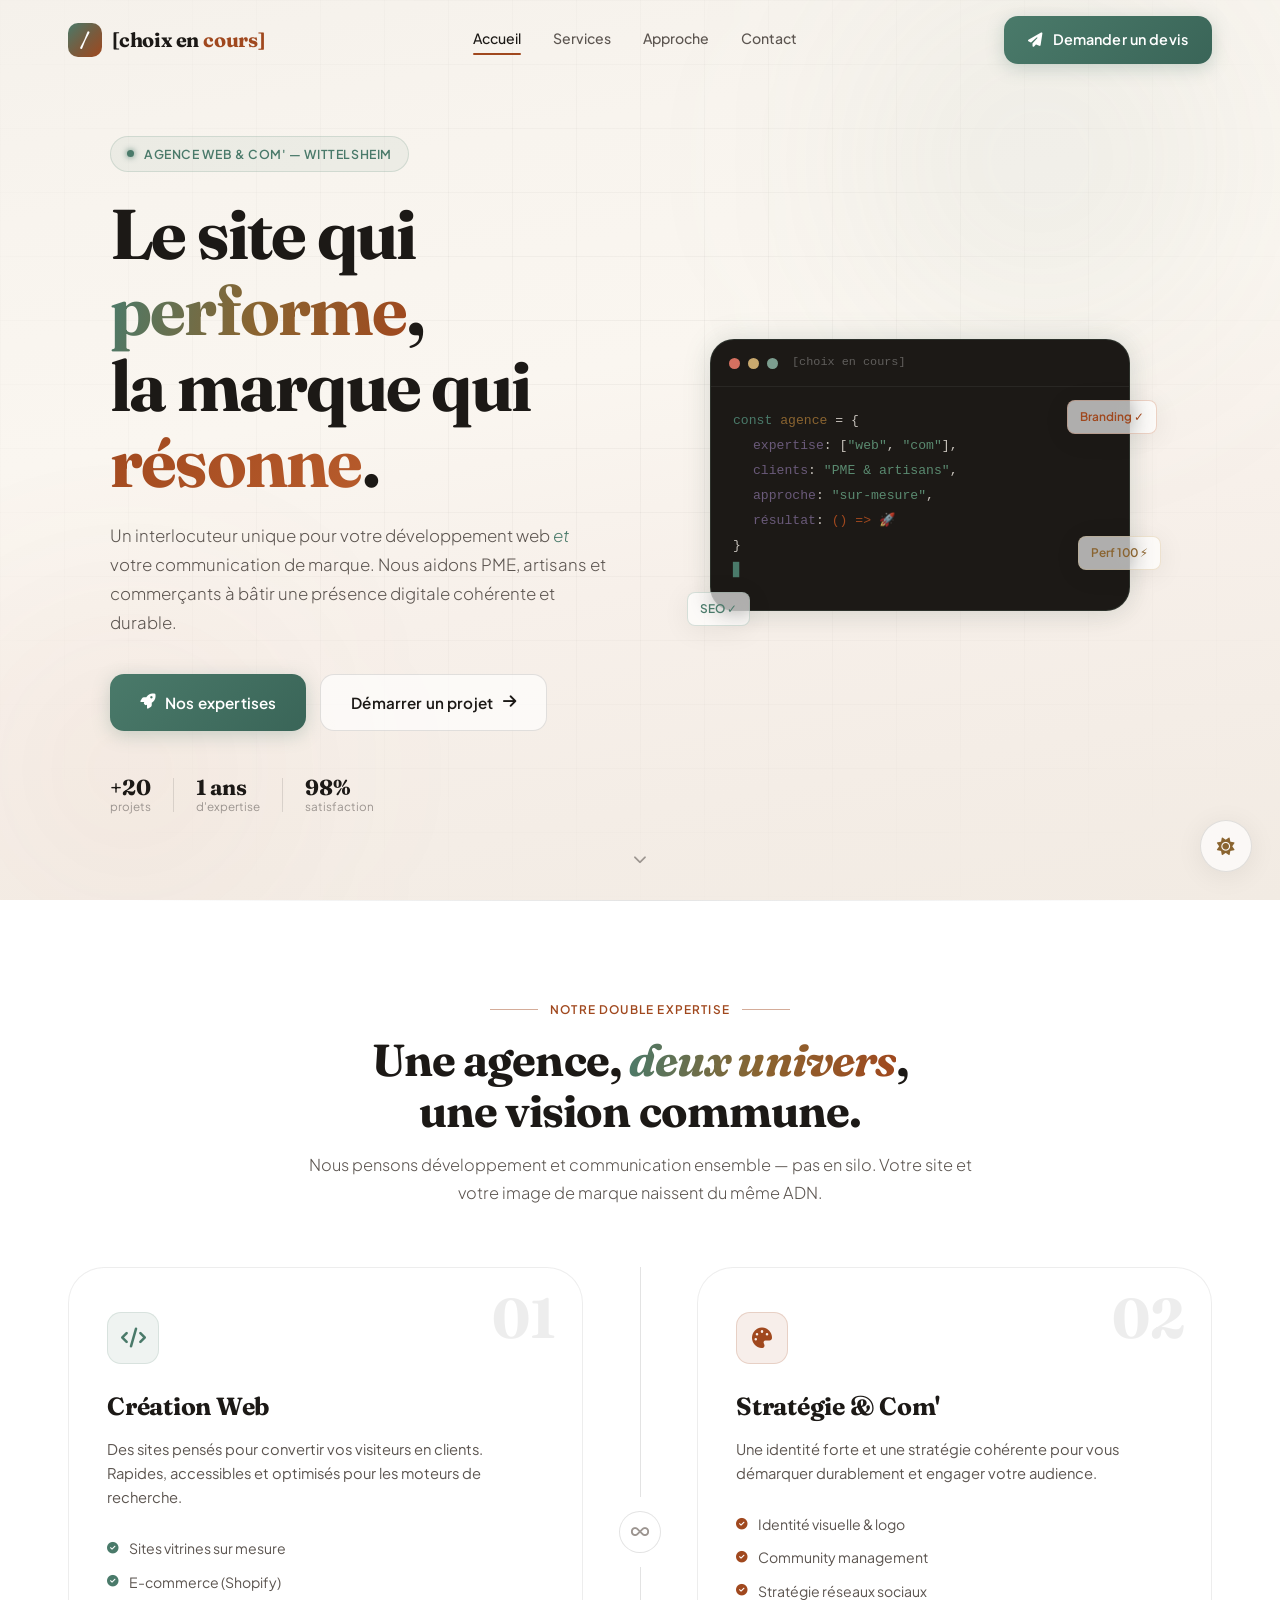
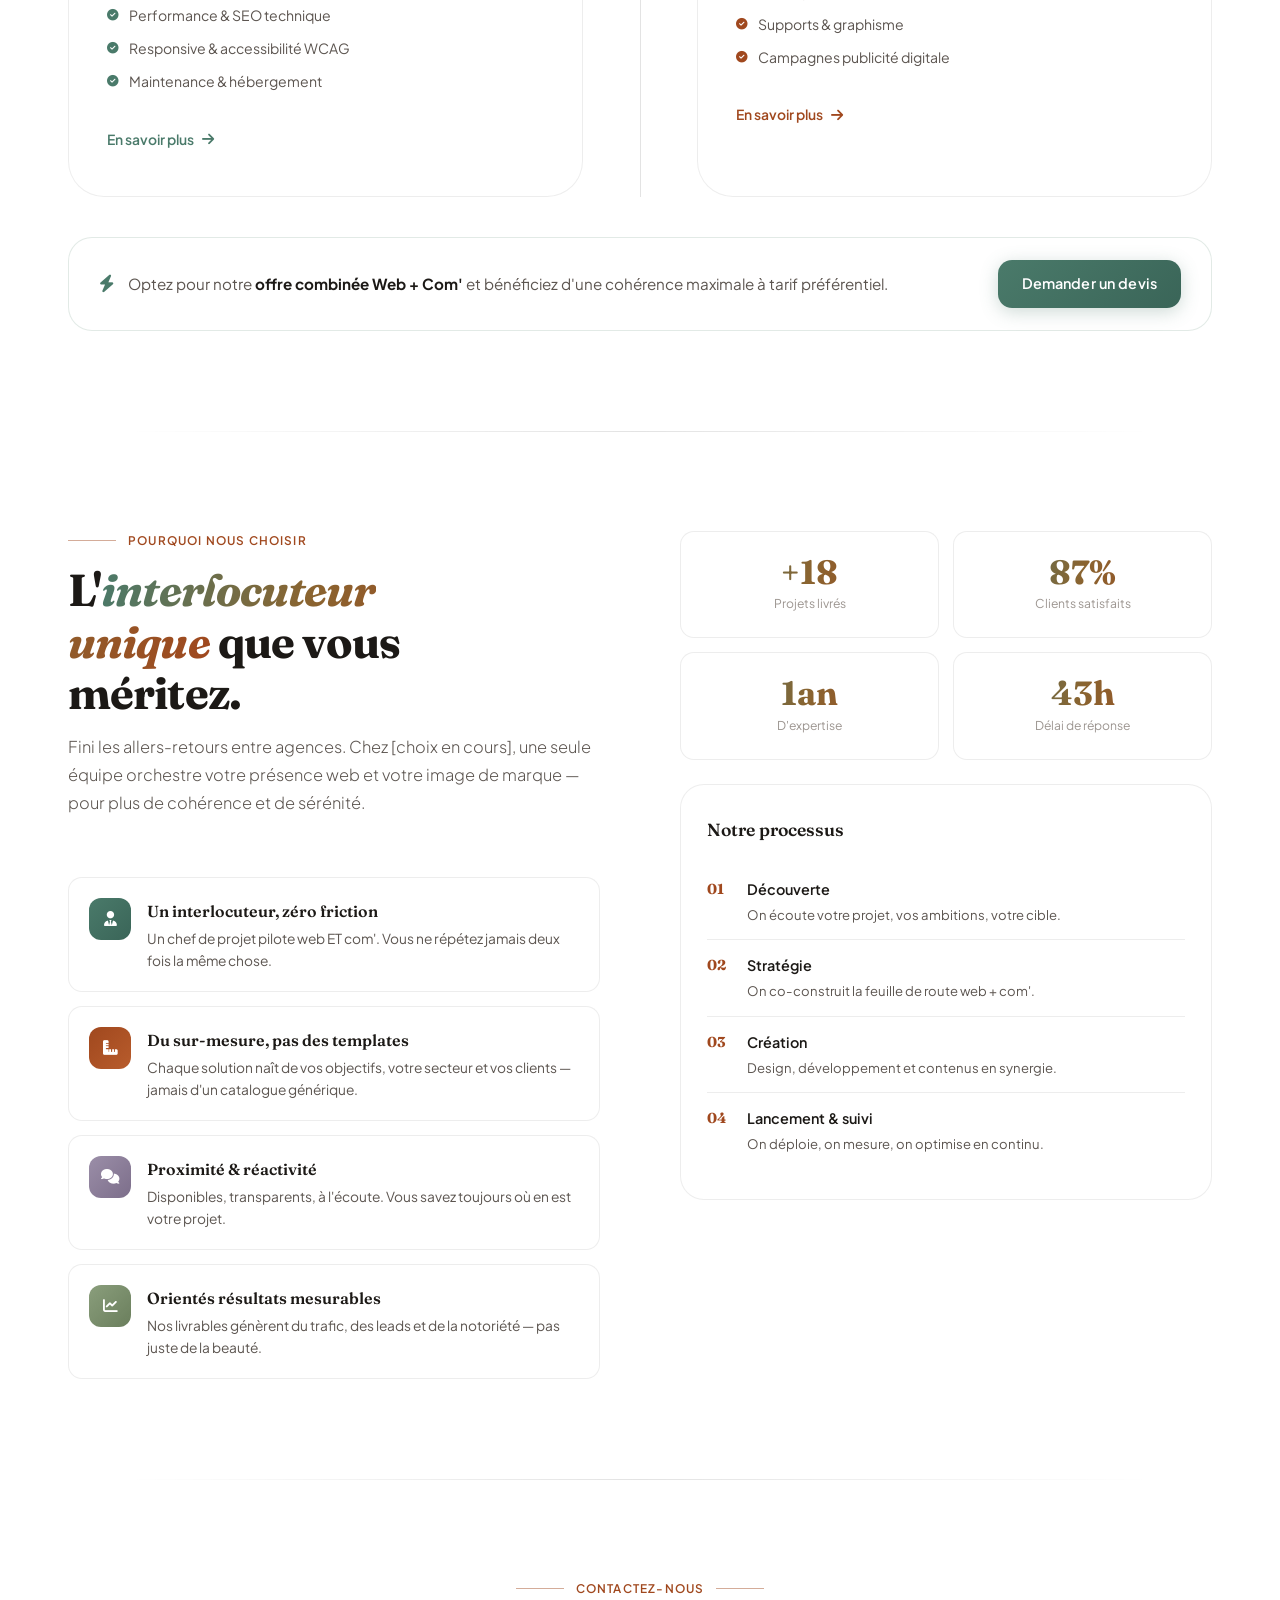
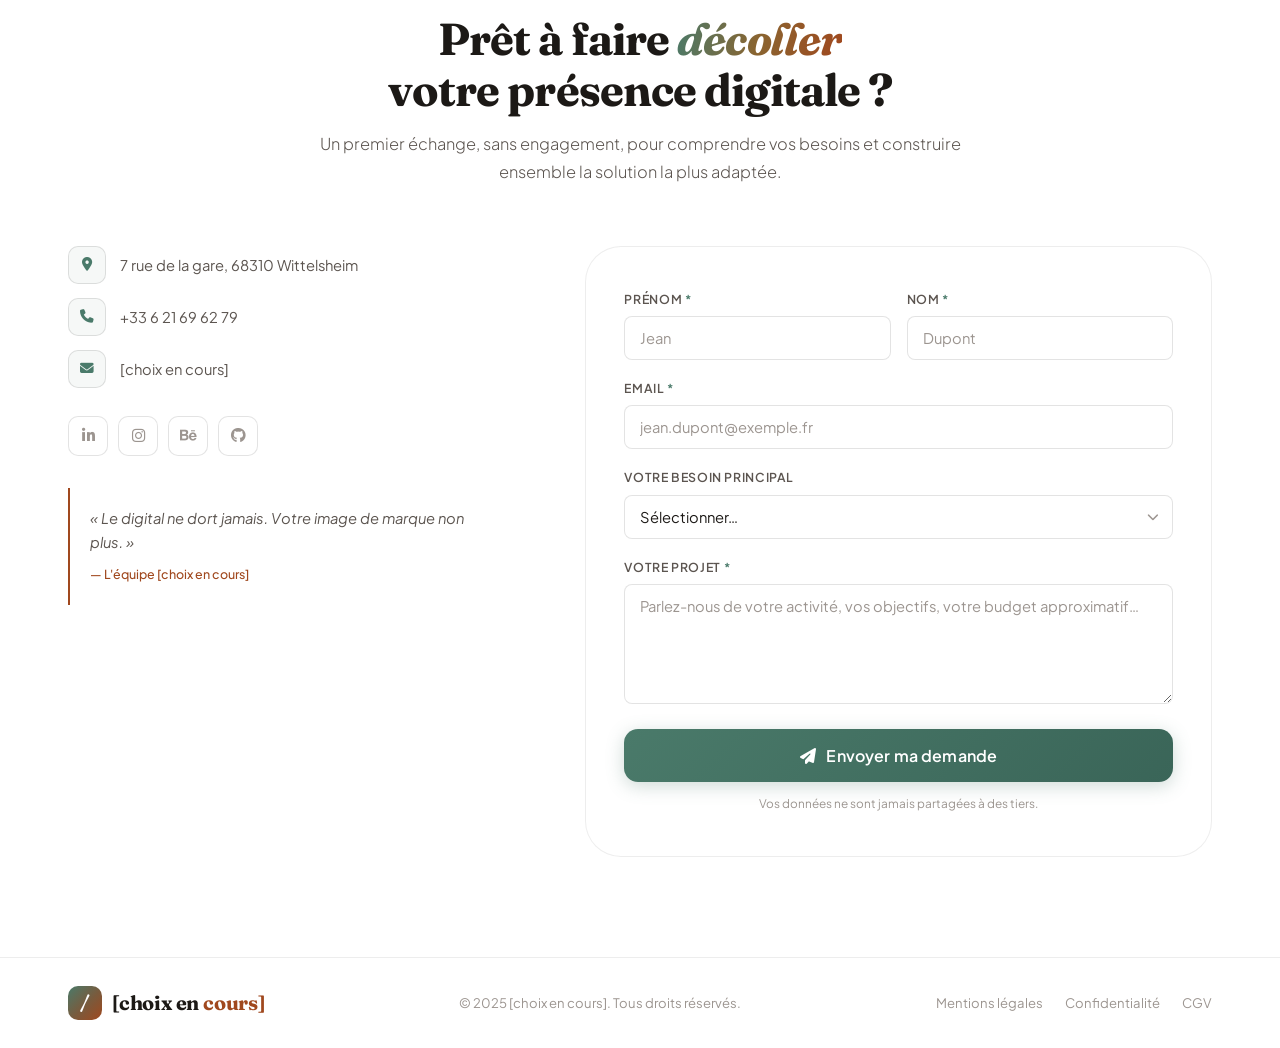
==== index.html @ c0dee99d "[choix en cours] dernier fix" ====
<!DOCTYPE html>
<html lang="fr" data-theme="dark">
<head>
  <meta charset="UTF-8" />
  <meta name="viewport" content="width=device-width, initial-scale=1.0" />
  <title>[choix en cours] — Web & Communication</title>

  <!-- Google Fonts : Plus Jakarta Sans (corps) + Fraunces (display) -->
  <link rel="preconnect" href="https://fonts.googleapis.com" />
  <link rel="preconnect" href="https://fonts.gstatic.com" crossorigin />
  <link href="https://fonts.googleapis.com/css2?family=Fraunces:ital,opsz,wght@0,9..144,300;0,9..144,600;0,9..144,700;1,9..144,400&family=Plus+Jakarta+Sans:wght@300;400;500;600&display=swap" rel="stylesheet" />

  <!-- Font Awesome -->
  <link rel="stylesheet" href="https://cdnjs.cloudflare.com/ajax/libs/font-awesome/6.5.0/css/all.min.css" />

  <!-- Feuille de styles externe -->
  <link rel="stylesheet" href="style.css" />
</head>

<body>

  <!-- ================================================
       TOGGLE DARK / LIGHT — bouton flottant
  ================================================ -->
  <button class="theme-toggle" id="theme-toggle" aria-label="Changer de thème">
    <span class="theme-toggle__icon theme-toggle__icon--moon"><i class="fas fa-moon"></i></span>
    <span class="theme-toggle__icon theme-toggle__icon--sun"><i class="fas fa-sun"></i></span>
    <span class="theme-toggle__track"></span>
  </button>

  <!-- ================================================
       NAVIGATION
  ================================================ -->
  <header id="site-header">
    <div class="container header__inner">

      <!-- Logo -->
      <a href="#accueil" class="logo">
        <div class="logo__mark">
          <span class="logo__slash">/</span>
        </div>
        <span class="logo__name">[choix en <em>cours]</em></span>
      </a>

      <!-- Navigation principale -->
      <nav id="main-nav" aria-label="Navigation principale">
        <a href="#accueil"  class="nav__link" data-close>Accueil</a>
        <a href="#services" class="nav__link" data-close>Services</a>
        <a href="#approche" class="nav__link" data-close>Approche</a>
        <a href="#contact"  class="nav__link" data-close>Contact</a>
      </nav>

      <!-- Actions header -->
      <div class="header__actions">
        <a href="#contact" class="btn btn--primary">
          <i class="fas fa-paper-plane"></i>
          <span>Demander un devis</span>
        </a>
        <button class="nav-toggle" id="nav-toggle" aria-label="Ouvrir le menu" aria-expanded="false">
          <span class="nav-toggle__bar"></span>
          <span class="nav-toggle__bar"></span>
          <span class="nav-toggle__bar"></span>
        </button>
      </div>

    </div>
  </header>

  <main>

    <!-- ================================================
         HERO — Section Accueil
    ================================================ -->
    <section id="accueil" class="hero">

      <!-- Fond décoratif -->
      <div class="hero__bg" aria-hidden="true">
        <div class="hero__orb hero__orb--1"></div>
        <div class="hero__orb hero__orb--2"></div>
        <div class="hero__grid"></div>
      </div>

      <div class="container hero__inner">

        <!-- Colonne texte -->
        <div class="hero__content">

          <div class="hero__badge">
            <span class="hero__badge-dot"></span>
            Agence Web &amp; Com' — Wittelsheim
          </div>

          <h1 class="hero__title">
            Le site qui<br />
            <em class="hero__title-em">performe</em>,<br />
            la marque qui<br />
            <em class="hero__title-em hero__title-em--alt">résonne</em>.
          </h1>

          <p class="hero__subtitle">
            Un interlocuteur unique pour votre développement web <em>et</em> votre communication de marque.
            Nous aidons PME, artisans et commerçants à bâtir une présence digitale cohérente et durable.
          </p>

          <div class="hero__cta">
            <a href="#services" class="btn btn--primary btn--lg">
              <i class="fas fa-rocket"></i> Nos expertises
            </a>
            <a href="#contact" class="btn btn--ghost btn--lg">
              Démarrer un projet <i class="fas fa-arrow-right"></i>
            </a>
          </div>

          <!-- Indicateurs de confiance -->
          <div class="hero__trust">
            <div class="trust-item">
              <strong>+20</strong><span>projets</span>
            </div>
            <div class="trust-sep" aria-hidden="true"></div>
            <div class="trust-item">
              <strong>1 ans</strong><span>d'expertise</span>
            </div>
            <div class="trust-sep" aria-hidden="true"></div>
            <div class="trust-item">
              <strong>98%</strong><span>satisfaction</span>
            </div>
          </div>
        </div>

        <!-- Colonne visuelle : carte flottante -->
        <div class="hero__visual" aria-hidden="true">
          <div class="hero-card">
            <div class="hero-card__header">
              <span class="hero-card__dot hero-card__dot--red"></span>
              <span class="hero-card__dot hero-card__dot--amber"></span>
              <span class="hero-card__dot hero-card__dot--green"></span>
              <span class="hero-card__label">[choix en cours]</span>
            </div>
            <div class="hero-card__body">
              <div class="code-line"><span class="code-kw">const</span> <span class="code-var">agence</span> = {</div>
              <div class="code-line code-indent"><span class="code-key">expertise</span>: [<span class="code-str">"web"</span>, <span class="code-str">"com"</span>],</div>
              <div class="code-line code-indent"><span class="code-key">clients</span>: <span class="code-str">"PME &amp; artisans"</span>,</div>
              <div class="code-line code-indent"><span class="code-key">approche</span>: <span class="code-str">"sur-mesure"</span>,</div>
              <div class="code-line code-indent"><span class="code-key">résultat</span>: <span class="code-fn">() =&gt;</span> 🚀</div>
              <div class="code-line">}</div>
              <div class="code-line code-cursor"></div>
            </div>
            <!-- Mini tags flottants -->
            <div class="hero-card__tag hero-card__tag--1">SEO ✓</div>
            <div class="hero-card__tag hero-card__tag--2">Branding ✓</div>
            <div class="hero-card__tag hero-card__tag--3">Perf 100 ⚡</div>
          </div>
        </div>

      </div>

      <!-- Scroll hint -->
      <a href="#services" class="scroll-hint" aria-label="Défiler vers les services">
        <i class="fas fa-chevron-down"></i>
      </a>
    </section>

    <!-- ================================================
         SERVICES — La double expertise
    ================================================ -->
    <section id="services" class="services">
      <div class="container">

        <header class="section-header reveal">
          <p class="section-eyebrow">
            <span class="eyebrow-line"></span>
            Notre double expertise
            <span class="eyebrow-line"></span>
          </p>
          <h2 class="section-title">
            Une agence, <em>deux univers</em>,<br />une vision commune.
          </h2>
          <p class="section-desc">
            Nous pensons développement et communication ensemble — pas en silo. Votre site et votre image de marque naissent du même ADN.
          </p>
        </header>

        <!-- Grille services -->
        <div class="services__grid">

          <!-- Bloc Web -->
          <article class="service-card service-card--web reveal reveal-delay-1">
            <div class="service-card__accent" aria-hidden="true"></div>
            <div class="service-card__icon">
              <i class="fas fa-code"></i>
            </div>
            <div class="service-card__number" aria-hidden="true">01</div>
            <h3 class="service-card__title">Création Web</h3>
            <p class="service-card__desc">
              Des sites pensés pour convertir vos visiteurs en clients. Rapides, accessibles et optimisés pour les moteurs de recherche.
            </p>
            <ul class="service-card__list">
              <li><i class="fas fa-check-circle"></i> Sites vitrines sur mesure</li>
              <li><i class="fas fa-check-circle"></i> E-commerce (Shopify)</li>
              <li><i class="fas fa-check-circle"></i> Performance &amp; SEO technique</li>
              <li><i class="fas fa-check-circle"></i> Responsive &amp; accessibilité WCAG</li>
              <li><i class="fas fa-check-circle"></i> Maintenance &amp; hébergement</li>
            </ul>
            <a href="#contact" class="service-card__cta">
              En savoir plus <i class="fas fa-arrow-right"></i>
            </a>
          </article>

          <!-- Diviseur central -->
          <div class="services__divider reveal" aria-hidden="true">
            <div class="services__divider-line"></div>
            <div class="services__divider-icon">
              <i class="fas fa-infinity"></i>
            </div>
            <div class="services__divider-line"></div>
          </div>

          <!-- Bloc Communication -->
          <article class="service-card service-card--com reveal reveal-delay-2">
            <div class="service-card__accent" aria-hidden="true"></div>
            <div class="service-card__icon">
              <i class="fas fa-palette"></i>
            </div>
            <div class="service-card__number" aria-hidden="true">02</div>
            <h3 class="service-card__title">Stratégie &amp; Com'</h3>
            <p class="service-card__desc">
              Une identité forte et une stratégie cohérente pour vous démarquer durablement et engager votre audience.
            </p>
            <ul class="service-card__list">
              <li><i class="fas fa-check-circle"></i> Identité visuelle &amp; logo</li>
              <li><i class="fas fa-check-circle"></i> Community management</li>
              <li><i class="fas fa-check-circle"></i> Stratégie réseaux sociaux</li>
              <li><i class="fas fa-check-circle"></i> Supports &amp; graphisme</li>
              <li><i class="fas fa-check-circle"></i> Campagnes publicité digitale</li>
            </ul>
            <a href="#contact" class="service-card__cta">
              En savoir plus <i class="fas fa-arrow-right"></i>
            </a>
          </article>

        </div>

        <!-- Bandeau offre combinée -->
        <div class="services__combo reveal">
          <div class="services__combo-text">
            <i class="fas fa-bolt"></i>
            <span>Optez pour notre <strong>offre combinée Web + Com'</strong> et bénéficiez d'une cohérence maximale à tarif préférentiel.</span>
          </div>
          <a href="#contact" class="btn btn--primary">Demander un devis</a>
        </div>

      </div>
    </section>

    <!-- ================================================
         APPROCHE — Pourquoi nous ?
    ================================================ -->
    <section id="approche" class="approche">
      <div class="container">

        <div class="approche__inner">

          <!-- Colonne gauche : titre + avantages -->
          <div class="approche__left">
            <header class="section-header section-header--left reveal">
              <p class="section-eyebrow section-eyebrow--left">
                <span class="eyebrow-line"></span>
                Pourquoi nous choisir
              </p>
              <h2 class="section-title">
                L'<em>interlocuteur<br />unique</em> que vous<br />méritez.
              </h2>
              <p class="section-desc">
                Fini les allers-retours entre agences. Chez [choix en cours], une seule équipe orchestre votre présence web et votre image de marque — pour plus de cohérence et de sérénité.
              </p>
            </header>

            <!-- Avantages -->
            <div class="avantages">

              <div class="avantage reveal reveal-delay-1">
                <div class="avantage__icon avantage__icon--1">
                  <i class="fas fa-user-tie"></i>
                </div>
                <div class="avantage__body">
                  <h4>Un interlocuteur, zéro friction</h4>
                  <p>Un chef de projet pilote web ET com'. Vous ne répétez jamais deux fois la même chose.</p>
                </div>
              </div>

              <div class="avantage reveal reveal-delay-2">
                <div class="avantage__icon avantage__icon--2">
                  <i class="fas fa-ruler-combined"></i>
                </div>
                <div class="avantage__body">
                  <h4>Du sur-mesure, pas des templates</h4>
                  <p>Chaque solution naît de vos objectifs, votre secteur et vos clients — jamais d'un catalogue générique.</p>
                </div>
              </div>

              <div class="avantage reveal reveal-delay-3">
                <div class="avantage__icon avantage__icon--3">
                  <i class="fas fa-comments"></i>
                </div>
                <div class="avantage__body">
                  <h4>Proximité &amp; réactivité</h4>
                  <p>Disponibles, transparents, à l'écoute. Vous savez toujours où en est votre projet.</p>
                </div>
              </div>

              <div class="avantage reveal reveal-delay-4">
                <div class="avantage__icon avantage__icon--4">
                  <i class="fas fa-chart-line"></i>
                </div>
                <div class="avantage__body">
                  <h4>Orientés résultats mesurables</h4>
                  <p>Nos livrables génèrent du trafic, des leads et de la notoriété — pas juste de la beauté.</p>
                </div>
              </div>

            </div>
          </div>

          <!-- Colonne droite : stats + processus -->
          <div class="approche__right reveal reveal-delay-1">

            <!-- Stats -->
            <div class="stats-grid">
              <div class="stat">
                <span class="stat__value">+20</span>
                <span class="stat__label">Projets livrés</span>
              </div>
              <div class="stat">
                <span class="stat__value">98%</span>
                <span class="stat__label">Clients satisfaits</span>
              </div>
              <div class="stat">
                <span class="stat__value">1 an</span>
                <span class="stat__label">D'expertise</span>
              </div>
              <div class="stat">
                <span class="stat__value">48h</span>
                <span class="stat__label">Délai de réponse</span>
              </div>
            </div>

            <!-- Processus -->
            <div class="process">
              <h3 class="process__title">Notre processus</h3>
              <ol class="process__steps">
                <li class="process__step">
                  <span class="process__num">01</span>
                  <div>
                    <strong>Découverte</strong>
                    <p>On écoute votre projet, vos ambitions, votre cible.</p>
                  </div>
                </li>
                <li class="process__step">
                  <span class="process__num">02</span>
                  <div>
                    <strong>Stratégie</strong>
                    <p>On co-construit la feuille de route web + com'.</p>
                  </div>
                </li>
                <li class="process__step">
                  <span class="process__num">03</span>
                  <div>
                    <strong>Création</strong>
                    <p>Design, développement et contenus en synergie.</p>
                  </div>
                </li>
                <li class="process__step">
                  <span class="process__num">04</span>
                  <div>
                    <strong>Lancement &amp; suivi</strong>
                    <p>On déploie, on mesure, on optimise en continu.</p>
                  </div>
                </li>
              </ol>
            </div>

          </div>
        </div>
      </div>
    </section>

    <!-- ================================================
         CONTACT
    ================================================ -->
    <section id="contact" class="contact">
      <div class="container">

        <header class="section-header reveal">
          <p class="section-eyebrow">
            <span class="eyebrow-line"></span>
            Contactez-nous
            <span class="eyebrow-line"></span>
          </p>
          <h2 class="section-title">
            Prêt à faire <em>décoller</em><br />votre présence digitale ?
          </h2>
          <p class="section-desc">
            Un premier échange, sans engagement, pour comprendre vos besoins et construire ensemble la solution la plus adaptée.
          </p>
        </header>

        <div class="contact__wrapper">

          <!-- Infos de contact -->
          <aside class="contact__info reveal">

            <ul class="contact__details">
              <li>
                <span class="contact__icon"><i class="fas fa-map-marker-alt"></i></span>
                <span>7 rue de la gare, 68310 Wittelsheim</span>
              </li>
              <li>
                <span class="contact__icon"><i class="fas fa-phone"></i></span>
                <a href="tel:+33621696279">+33 6 21 69 62 79</a>
              </li>
              <li>
                <span class="contact__icon"><i class="fas fa-envelope"></i></span>
                <a href="mailto:[choix en cours]">[choix en cours]</a>
              </li>
            </ul>

            <!-- Réseaux -->
            <div class="contact__social">
              <a href="#" class="social-btn" aria-label="LinkedIn"><i class="fab fa-linkedin-in"></i></a>
              <a href="#" class="social-btn" aria-label="Instagram"><i class="fab fa-instagram"></i></a>
              <a href="#" class="social-btn" aria-label="Behance"><i class="fab fa-behance"></i></a>
              <a href="#" class="social-btn" aria-label="GitHub"><i class="fab fa-github"></i></a>
            </div>

            <!-- Citation -->
            <blockquote class="contact__quote">
              <p>« Le digital ne dort jamais. Votre image de marque non plus. »</p>
              <cite>— L'équipe [choix en cours]</cite>
            </blockquote>

          </aside>

          <!-- Formulaire -->
          <div class="contact__form-wrapper reveal reveal-delay-2">
            <form class="contact-form" id="contact-form" novalidate>

              <div class="form__row">
                <div class="form__group">
                  <label for="prenom">Prénom <span aria-hidden="true">*</span></label>
                  <input type="text" id="prenom" name="prenom" placeholder="Jean" autocomplete="given-name" required />
                </div>
                <div class="form__group">
                  <label for="nom">Nom <span aria-hidden="true">*</span></label>
                  <input type="text" id="nom" name="nom" placeholder="Dupont" autocomplete="family-name" required />
                </div>
              </div>

              <div class="form__group">
                <label for="email">Email <span aria-hidden="true">*</span></label>
                <input type="email" id="email" name="email" placeholder="jean.dupont@exemple.fr" autocomplete="email" required />
              </div>

              <div class="form__group">
                <label for="besoin">Votre besoin principal</label>
                <div class="select-wrapper">
                  <select id="besoin" name="besoin">
                    <option value="" disabled selected>Sélectionner…</option>
                    <option>Site vitrine</option>
                    <option>E-commerce</option>
                    <option>Identité visuelle</option>
                    <option>Community management</option>
                    <option>Stratégie digitale complète</option>
                    <option>Autre</option>
                  </select>
                  <i class="fas fa-chevron-down select-arrow" aria-hidden="true"></i>
                </div>
              </div>

              <div class="form__group">
                <label for="message">Votre projet <span aria-hidden="true">*</span></label>
                <textarea id="message" name="message" placeholder="Parlez-nous de votre activité, vos objectifs, votre budget approximatif…" rows="5" required></textarea>
              </div>

              <button type="submit" class="btn btn--primary btn--block">
                <i class="fas fa-paper-plane"></i> Envoyer ma demande
              </button>

              <p class="form__legal">Vos données ne sont jamais partagées à des tiers.</p>

            </form>
          </div>

        </div>
      </div>
    </section>

  </main>

  <!-- ================================================
       FOOTER
  ================================================ -->
  <footer class="footer">
    <div class="container footer__inner">
      <a href="#accueil" class="logo">
        <div class="logo__mark"><span class="logo__slash">/</span></div>
        <span class="logo__name">[choix en <em>cours]</em></span>
      </a>
      <p class="footer__copy">© 2025 [choix en cours]. Tous droits réservés.</p>
      <nav class="footer__links" aria-label="Liens légaux">
        <a href="mention.html">Mentions légales</a>
        <a href="confidentialite.html">Confidentialité</a>
        <a href="cgv.html">CGV</a>
      </nav>
    </div>
  </footer>

  <!-- Script externe -->
  <script src="script.js"></script>

</body>
</html>
---- style.css ----
/* ============================================================
   NEXORA AGENCY — style.css  v2
   DA : Studio Raffiné · Encre & Terracotta · Com' sans fluo
   Fond : dégradé continu sur tout le site (pas de sections blocs)
   Fonts : Fraunces (display) + Plus Jakarta Sans (corps)
   Thèmes : Dark (défaut) + Light (toggle)
   ============================================================ */


/* ============================================================
   1. DESIGN TOKENS
   ============================================================ */
:root {
  /* ── Couleurs de marque (inchangées selon le thème) ── */
  --brand-sage:    #7C9E8F;   /* vert sauge · tech posé        */
  --brand-terra:   #C4714A;   /* terracotta · com' chaleureux   */
  --brand-gold:    #C9A96E;   /* or patiné · accent raffiné     */

  /* ── Dégradés de marque ── */
  --grad-sage:   linear-gradient(135deg, #7C9E8F, #5B8A7A);
  --grad-terra:  linear-gradient(135deg, #C4714A, #D4895F);
  --grad-accent: linear-gradient(135deg, #7C9E8F 0%, #A8896C 55%, #C4714A 100%);
  --grad-text:   linear-gradient(100deg, #7C9E8F 0%, #C9A96E 50%, #C4714A 100%);

  /* ── Typographie ── */
  --font-display: 'Fraunces', Georgia, serif;
  --font-body:    'Plus Jakarta Sans', system-ui, sans-serif;

  /* ── Espacements ── */
  --sp-xs:   6px;
  --sp-sm:  12px;
  --sp-md:  20px;
  --sp-lg:  36px;
  --sp-xl:  60px;
  --sp-2xl: 100px;

  /* ── Rayons ── */
  --r-sm:  8px;
  --r-md: 14px;
  --r-lg: 24px;
  --r-xl: 36px;

  /* ── Transitions ── */
  --ease:      cubic-bezier(0.4, 0, 0.2, 1);
  --t-fast:   0.18s var(--ease);
  --t-normal: 0.3s  var(--ease);
  --t-slow:   0.55s var(--ease);
}


/* ── THÈME DARK ── */
[data-theme="dark"] {
  /* Fond global : dégradé continu encre → ardoise profond */
  --bg-gradient: linear-gradient(
    170deg,
    #0F1118 0%,
    #141824 18%,
    #111620 38%,
    #161020 58%,
    #110D18 78%,
    #0E0C14 100%
  );

  --bg-base:        #0F1118;
  --bg-elevated:    rgba(255,255,255,0.04);
  --bg-surface:     rgba(255,255,255,0.055);
  --bg-overlay:     rgba(12,13,18,0.92);

  --text-primary:   #EDE8E0;   /* parchemin chaud */
  --text-secondary: #8C8880;   /* gris sable      */
  --text-muted:     #4A4744;
  --text-on-brand:  #FFFFFF;

  --border-subtle:  rgba(255,255,255,0.07);
  --border-medium:  rgba(255,255,255,0.11);
  --border-strong:  rgba(255,255,255,0.2);
  --border-brand:   rgba(124,158,143,0.3);

  --shadow-card:    0 8px 40px rgba(0,0,0,0.45);
  --shadow-glow-s:  0 0 40px rgba(124,158,143,0.1);
  --shadow-glow-t:  0 0 40px rgba(196,113,74,0.1);
  --shadow-btn:     0 4px 20px rgba(124,158,143,0.28);

  --code-bg:        rgba(0,0,0,0.35);
  --code-kw:        #7C9E8F;
  --code-str:       #B8CDB3;
  --code-fn:        #C4714A;
  --code-var:       #C9A96E;
  --code-key:       #A89DB0;
}

/* ── THÈME LIGHT ── */
[data-theme="light"] {
  /* Fond global : dégradé continu lin → ivoire → crème rosée */
  --bg-gradient: linear-gradient(
    170deg,
    #F5F1EB 0%,
    #F8F4EE 20%,
    #FAF6F0 42%,
    #F7F0EA 62%,
    #F4EDE6 82%,
    #F2EBE3 100%
  );

  --bg-base:        #F5F1EB;
  --bg-elevated:    rgba(255,255,255,0.65);
  --bg-surface:     rgba(255,255,255,0.8);
  --bg-overlay:     rgba(245,241,235,0.92);

  --text-primary:   #1C1916;   /* encre chaude    */
  --text-secondary: #5C5550;   /* brun moyen      */
  --text-muted:     #9C9590;
  --text-on-brand:  #FFFFFF;

  --border-subtle:  rgba(0,0,0,0.07);
  --border-medium:  rgba(0,0,0,0.11);
  --border-strong:  rgba(0,0,0,0.2);
  --border-brand:   rgba(92,133,118,0.35);

  --shadow-card:    0 4px 28px rgba(0,0,0,0.07);
  --shadow-glow-s:  0 0 30px rgba(92,133,118,0.12);
  --shadow-glow-t:  0 0 30px rgba(160,72,30,0.1);
  --shadow-btn:     0 4px 18px rgba(92,133,118,0.3);

  /* ── Couleurs de marque renforcées pour fond clair ── */
  /* Terracotta plus foncé/saturé : ratio ≥ 4.5:1 sur fond crème */
  --brand-terra:    #A0481E;   /* #C4714A → #A0481E : brique foncée lisible */
  --brand-sage:     #4A7A6A;   /* sauge assombri pour meilleur contraste    */
  --brand-gold:     #8A6430;   /* or foncé sur fond clair                   */

  /* Dégradés recalculés pour le thème light */
  --grad-sage:      linear-gradient(135deg, #4A7A6A, #3A6558);
  --grad-terra:     linear-gradient(135deg, #A0481E, #B85C2C);
  --grad-accent:    linear-gradient(135deg, #4A7A6A 0%, #7A5A3C 55%, #A0481E 100%);
  --grad-text:      linear-gradient(100deg, #4A7A6A 0%, #8A6430 50%, #A0481E 100%);

  --code-bg:        #1C1916;
  --code-kw:        #4A7A6A;
  --code-str:       #5A8A70;
  --code-fn:        #A0481E;
  --code-var:       #8A6430;
  --code-key:       #6A5A7A;
}


/* ============================================================
   2. RESET & BASE
   ============================================================ */
*, *::before, *::after { box-sizing: border-box; margin: 0; padding: 0; }

html { scroll-behavior: smooth; -webkit-text-size-adjust: 100%; }

body {
  font-family: var(--font-body);
  font-size: 16px;
  line-height: 1.65;
  color: var(--text-primary);
  /* Le fond continu unique — couvre tout le document */
  background: var(--bg-gradient);
  background-attachment: fixed;
  min-height: 100vh;
  transition: color var(--t-slow);
  overflow-x: hidden;
}

/* Transition de thème sur le fond : on anime via une pseudo-classe sur html */
html { transition: none; }

img, svg { display: block; max-width: 100%; }
a { color: inherit; text-decoration: none; }
ul { list-style: none; }
button, input, textarea, select { font-family: inherit; }

::-webkit-scrollbar { width: 4px; }
::-webkit-scrollbar-track { background: transparent; }
::-webkit-scrollbar-thumb { background: var(--brand-sage); border-radius: 99px; opacity: 0.5; }

::selection { background: rgba(124,158,143,0.22); color: var(--text-primary); }


/* ============================================================
   3. LAYOUT & UTILITAIRES
   ============================================================ */
.container {
  max-width: 1200px;
  margin: 0 auto;
  padding: 0 28px;
}

/* Les sections n'ont PLUS de background propre — tout est transparent */
section { padding: var(--sp-2xl) 0; }

/* Texte dégradé */
.gradient-text,
em.hero__title-em {
  font-style: normal;
  background: var(--grad-text);
  -webkit-background-clip: text;
  -webkit-text-fill-color: transparent;
  background-clip: text;
}
em.hero__title-em--alt {
  background: var(--grad-terra);
  -webkit-background-clip: text;
  -webkit-text-fill-color: transparent;
  background-clip: text;
}

/* Carte / surface générique — verre dépoli */
.glass {
  background: var(--bg-elevated);
  backdrop-filter: blur(12px);
  -webkit-backdrop-filter: blur(12px);
  border: 1px solid var(--border-subtle);
}


/* ============================================================
   4. BOUTONS
   ============================================================ */
.btn {
  display: inline-flex;
  align-items: center;
  gap: 10px;
  font-family: var(--font-body);
  font-size: 0.9rem;
  font-weight: 600;
  letter-spacing: 0.01em;
  padding: 12px 24px;
  border-radius: var(--r-md);
  border: none;
  cursor: pointer;
  text-decoration: none;
  transition: transform var(--t-normal), box-shadow var(--t-normal), opacity var(--t-normal);
  position: relative;
  overflow: hidden;
  white-space: nowrap;
}
.btn::after {
  content: '';
  position: absolute;
  inset: 0;
  background: rgba(255,255,255,0.1);
  opacity: 0;
  transition: opacity var(--t-fast);
}
.btn:hover::after { opacity: 1; }
.btn:hover  { transform: translateY(-2px); }
.btn:active { transform: translateY(0); }

.btn--primary {
  background: var(--grad-sage);
  color: var(--text-on-brand);
  box-shadow: var(--shadow-btn);
}
.btn--primary:hover { box-shadow: 0 8px 28px rgba(124,158,143,0.38); }

.btn--ghost {
  background: var(--bg-elevated);
  backdrop-filter: blur(8px);
  color: var(--text-primary);
  border: 1.5px solid var(--border-medium);
}
.btn--ghost:hover {
  border-color: var(--brand-sage);
  color: var(--brand-sage);
  box-shadow: 0 0 16px rgba(124,158,143,0.12);
}

.btn--lg    { padding: 15px 30px; font-size: 0.95rem; }
.btn--block { width: 100%; justify-content: center; padding: 16px; font-size: 1rem; }


/* ============================================================
   5. TOGGLE THÈME
   ============================================================ */
.theme-toggle {
  position: fixed;
  bottom: 28px; right: 28px;
  z-index: 2000;
  width: 52px; height: 52px;
  border-radius: 50%;
  border: 1.5px solid var(--border-medium);
  background: var(--bg-elevated);
  backdrop-filter: blur(14px);
  -webkit-backdrop-filter: blur(14px);
  cursor: pointer;
  display: flex;
  align-items: center;
  justify-content: center;
  box-shadow: var(--shadow-card);
  transition: transform var(--t-fast), border-color var(--t-fast);
  overflow: hidden;
}
.theme-toggle:hover {
  transform: scale(1.08);
  border-color: var(--brand-sage);
}

.theme-toggle__icon {
  position: absolute;
  font-size: 1.1rem;
  transition: opacity var(--t-normal), transform var(--t-normal);
}
.theme-toggle__icon--moon { color: #A89DB0; }
.theme-toggle__icon--sun  { color: var(--brand-gold); }

[data-theme="dark"]  .theme-toggle__icon--moon { opacity: 1; transform: translateY(0) rotate(0deg); }
[data-theme="dark"]  .theme-toggle__icon--sun  { opacity: 0; transform: translateY(10px) rotate(90deg); }
[data-theme="light"] .theme-toggle__icon--moon { opacity: 0; transform: translateY(-10px) rotate(-90deg); }
[data-theme="light"] .theme-toggle__icon--sun  { opacity: 1; transform: translateY(0) rotate(0deg); }


/* ============================================================
   6. HEADER & NAVIGATION
   ============================================================ */
#site-header {
  position: fixed;
  top: 0; left: 0; right: 0;
  z-index: 1000;
  padding: 16px 0;
  transition: background var(--t-normal), backdrop-filter var(--t-normal), border-bottom var(--t-normal);
}
#site-header.scrolled {
  background: var(--bg-overlay);
  backdrop-filter: blur(20px);
  -webkit-backdrop-filter: blur(20px);
  border-bottom: 1px solid var(--border-subtle);
}

.header__inner {
  display: flex;
  align-items: center;
  justify-content: space-between;
  gap: 20px;
}

/* Logo */
.logo { display: flex; align-items: center; gap: 10px; flex-shrink: 0; }
.logo__mark {
  width: 34px; height: 34px;
  border-radius: 10px;
  background: var(--grad-accent);
  display: flex; align-items: center; justify-content: center;
}
.logo__slash {
  font-family: var(--font-display);
  font-size: 1.2rem; font-weight: 700;
  color: #fff; line-height: 1;
}
.logo__name {
  font-family: var(--font-display);
  font-size: 1.25rem; font-weight: 700;
  color: var(--text-primary);
  letter-spacing: -0.01em;
  transition: color var(--t-slow);
}
.logo__name em { font-style: normal; color: var(--brand-terra); }

/* Liens nav */
nav { display: flex; align-items: center; gap: 32px; }
.nav__link {
  font-size: 0.88rem; font-weight: 500;
  color: var(--text-secondary);
  position: relative; padding-bottom: 3px;
  transition: color var(--t-fast);
}
.nav__link::after {
  content: '';
  position: absolute;
  bottom: -2px; left: 0; right: 100%;
  height: 1.5px; border-radius: 99px;
  background: var(--brand-terra);
  transition: right var(--t-normal);
}
.nav__link:hover { color: var(--text-primary); }
.nav__link:hover::after { right: 0; }

.header__actions { display: flex; align-items: center; gap: 14px; }

.nav-toggle {
  display: none; flex-direction: column; gap: 5px;
  background: none; border: none; cursor: pointer; padding: 6px;
  position: relative; z-index: 1001;
}
.nav-toggle__bar {
  display: block;
  width: 22px; height: 2px;
  border-radius: 99px;
  background: var(--text-primary);
  transition: transform var(--t-normal), opacity var(--t-normal), background var(--t-slow);
}
.nav-toggle.open .nav-toggle__bar:nth-child(1) { transform: translateY(7px) rotate(45deg); }
.nav-toggle.open .nav-toggle__bar:nth-child(2) { opacity: 0; transform: scaleX(0); }
.nav-toggle.open .nav-toggle__bar:nth-child(3) { transform: translateY(-7px) rotate(-45deg); }


/* ============================================================
   7. HERO
   ============================================================ */
.hero {
  min-height: 100vh;
  display: flex;
  align-items: center;
  padding: 130px 0 80px;
  position: relative;
  overflow: hidden;
}

/* Lueurs d'ambiance très douces — pas de fond solide */
.hero__bg { position: absolute; inset: 0; pointer-events: none; }

.hero__grid {
  position: absolute; inset: 0;
  background-image:
    linear-gradient(var(--border-subtle) 1px, transparent 1px),
    linear-gradient(90deg, var(--border-subtle) 1px, transparent 1px);
  background-size: 64px 64px;
  mask-image: radial-gradient(ellipse 70% 70% at 50% 40%, black 10%, transparent 100%);
  opacity: 0.5;
}

.hero__orb {
  position: absolute;
  border-radius: 50%;
  filter: blur(110px);
}
.hero__orb--1 {
  width: 480px; height: 480px;
  background: radial-gradient(circle, rgba(124,158,143,0.14), transparent 70%);
  top: -80px; right: 0;
}
.hero__orb--2 {
  width: 380px; height: 380px;
  background: radial-gradient(circle, rgba(196,113,74,0.1), transparent 70%);
  bottom: -60px; left: -60px;
}
.hero__orb--3 {
  width: 260px; height: 260px;
  background: radial-gradient(circle, rgba(201,169,110,0.08), transparent 70%);
  top: 40%; right: 35%;
}

/* Layout hero */
.hero__inner {
  display: grid;
  grid-template-columns: 1fr 1fr;
  gap: 60px;
  align-items: center;
  position: relative;
  z-index: 2;
}

/* Badge */
.hero__badge {
  display: inline-flex;
  align-items: center;
  gap: 10px;
  background: rgba(124,158,143,0.09);
  border: 1px solid rgba(124,158,143,0.25);
  border-radius: 99px;
  padding: 7px 16px;
  font-size: 0.77rem; font-weight: 600;
  letter-spacing: 0.05em;
  text-transform: uppercase;
  color: var(--brand-sage);
  margin-bottom: 24px;
  animation: fadeInDown 0.7s ease both;
}
.hero__badge-dot {
  width: 7px; height: 7px;
  border-radius: 50%;
  background: var(--brand-sage);
  box-shadow: 0 0 6px var(--brand-sage);
  animation: blink 2.4s infinite;
}
@keyframes blink { 0%,100% { opacity:1; } 50% { opacity:0.35; } }

/* Titre */
.hero__title {
  font-family: var(--font-display);
  font-size: clamp(2.8rem, 5.5vw, 4.4rem);
  font-weight: 700;
  line-height: 1.08;
  letter-spacing: -0.025em;
  color: var(--text-primary);
  margin-bottom: 22px;
  transition: color var(--t-slow);
  animation: fadeInUp 0.75s 0.15s ease both;
}

/* Sous-titre */
.hero__subtitle {
  font-size: 1.05rem; font-weight: 300;
  color: var(--text-secondary);
  max-width: 500px;
  margin-bottom: 36px;
  line-height: 1.72;
  transition: color var(--t-slow);
  animation: fadeInUp 0.75s 0.28s ease both;
}
.hero__subtitle em { font-style: italic; color: var(--brand-sage); }

/* CTA */
.hero__cta {
  display: flex; gap: 14px; flex-wrap: wrap;
  margin-bottom: 44px;
  animation: fadeInUp 0.75s 0.4s ease both;
}

/* Trust bar */
.hero__trust {
  display: flex; align-items: center; gap: 22px;
  animation: fadeInUp 0.75s 0.52s ease both;
}
.trust-item { display: flex; flex-direction: column; line-height: 1.2; }
.trust-item strong {
  font-family: var(--font-display);
  font-size: 1.35rem; font-weight: 700;
  color: var(--text-primary);
  transition: color var(--t-slow);
}
.trust-item span { font-size: 0.73rem; color: var(--text-muted); transition: color var(--t-slow); }
.trust-sep { width: 1px; height: 34px; background: var(--border-medium); flex-shrink: 0; }

/* Carte code visuelle */
.hero__visual {
  display: flex;
  justify-content: center;
  animation: fadeInRight 0.85s 0.2s ease both;
}
.hero-card {
  background: var(--code-bg);
  backdrop-filter: blur(16px);
  -webkit-backdrop-filter: blur(16px);
  border: 1px solid rgba(124,158,143,0.18);
  border-radius: var(--r-lg);
  width: 100%; max-width: 420px;
  box-shadow: var(--shadow-card), var(--shadow-glow-s);
  position: relative;
  overflow: visible;
}
.hero-card__header {
  display: flex; align-items: center; gap: 8px;
  padding: 13px 18px;
  border-bottom: 1px solid rgba(255,255,255,0.06);
}
.hero-card__dot { width: 11px; height: 11px; border-radius: 50%; }
.hero-card__dot--red   { background: #D47060; }
.hero-card__dot--amber { background: #C9A96E; }
.hero-card__dot--green { background: #7C9E8F; }
.hero-card__label { font-size: 0.74rem; color: rgba(255,255,255,0.3); margin-left: 6px; font-family: monospace; }

.hero-card__body {
  padding: 22px 22px 26px;
  font-family: 'Courier New', monospace;
  font-size: 0.82rem; line-height: 1.9;
  color: rgba(240,235,228,0.8);
}
.code-line   { white-space: pre; }
.code-indent { padding-left: 20px; }
.code-kw  { color: var(--code-kw); }
.code-var { color: var(--code-var); }
.code-key { color: var(--code-key); }
.code-str { color: var(--code-str); }
.code-fn  { color: var(--code-fn); }
.code-cursor::after { content: '▋'; color: var(--brand-sage); animation: cursor 1.1s step-end infinite; }
@keyframes cursor { 0%,100% { opacity:1; } 50% { opacity:0; } }

/* Tags flottants */
.hero-card__tag {
  position: absolute;
  background: var(--bg-elevated);
  backdrop-filter: blur(10px);
  -webkit-backdrop-filter: blur(10px);
  border: 1px solid var(--border-medium);
  border-radius: var(--r-sm);
  padding: 6px 12px;
  font-size: 0.74rem; font-weight: 600;
  color: var(--text-primary);
  white-space: nowrap;
  box-shadow: var(--shadow-card);
  transition: background var(--t-slow), color var(--t-slow);
}
.hero-card__tag--1 { bottom: -16px; left: -24px; color: var(--brand-sage);  border-color: rgba(124,158,143,0.3); }
.hero-card__tag--2 { top: 60px;     right: -28px; color: var(--brand-terra); border-color: rgba(196,113,74,0.3); }
.hero-card__tag--3 { bottom: 40px;  right: -32px; color: var(--brand-gold);  border-color: rgba(201,169,110,0.3); }

/* Scroll hint */
.scroll-hint {
  position: absolute; bottom: 30px; left: 50%;
  transform: translateX(-50%);
  color: var(--text-muted); font-size: 0.85rem;
  animation: bounce 2s infinite, fadeIn 1.2s 1.2s both;
  transition: color var(--t-fast);
}
.scroll-hint:hover { color: var(--brand-sage); }
@keyframes bounce { 0%,100% { transform:translateX(-50%) translateY(0); } 50% { transform:translateX(-50%) translateY(7px); } }


/* ============================================================
   8. EN-TÊTES DE SECTION
   ============================================================ */
.section-header { text-align: center; max-width: 680px; margin: 0 auto var(--sp-xl); }
.section-header--left { text-align: left; margin-left: 0; margin-right: 0; }

.section-eyebrow {
  display: flex; align-items: center; justify-content: center;
  gap: 12px;
  font-size: 0.74rem; font-weight: 600;
  letter-spacing: 0.1em; text-transform: uppercase;
  color: var(--brand-terra);
  margin-bottom: 14px;
  transition: color var(--t-slow);
}
.section-eyebrow--left { justify-content: flex-start; }
.eyebrow-line { flex: 1; max-width: 48px; height: 1px; background: var(--brand-terra); opacity: 0.45; }

.section-title {
  font-family: var(--font-display);
  font-size: clamp(2rem, 4vw, 2.8rem);
  font-weight: 700;
  line-height: 1.15; letter-spacing: -0.02em;
  color: var(--text-primary);
  margin-bottom: 14px;
  transition: color var(--t-slow);
}
.section-title em {
  font-style: italic;
  background: var(--grad-text);
  -webkit-background-clip: text;
  -webkit-text-fill-color: transparent;
  background-clip: text;
}

.section-desc {
  font-size: 1.02rem; font-weight: 300;
  color: var(--text-secondary);
  line-height: 1.72;
  transition: color var(--t-slow);
}


/* ============================================================
   9. SERVICES — surface verre, pas de fond de section
   ============================================================ */
.services { position: relative; }

/* Séparateur subtil entre sections (remplace les blocs colorés) */
.services::before {
  content: '';
  position: absolute;
  top: 0; left: 10%; right: 10%;
  height: 1px;
  background: linear-gradient(90deg, transparent, var(--border-medium), transparent);
}

.services__grid {
  display: grid;
  grid-template-columns: 1fr auto 1fr;
  gap: 28px;
  align-items: stretch;
  margin-bottom: 40px;
}

/* Carte service — verre dépoli sur le dégradé de fond */
.service-card {
  background: var(--bg-elevated);
  backdrop-filter: blur(14px);
  -webkit-backdrop-filter: blur(14px);
  border: 1px solid var(--border-subtle);
  border-radius: var(--r-xl);
  padding: 44px 38px;
  position: relative;
  overflow: hidden;
  transition: transform var(--t-normal), border-color var(--t-normal), box-shadow var(--t-normal);
}

.service-card__accent {
  position: absolute;
  top: 0; left: 0; right: 0;
  height: 2px;
  border-radius: var(--r-xl) var(--r-xl) 0 0;
  opacity: 0;
  transition: opacity var(--t-normal);
}
.service-card--web .service-card__accent { background: var(--grad-sage); }
.service-card--com .service-card__accent { background: var(--grad-terra); }
.service-card:hover .service-card__accent { opacity: 1; }

.service-card:hover {
  transform: translateY(-5px);
}
.service-card--web:hover { border-color: rgba(124,158,143,0.28); box-shadow: var(--shadow-card), var(--shadow-glow-s); }
.service-card--com:hover { border-color: rgba(196,113,74,0.25);  box-shadow: var(--shadow-card), var(--shadow-glow-t); }

.service-card__number {
  position: absolute; top: 22px; right: 26px;
  font-family: var(--font-display);
  font-size: 3.5rem; font-weight: 700;
  line-height: 1;
  color: var(--border-subtle);
  pointer-events: none; user-select: none;
}

.service-card__icon {
  width: 52px; height: 52px;
  border-radius: var(--r-md);
  display: flex; align-items: center; justify-content: center;
  font-size: 1.25rem; margin-bottom: 22px;
  transition: transform var(--t-normal);
}
.service-card:hover .service-card__icon { transform: scale(1.07); }

.service-card--web .service-card__icon {
  background: rgba(124,158,143,0.12);
  color: var(--brand-sage);
  border: 1px solid rgba(124,158,143,0.2);
}
.service-card--com .service-card__icon {
  background: rgba(160,72,30,0.09);
  color: var(--brand-terra);
  border: 1px solid rgba(160,72,30,0.18);
}

.service-card__title {
  font-family: var(--font-display);
  font-size: 1.55rem; font-weight: 700;
  letter-spacing: -0.01em;
  color: var(--text-primary); margin-bottom: 10px;
  transition: color var(--t-slow);
}
.service-card__desc {
  font-size: 0.92rem; color: var(--text-secondary);
  line-height: 1.65; margin-bottom: 28px;
  transition: color var(--t-slow);
}
.service-card__list {
  display: flex; flex-direction: column; gap: 10px; margin-bottom: 32px;
}
.service-card__list li {
  display: flex; align-items: center; gap: 10px;
  font-size: 0.88rem; color: var(--text-secondary);
  transition: color var(--t-slow);
}
.service-card--web .service-card__list li i { color: var(--brand-sage);  font-size: 0.72rem; }
.service-card--com .service-card__list li i { color: var(--brand-terra); font-size: 0.72rem; }

.service-card__cta {
  display: inline-flex; align-items: center; gap: 8px;
  font-size: 0.87rem; font-weight: 600;
  transition: gap var(--t-fast), color var(--t-fast);
}
.service-card--web .service-card__cta  { color: var(--brand-sage); }
.service-card--com .service-card__cta  { color: var(--brand-terra); }
.service-card__cta:hover { gap: 14px; }

/* Diviseur central */
.services__divider {
  display: flex; flex-direction: column; align-items: center; justify-content: center;
  gap: 14px; padding: 0 8px;
}
.services__divider-line { flex: 1; width: 1px; background: var(--border-medium); }
.services__divider-icon {
  width: 42px; height: 42px; border-radius: 50%;
  border: 1px solid var(--border-medium);
  background: var(--bg-elevated);
  backdrop-filter: blur(8px);
  display: flex; align-items: center; justify-content: center;
  font-size: 0.9rem; color: var(--text-muted);
  transition: color var(--t-slow), border-color var(--t-slow);
}

/* Bandeau combo */
.services__combo {
  background: var(--bg-elevated);
  backdrop-filter: blur(12px);
  -webkit-backdrop-filter: blur(12px);
  border: 1px solid rgba(124,158,143,0.22);
  border-radius: var(--r-lg);
  padding: 22px 30px;
  display: flex; align-items: center; justify-content: space-between;
  gap: 20px; flex-wrap: wrap;
}
.services__combo-text {
  display: flex; align-items: center; gap: 14px;
  font-size: 0.95rem; color: var(--text-secondary);
  transition: color var(--t-slow);
}
.services__combo-text i { color: var(--brand-sage); font-size: 1.1rem; }
.services__combo-text strong { color: var(--text-primary); transition: color var(--t-slow); }


/* ============================================================
   10. APPROCHE
   ============================================================ */
.approche { position: relative; }
.approche::before {
  content: '';
  position: absolute;
  top: 0; left: 10%; right: 10%;
  height: 1px;
  background: linear-gradient(90deg, transparent, var(--border-medium), transparent);
}

.approche__inner {
  display: grid; grid-template-columns: 1fr 1fr;
  gap: 80px; align-items: start;
}

/* Avantages */
.avantages { display: flex; flex-direction: column; gap: 14px; margin-top: 36px; }

.avantage {
  display: flex; gap: 16px; align-items: flex-start;
  padding: 20px;
  border-radius: var(--r-md);
  border: 1px solid var(--border-subtle);
  background: var(--bg-elevated);
  backdrop-filter: blur(10px);
  -webkit-backdrop-filter: blur(10px);
  transition: border-color var(--t-normal), transform var(--t-normal), box-shadow var(--t-normal);
}
.avantage:hover {
  border-color: rgba(124,158,143,0.25);
  transform: translateX(5px);
  box-shadow: var(--shadow-glow-s);
}

.avantage__icon {
  width: 42px; height: 42px; border-radius: 12px;
  flex-shrink: 0; display: flex; align-items: center; justify-content: center;
  font-size: 0.92rem; color: #fff;
}
.avantage__icon--1 { background: var(--grad-sage); }
.avantage__icon--2 { background: var(--grad-terra); }
.avantage__icon--3 { background: linear-gradient(135deg, #9B8EA8, #7C6E8A); }
.avantage__icon--4 { background: linear-gradient(135deg, #8A9E7C, #6A7E5C); }

.avantage__body h4 {
  font-family: var(--font-display);
  font-size: 1rem; font-weight: 600;
  color: var(--text-primary); margin-bottom: 4px;
  transition: color var(--t-slow);
}
.avantage__body p {
  font-size: 0.86rem; color: var(--text-secondary);
  line-height: 1.55; transition: color var(--t-slow);
}

/* Stats */
.stats-grid {
  display: grid; grid-template-columns: 1fr 1fr;
  gap: 14px; margin-bottom: 24px;
}
.stat {
  background: var(--bg-elevated);
  backdrop-filter: blur(10px);
  -webkit-backdrop-filter: blur(10px);
  border: 1px solid var(--border-subtle);
  border-radius: var(--r-md);
  padding: 24px 18px;
  text-align: center;
  display: flex; flex-direction: column; gap: 4px;
  transition: border-color var(--t-normal), transform var(--t-normal);
}
.stat:hover { border-color: rgba(124,158,143,0.25); transform: translateY(-3px); }

.stat__value {
  font-family: var(--font-display);
  font-size: 2.1rem; font-weight: 700; line-height: 1;
  background: var(--grad-text);
  -webkit-background-clip: text;
  -webkit-text-fill-color: transparent;
  background-clip: text;
}
.stat__label { font-size: 0.76rem; color: var(--text-muted); transition: color var(--t-slow); }

/* Processus */
.process {
  background: var(--bg-elevated);
  backdrop-filter: blur(12px);
  -webkit-backdrop-filter: blur(12px);
  border: 1px solid var(--border-subtle);
  border-radius: var(--r-lg);
  padding: 30px 26px;
}
.process__title {
  font-family: var(--font-display);
  font-size: 1.1rem; font-weight: 600;
  color: var(--text-primary); margin-bottom: 20px;
  transition: color var(--t-slow);
}
.process__steps { list-style: none; display: flex; flex-direction: column; }
.process__step {
  display: flex; gap: 16px; align-items: flex-start;
  padding: 14px 0;
  border-bottom: 1px solid var(--border-subtle);
  transition: border-color var(--t-slow);
}
.process__step:last-child { border-bottom: none; }
.process__num {
  font-family: var(--font-display);
  font-size: 0.9rem; font-weight: 700;
  color: var(--brand-terra); flex-shrink: 0; width: 24px;
  transition: color var(--t-slow);
}
.process__step strong { display:block; font-size:0.9rem; font-weight:600; color:var(--text-primary); margin-bottom:2px; transition:color var(--t-slow); }
.process__step p { font-size:0.82rem; color:var(--text-secondary); transition:color var(--t-slow); }


/* ============================================================
   11. CONTACT
   ============================================================ */
.contact { position: relative; }
.contact::before {
  content: '';
  position: absolute;
  top: 0; left: 10%; right: 10%;
  height: 1px;
  background: linear-gradient(90deg, transparent, var(--border-medium), transparent);
}

.contact__wrapper {
  display: grid; grid-template-columns: 1fr 1.4fr;
  gap: 70px; align-items: start;
}

.contact__details { display: flex; flex-direction: column; gap: 14px; margin-bottom: 28px; }
.contact__details li {
  display: flex; align-items: center; gap: 14px;
  font-size: 0.92rem; color: var(--text-secondary);
  transition: color var(--t-slow);
}
.contact__details a { color: var(--text-secondary); transition: color var(--t-fast); }
.contact__details a:hover { color: var(--brand-sage); }

.contact__icon {
  width: 38px; height: 38px; border-radius: 10px;
  border: 1px solid var(--border-medium);
  background: rgba(124,158,143,0.07);
  display: flex; align-items: center; justify-content: center;
  font-size: 0.85rem; color: var(--brand-sage);
  flex-shrink: 0;
  transition: background var(--t-slow), border-color var(--t-slow);
}

.contact__social { display: flex; gap: 10px; margin-bottom: 32px; }
.social-btn {
  width: 40px; height: 40px; border-radius: 10px;
  border: 1px solid var(--border-medium);
  background: var(--bg-elevated);
  backdrop-filter: blur(8px);
  display: flex; align-items: center; justify-content: center;
  color: var(--text-muted); font-size: 0.95rem;
  transition: border-color var(--t-fast), color var(--t-fast), transform var(--t-fast);
}
.social-btn:hover {
  border-color: var(--brand-sage);
  color: var(--brand-sage);
  transform: translateY(-3px);
}

.contact__quote {
  background: var(--bg-elevated);
  backdrop-filter: blur(8px);
  border-left: 2px solid var(--brand-terra);
  border-radius: 0 var(--r-md) var(--r-md) 0;
  padding: 18px 20px;
  transition: background var(--t-slow);
}
.contact__quote p { font-size: 0.92rem; font-style: italic; color: var(--text-secondary); margin-bottom: 6px; transition: color var(--t-slow); }
.contact__quote cite { font-size: 0.78rem; color: var(--brand-terra); font-style: normal; font-weight: 500; }

/* Formulaire */
.contact__form-wrapper {
  background: var(--bg-elevated);
  backdrop-filter: blur(14px);
  -webkit-backdrop-filter: blur(14px);
  border: 1px solid var(--border-subtle);
  border-radius: var(--r-xl);
  padding: 42px 38px;
  transition: border-color var(--t-slow);
}

.form__row { display: grid; grid-template-columns: 1fr 1fr; gap: 16px; }
.form__group { margin-bottom: 18px; }

label {
  display: block;
  font-size: 0.77rem; font-weight: 600;
  letter-spacing: 0.05em; text-transform: uppercase;
  color: var(--text-secondary); margin-bottom: 7px;
  transition: color var(--t-slow);
}
label span { color: var(--brand-sage); }

input, textarea, select {
  width: 100%;
  background: rgba(255,255,255,0.04);
  border: 1px solid var(--border-medium);
  border-radius: var(--r-sm);
  color: var(--text-primary);
  font-family: var(--font-body);
  font-size: 0.92rem;
  padding: 12px 15px;
  outline: none;
  -webkit-appearance: none;
  transition: border-color var(--t-fast), background var(--t-fast), box-shadow var(--t-fast), color var(--t-slow);
}
[data-theme="light"] input,
[data-theme="light"] textarea,
[data-theme="light"] select {
  background: rgba(255,255,255,0.7);
}
input::placeholder, textarea::placeholder { color: var(--text-muted); }
input:focus, textarea:focus, select:focus {
  border-color: var(--brand-sage);
  background: rgba(124,158,143,0.05);
  box-shadow: 0 0 0 3px rgba(124,158,143,0.1);
}
textarea { min-height: 120px; resize: vertical; }

.select-wrapper { position: relative; }
.select-wrapper select { padding-right: 38px; cursor: pointer; }
.select-wrapper option { background: var(--bg-base); color: var(--text-primary); }
.select-arrow {
  position: absolute; right: 14px; top: 50%;
  transform: translateY(-50%);
  font-size: 0.74rem; color: var(--text-muted);
  pointer-events: none;
}

.form__legal {
  text-align: center; font-size: 0.74rem;
  color: var(--text-muted); margin-top: 12px;
  transition: color var(--t-slow);
}


/* ============================================================
   12. FOOTER
   ============================================================ */
.footer {
  border-top: 1px solid var(--border-subtle);
  padding: 28px 0;
}
.footer__inner {
  display: flex; align-items: center; justify-content: space-between;
  gap: 20px; flex-wrap: wrap;
}
.footer__copy { font-size: 0.82rem; color: var(--text-muted); transition: color var(--t-slow); }
.footer__links { display: flex; gap: 22px; }
.footer__links a { font-size: 0.82rem; color: var(--text-muted); transition: color var(--t-fast); }
.footer__links a:hover { color: var(--text-secondary); }


/* ============================================================
   13. ANIMATIONS
   ============================================================ */
@keyframes fadeInDown  { from { opacity:0; transform:translateY(-20px); } to { opacity:1; transform:translateY(0); } }
@keyframes fadeInUp    { from { opacity:0; transform:translateY(30px); }  to { opacity:1; transform:translateY(0); } }
@keyframes fadeInRight { from { opacity:0; transform:translateX(40px); }  to { opacity:1; transform:translateX(0); } }
@keyframes fadeIn      { from { opacity:0; } to { opacity:1; } }

.reveal {
  opacity: 0; transform: translateY(26px);
  transition: opacity 0.65s var(--ease), transform 0.65s var(--ease);
}
.reveal.visible { opacity: 1; transform: translateY(0); }
.reveal-delay-1 { transition-delay: 0.1s; }
.reveal-delay-2 { transition-delay: 0.2s; }
.reveal-delay-3 { transition-delay: 0.3s; }
.reveal-delay-4 { transition-delay: 0.4s; }


/* ============================================================
   14. RESPONSIVE — Large tablette (≤ 1100px)
   ============================================================ */
@media (max-width: 1100px) {
  /* Hero : passage en colonne, visuel masqué */
  .hero__inner {
    grid-template-columns: 1fr;
    text-align: center;
    gap: 0;
  }
  .hero__subtitle  { max-width: 600px; margin-left: auto; margin-right: auto; }
  .hero__cta       { justify-content: center; }
  .hero__trust     { justify-content: center; }
  .hero__visual    { display: none; }
  .hero__badge     { margin-left: auto; margin-right: auto; }

  /* Approche : colonne */
  .approche__inner         { grid-template-columns: 1fr; gap: 52px; }
  .section-header--left    { text-align: center; }
  .section-eyebrow--left   { justify-content: center; }
  .approche__left .section-desc { max-width: 600px; margin-left: auto; margin-right: auto; }

  /* Contact : colonne */
  .contact__wrapper { grid-template-columns: 1fr; gap: 48px; }
  .contact__info    { max-width: 560px; margin: 0 auto; }
}


/* ============================================================
   15. RESPONSIVE — Tablette portrait (≤ 860px)
   ============================================================ */
@media (max-width: 860px) {
  section { padding: 80px 0; }

  /* Services : plus de colonne divisée */
  .services__grid {
    grid-template-columns: 1fr;
    gap: 20px;
  }
  .services__divider {
    flex-direction: row;
    padding: 4px 0;
    gap: 12px;
  }
  .services__divider-line { flex: 1; height: 1px; width: auto; }
  .services__divider-icon { width: 36px; height: 36px; font-size: 0.8rem; }

  /* Stats : 2 colonnes */
  .stats-grid { grid-template-columns: 1fr 1fr; }

  /* Formulaire : ligne → colonne */
  .form__row { grid-template-columns: 1fr; gap: 0; }
}


/* ============================================================
   16. RESPONSIVE — Mobile (≤ 640px)
   ============================================================ */
@media (max-width: 640px) {
  /* ── Layout global ── */
  section     { padding: 64px 0; }
  .container  { padding: 0 16px; }
  .sp-2xl     { padding: 64px 0; }

  /* ── Navigation mobile ── */
  /* La nav desktop est masquée, remplacée par le menu plein écran */
  #main-nav {
    display: none;
    position: fixed;
    inset: 0;
    background: var(--bg-overlay);
    backdrop-filter: blur(28px);
    -webkit-backdrop-filter: blur(28px);
    flex-direction: column;
    align-items: center;
    justify-content: center;
    gap: 32px;
    z-index: 999;
    padding: 80px 24px 40px;
  }
  #main-nav.open {
    display: flex;
  }
  #main-nav .nav__link {
    font-size: 1.7rem;
    font-family: var(--font-display);
    font-weight: 700;
    color: var(--text-primary);
    letter-spacing: -0.02em;
  }
  #main-nav .nav__link::after { display: none; }

  /* Afficher le burger, masquer le CTA header */
  .nav-toggle                { display: flex; }
  .header__actions .btn      { display: none; }
  #site-header               { padding: 14px 0; }

  /* ── Hero ── */
  .hero {
    padding: 100px 0 60px;
    min-height: auto;
  }
  .hero__title {
    font-size: clamp(2rem, 9vw, 2.6rem);
    letter-spacing: -0.02em;
  }
  .hero__subtitle {
    font-size: 0.97rem;
    margin-bottom: 28px;
  }
  .hero__badge {
    font-size: 0.7rem;
    padding: 6px 13px;
    margin-bottom: 18px;
  }
  .hero__cta {
    flex-direction: column;
    align-items: center;
    gap: 12px;
    margin-bottom: 32px;
  }
  .hero__cta .btn--lg {
    width: 100%;
    max-width: 320px;
    justify-content: center;
    padding: 14px 20px;
    font-size: 0.92rem;
  }
  .hero__trust {
    gap: 14px;
    flex-wrap: wrap;
    justify-content: center;
  }
  .trust-item strong { font-size: 1.15rem; }
  .trust-sep         { height: 26px; }
  .scroll-hint       { display: none; }

  /* ── Section headers ── */
  .section-title { font-size: clamp(1.7rem, 7vw, 2.2rem); }
  .section-desc  { font-size: 0.95rem; }
  .section-header { margin-bottom: 40px; }

  /* ── Services ── */
  .service-card {
    padding: 28px 20px;
    border-radius: var(--r-lg);
  }
  .service-card__title  { font-size: 1.3rem; }
  .service-card__number { font-size: 2.8rem; top: 18px; right: 20px; }
  .service-card__icon   { width: 46px; height: 46px; font-size: 1.1rem; margin-bottom: 18px; }

  .services__combo {
    flex-direction: column;
    text-align: center;
    gap: 16px;
    padding: 18px 20px;
  }
  .services__combo-text { justify-content: center; flex-wrap: wrap; }

  /* ── Approche ── */
  .avantages          { gap: 10px; margin-top: 24px; }
  .avantage           { padding: 14px 16px; gap: 12px; }
  .avantage__icon     { width: 38px; height: 38px; font-size: 0.85rem; }
  .avantage__body h4  { font-size: 0.95rem; }
  .avantage__body p   { font-size: 0.83rem; }

  .stats-grid         { grid-template-columns: 1fr 1fr; gap: 10px; }
  .stat               { padding: 18px 12px; }
  .stat__value        { font-size: 1.7rem; }

  .process            { padding: 22px 18px; }
  .process__step      { padding: 12px 0; gap: 12px; }

  /* ── Contact ── */
  .contact__wrapper   { gap: 36px; }
  .contact__info      { max-width: 100%; }
  .contact__details li { font-size: 0.88rem; }
  .contact__social    { flex-wrap: wrap; }

  .contact__form-wrapper {
    padding: 24px 16px;
    border-radius: var(--r-lg);
  }
  .form__group        { margin-bottom: 14px; }
  input, textarea, select { font-size: 0.9rem; padding: 11px 13px; }
  .btn--block         { padding: 14px; font-size: 0.95rem; }

  /* ── Footer ── */
  .footer__inner {
    flex-direction: column;
    text-align: center;
    gap: 12px;
  }
  .footer__links { justify-content: center; flex-wrap: wrap; gap: 14px; }

  /* ── Toggle thème ── */
  .theme-toggle { bottom: 16px; right: 16px; width: 44px; height: 44px; }
}


/* ============================================================
   17. RESPONSIVE — Très petits écrans (≤ 380px)
   ============================================================ */
@media (max-width: 380px) {
  .container    { padding: 0 12px; }
  .hero__title  { font-size: 1.85rem; }
  .hero__trust  { gap: 10px; }
  .trust-sep    { display: none; }

  .stats-grid   { grid-template-columns: 1fr 1fr; gap: 8px; }
  .stat         { padding: 14px 8px; }
  .stat__value  { font-size: 1.5rem; }

  .service-card { padding: 22px 16px; }
  .contact__form-wrapper { padding: 20px 14px; }

  #main-nav .nav__link { font-size: 1.45rem; }
}


/* ============================================================
   18. UTILITAIRES — Active nav link
   ============================================================ */
.nav__link.active {
  color: var(--text-primary);
}
.nav__link.active::after {
  right: 0;
}


    /* ─── Styles spécifiques à la page mentions légales ─── */

    /* Hero compact */
    .ml-hero {
      padding: 140px 0 70px;
      position: relative;
      overflow: hidden;
    }
    .ml-hero__bg {
      position: absolute; inset: 0; pointer-events: none;
    }
    .ml-hero__orb {
      position: absolute; border-radius: 50%; filter: blur(100px);
    }
    .ml-hero__orb--1 {
      width: 400px; height: 400px;
      background: radial-gradient(circle, rgba(124,158,143,0.12), transparent 70%);
      top: -100px; right: -80px;
    }
    .ml-hero__orb--2 {
      width: 300px; height: 300px;
      background: radial-gradient(circle, rgba(196,113,74,0.08), transparent 70%);
      bottom: -60px; left: -40px;
    }
    .ml-hero__grid {
      position: absolute; inset: 0;
      background-image:
        linear-gradient(var(--border-subtle) 1px, transparent 1px),
        linear-gradient(90deg, var(--border-subtle) 1px, transparent 1px);
      background-size: 64px 64px;
      mask-image: radial-gradient(ellipse 80% 80% at 50% 40%, black 10%, transparent 100%);
      opacity: 0.4;
    }

    .ml-hero__inner {
      position: relative; z-index: 2;
    }
    .ml-hero__breadcrumb {
      display: flex; align-items: center; gap: 8px;
      font-size: 0.8rem; color: var(--text-muted);
      margin-bottom: 20px;
      transition: color var(--t-slow);
    }
    .ml-hero__breadcrumb a {
      color: var(--brand-sage);
      transition: color var(--t-fast);
    }
    .ml-hero__breadcrumb a:hover { color: var(--text-primary); }
    .ml-hero__breadcrumb i { font-size: 0.65rem; }

    .ml-hero__tag {
      display: inline-flex; align-items: center; gap: 8px;
      background: rgba(124,158,143,0.09);
      border: 1px solid rgba(124,158,143,0.25);
      border-radius: 99px;
      padding: 6px 14px;
      font-size: 0.75rem; font-weight: 600;
      letter-spacing: 0.06em; text-transform: uppercase;
      color: var(--brand-sage);
      margin-bottom: 18px;
    }

    .ml-hero__title {
      font-family: var(--font-display);
      font-size: clamp(2.2rem, 5vw, 3.4rem);
      font-weight: 700;
      line-height: 1.1; letter-spacing: -0.02em;
      color: var(--text-primary);
      margin-bottom: 16px;
      transition: color var(--t-slow);
    }
    .ml-hero__title em {
      font-style: italic;
      background: var(--grad-text);
      -webkit-background-clip: text;
      -webkit-text-fill-color: transparent;
      background-clip: text;
    }
    .ml-hero__meta {
      display: flex; align-items: center; gap: 20px; flex-wrap: wrap;
      font-size: 0.82rem; color: var(--text-muted);
      transition: color var(--t-slow);
    }
    .ml-hero__meta span { display: flex; align-items: center; gap: 6px; }
    .ml-hero__meta i { color: var(--brand-terra); font-size: 0.75rem; }

    /* ─── Layout principal ─── */
    .ml-layout {
      padding: 0 0 100px;
    }
    .ml-layout__inner {
      display: grid;
      grid-template-columns: 260px 1fr;
      gap: 52px;
      align-items: start;
    }

    /* ─── Sommaire latéral (sticky) ─── */
    .ml-sidebar {
      position: sticky;
      top: 90px;
    }
    .ml-nav {
      background: var(--bg-elevated);
      backdrop-filter: blur(14px);
      -webkit-backdrop-filter: blur(14px);
      border: 1px solid var(--border-subtle);
      border-radius: var(--r-lg);
      padding: 24px 22px;
      transition: background var(--t-slow), border-color var(--t-slow);
    }
    .ml-nav__title {
      font-family: var(--font-display);
      font-size: 0.8rem; font-weight: 700;
      letter-spacing: 0.08em; text-transform: uppercase;
      color: var(--text-muted);
      margin-bottom: 16px;
      padding-bottom: 12px;
      border-bottom: 1px solid var(--border-subtle);
      transition: color var(--t-slow), border-color var(--t-slow);
    }
    .ml-nav__list { list-style: none; display: flex; flex-direction: column; gap: 2px; }
    .ml-nav__item a {
      display: flex; align-items: center; gap: 10px;
      font-size: 0.84rem; font-weight: 500;
      color: var(--text-secondary);
      padding: 8px 10px;
      border-radius: var(--r-sm);
      transition: background var(--t-fast), color var(--t-fast);
    }
    .ml-nav__item a:hover {
      background: rgba(124,158,143,0.08);
      color: var(--brand-sage);
    }
    .ml-nav__item a.active {
      background: rgba(124,158,143,0.1);
      color: var(--brand-sage);
    }
    .ml-nav__item a i {
      width: 16px; text-align: center;
      font-size: 0.72rem; color: var(--brand-terra);
      flex-shrink: 0;
    }
    .ml-nav__num {
      font-family: var(--font-display);
      font-size: 0.7rem; color: var(--text-muted);
      margin-left: auto;
    }

    /* Bouton retour */
    .ml-nav__back {
      display: flex; align-items: center; gap: 8px;
      margin-top: 18px; padding-top: 18px;
      border-top: 1px solid var(--border-subtle);
      font-size: 0.82rem; font-weight: 500;
      color: var(--text-muted);
      transition: color var(--t-fast), border-color var(--t-slow);
    }
    .ml-nav__back:hover { color: var(--brand-sage); }
    .ml-nav__back i { font-size: 0.75rem; }

    /* ─── Contenu des mentions ─── */
    .ml-content { min-width: 0; }

    /* Bloc article */
    .ml-section {
      margin-bottom: 48px;
      padding-bottom: 48px;
      border-bottom: 1px solid var(--border-subtle);
      scroll-margin-top: 100px;
      transition: border-color var(--t-slow);
    }
    .ml-section:last-child { border-bottom: none; margin-bottom: 0; padding-bottom: 0; }

    /* En-tête de section */
    .ml-section__header {
      display: flex; align-items: flex-start; gap: 16px;
      margin-bottom: 24px;
    }
    .ml-section__icon {
      width: 42px; height: 42px; flex-shrink: 0;
      border-radius: 12px;
      display: flex; align-items: center; justify-content: center;
      font-size: 0.95rem; color: #fff;
      margin-top: 3px;
    }
    .ml-section__num {
      font-family: var(--font-display);
      font-size: 0.72rem; font-weight: 700;
      letter-spacing: 0.1em; text-transform: uppercase;
      color: var(--brand-terra); display: block;
      margin-bottom: 4px;
    }
    .ml-section__title {
      font-family: var(--font-display);
      font-size: 1.45rem; font-weight: 700;
      letter-spacing: -0.01em;
      color: var(--text-primary);
      line-height: 1.2;
      transition: color var(--t-slow);
    }

    /* Typographie du contenu */
    .ml-section p {
      font-size: 0.95rem; font-weight: 300;
      color: var(--text-secondary);
      line-height: 1.78; margin-bottom: 14px;
      transition: color var(--t-slow);
    }
    .ml-section p:last-child { margin-bottom: 0; }

    .ml-section strong {
      font-weight: 600; color: var(--text-primary);
      transition: color var(--t-slow);
    }

    .ml-section a {
      color: var(--brand-sage);
      text-decoration: underline;
      text-underline-offset: 3px;
      transition: color var(--t-fast);
    }
    .ml-section a:hover { color: var(--brand-terra); }

    /* Liste stylée */
    .ml-list {
      list-style: none; margin: 14px 0;
      display: flex; flex-direction: column; gap: 8px;
    }
    .ml-list li {
      display: flex; gap: 10px; align-items: flex-start;
      font-size: 0.93rem; font-weight: 300;
      color: var(--text-secondary);
      line-height: 1.65;
      transition: color var(--t-slow);
    }
    .ml-list li::before {
      content: '–';
      color: var(--brand-sage);
      font-weight: 700;
      flex-shrink: 0;
      margin-top: 1px;
    }

    /* Encart info */
    .ml-infobox {
      background: var(--bg-elevated);
      backdrop-filter: blur(10px);
      border: 1px solid var(--border-subtle);
      border-left: 3px solid var(--brand-sage);
      border-radius: 0 var(--r-md) var(--r-md) 0;
      padding: 18px 20px;
      margin: 18px 0;
      font-size: 0.9rem;
      color: var(--text-secondary);
      line-height: 1.65;
      transition: background var(--t-slow), border-color var(--t-slow), color var(--t-slow);
    }
    .ml-infobox strong { color: var(--text-primary); }
    .ml-infobox--terra { border-left-color: var(--brand-terra); }

    /* Tableau */
    .ml-table-wrapper {
      overflow-x: auto;
      margin: 18px 0;
      border-radius: var(--r-md);
      border: 1px solid var(--border-subtle);
    }
    .ml-table {
      width: 100%; border-collapse: collapse;
      font-size: 0.88rem;
    }
    .ml-table th {
      background: var(--bg-elevated);
      text-align: left; padding: 12px 16px;
      font-weight: 600; font-size: 0.78rem;
      letter-spacing: 0.04em; text-transform: uppercase;
      color: var(--text-secondary);
      border-bottom: 1px solid var(--border-medium);
      transition: background var(--t-slow), color var(--t-slow), border-color var(--t-slow);
    }
    .ml-table td {
      padding: 12px 16px;
      color: var(--text-secondary);
      border-bottom: 1px solid var(--border-subtle);
      line-height: 1.55;
      transition: color var(--t-slow), border-color var(--t-slow);
    }
    .ml-table tr:last-child td { border-bottom: none; }
    .ml-table td:first-child { font-weight: 500; color: var(--text-primary); transition: color var(--t-slow); }

    /* Zone de contact rapide */
    .ml-contact-card {
      background: var(--bg-elevated);
      backdrop-filter: blur(12px);
      border: 1px solid rgba(124,158,143,0.22);
      border-radius: var(--r-lg);
      padding: 28px 26px;
      display: flex; align-items: center; gap: 20px;
      margin-top: 20px; flex-wrap: wrap;
    }
    .ml-contact-card__icon {
      width: 48px; height: 48px; flex-shrink: 0;
      border-radius: 14px;
      background: var(--grad-sage);
      display: flex; align-items: center; justify-content: center;
      font-size: 1.1rem; color: #fff;
    }
    .ml-contact-card__body h4 {
      font-family: var(--font-display);
      font-size: 1rem; font-weight: 700;
      color: var(--text-primary); margin-bottom: 4px;
      transition: color var(--t-slow);
    }
    .ml-contact-card__body p {
      font-size: 0.86rem; color: var(--text-secondary);
      margin: 0; transition: color var(--t-slow);
    }
    .ml-contact-card__body a {
      color: var(--brand-sage);
      text-decoration: underline; text-underline-offset: 3px;
    }
    .ml-contact-card .btn { margin-left: auto; }

    /* ─── Icônes de section colorées ─── */
    .icon--sage    { background: linear-gradient(135deg, #4A7A6A, #3A6558); }
    .icon--terra   { background: linear-gradient(135deg, #A0481E, #B85C2C); }
    .icon--gold    { background: linear-gradient(135deg, #8A6430, #A07840); }
    .icon--violet  { background: linear-gradient(135deg, #7C6A9A, #5E4E7A); }
    .icon--slate   { background: linear-gradient(135deg, #4A5568, #374151); }
    .icon--teal    { background: linear-gradient(135deg, #2D6E65, #1E5248); }

    /* ─── Responsive ─── */
    @media (max-width: 900px) {
      .ml-layout__inner {
        grid-template-columns: 1fr;
      }
      .ml-sidebar {
        position: static;
      }
      .ml-nav {
        /* Sur tablette/mobile : sommaire compact horizontal */
      }
    }

    @media (max-width: 640px) {
      .ml-hero { padding: 110px 0 50px; }
      .ml-hero__title { font-size: 2rem; }
      .ml-layout { padding-bottom: 70px; }
      .ml-section { margin-bottom: 36px; padding-bottom: 36px; }
      .ml-section__title { font-size: 1.25rem; }
      .ml-section__icon { width: 36px; height: 36px; font-size: 0.85rem; }
      .ml-contact-card { flex-direction: column; align-items: flex-start; }
      .ml-contact-card .btn { margin-left: 0; width: 100%; justify-content: center; }
      .ml-table th, .ml-table td { padding: 10px 12px; }
    }
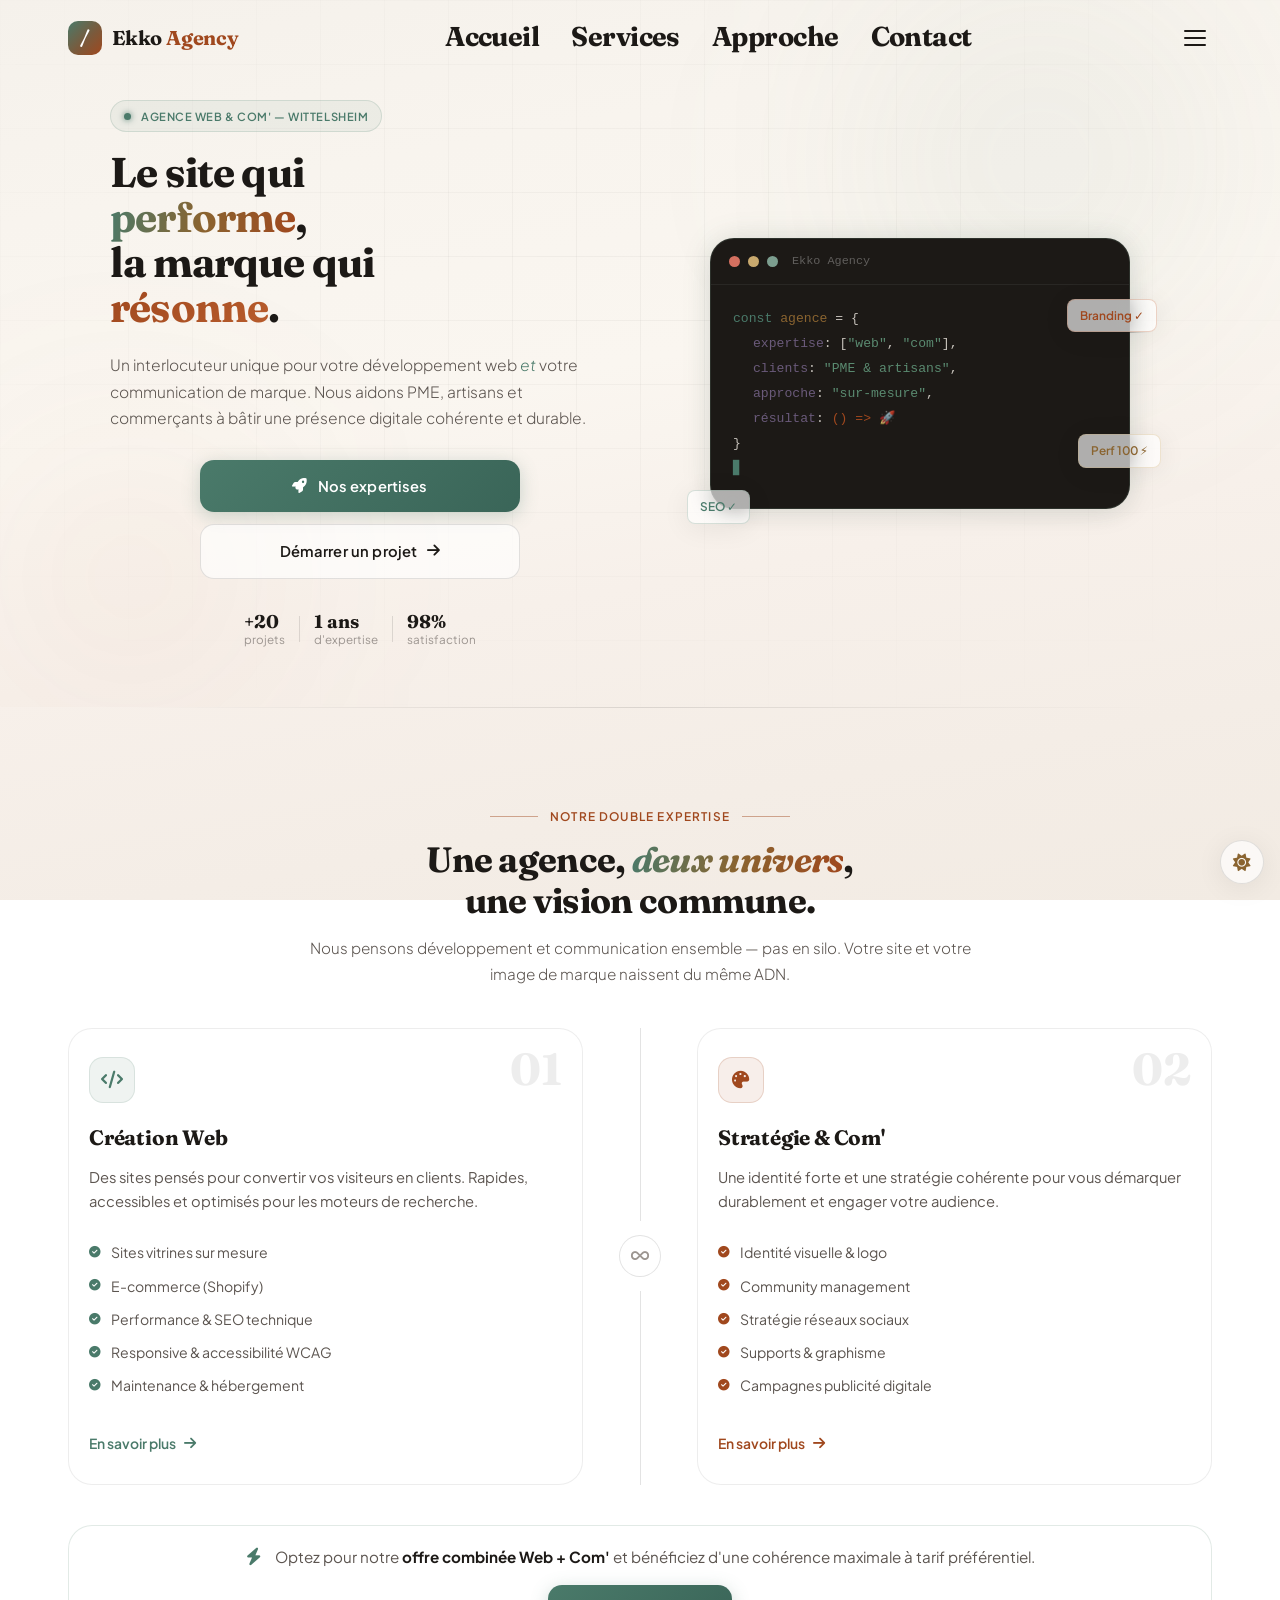
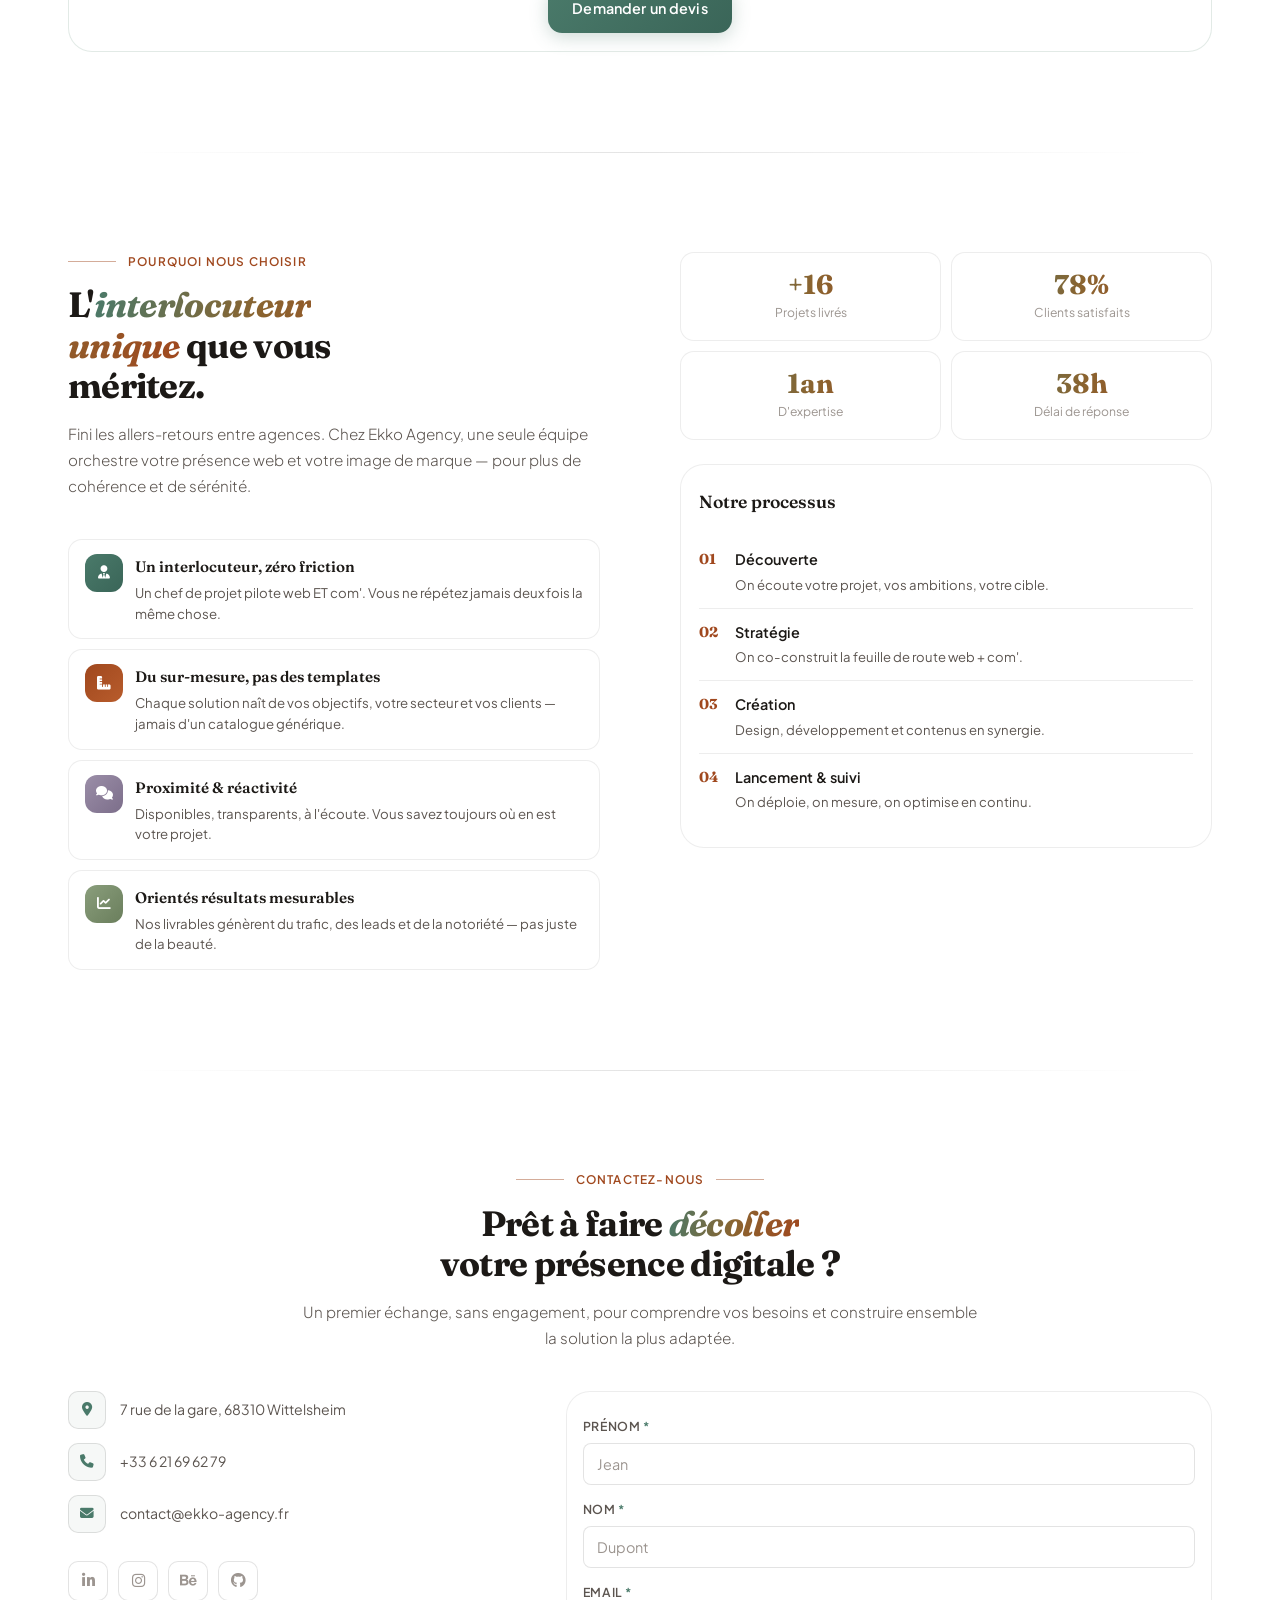
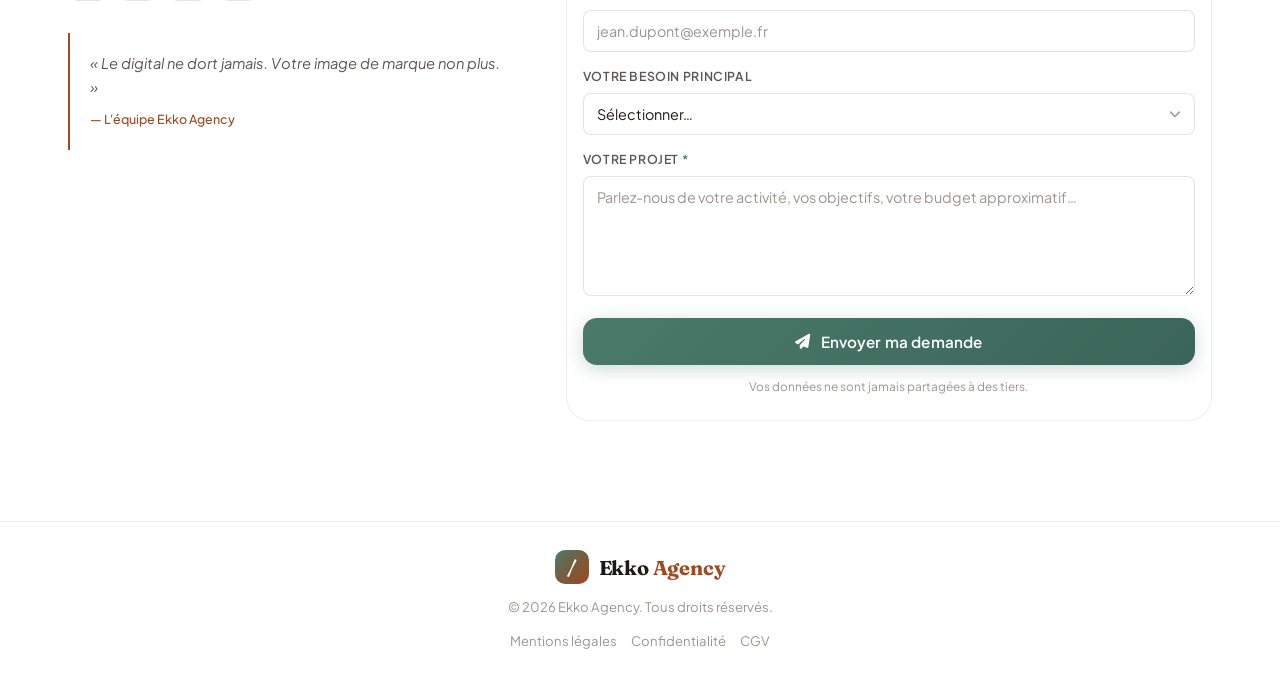
==== commit 4c5da08d: "Add name" ====
--- a/index.html
+++ b/index.html
@@ -3,7 +3,7 @@
 <head>
   <meta charset="UTF-8" />
   <meta name="viewport" content="width=device-width, initial-scale=1.0" />
-  <title>[choix en cours] — Web & Communication</title>
+  <title>Ekko Agency — Web & Communication</title>
 
   <!-- Google Fonts : Plus Jakarta Sans (corps) + Fraunces (display) -->
   <link rel="preconnect" href="https://fonts.googleapis.com" />
@@ -39,7 +39,7 @@
         <div class="logo__mark">
           <span class="logo__slash">/</span>
         </div>
-        <span class="logo__name">[choix en <em>cours]</em></span>
+        <span class="logo__name">Ekko <em> Agency</em></span>
       </a>
 
       <!-- Navigation principale -->
@@ -134,7 +134,7 @@
               <span class="hero-card__dot hero-card__dot--red"></span>
               <span class="hero-card__dot hero-card__dot--amber"></span>
               <span class="hero-card__dot hero-card__dot--green"></span>
-              <span class="hero-card__label">[choix en cours]</span>
+              <span class="hero-card__label">Ekko Agency</span>
             </div>
             <div class="hero-card__body">
               <div class="code-line"><span class="code-kw">const</span> <span class="code-var">agence</span> = {</div>
@@ -271,7 +271,7 @@
                 L'<em>interlocuteur<br />unique</em> que vous<br />méritez.
               </h2>
               <p class="section-desc">
-                Fini les allers-retours entre agences. Chez [choix en cours], une seule équipe orchestre votre présence web et votre image de marque — pour plus de cohérence et de sérénité.
+                Fini les allers-retours entre agences. Chez Ekko Agency, une seule équipe orchestre votre présence web et votre image de marque — pour plus de cohérence et de sérénité.
               </p>
             </header>
 
@@ -420,7 +420,7 @@
               </li>
               <li>
                 <span class="contact__icon"><i class="fas fa-envelope"></i></span>
-                <a href="mailto:[choix en cours]">[choix en cours]</a>
+                <a href="mailto:contact@ekko-agency.fr">contact@ekko-agency.fr</a>
               </li>
             </ul>
 
@@ -435,7 +435,7 @@
             <!-- Citation -->
             <blockquote class="contact__quote">
               <p>« Le digital ne dort jamais. Votre image de marque non plus. »</p>
-              <cite>— L'équipe [choix en cours]</cite>
+              <cite>— L'équipe Ekko Agency</cite>
             </blockquote>
 
           </aside>
@@ -503,9 +503,9 @@
     <div class="container footer__inner">
       <a href="#accueil" class="logo">
         <div class="logo__mark"><span class="logo__slash">/</span></div>
-        <span class="logo__name">[choix en <em>cours]</em></span>
+        <span class="logo__name">Ekko <em> Agency</em></span>
       </a>
-      <p class="footer__copy">© 2025 [choix en cours]. Tous droits réservés.</p>
+      <p class="footer__copy">© 2026 Ekko Agency. Tous droits réservés.</p>
       <nav class="footer__links" aria-label="Liens légaux">
         <a href="mention.html">Mentions légales</a>
         <a href="confidentialite.html">Confidentialité</a>
--- a/style.css
+++ b/style.css
@@ -123,10 +123,9 @@
   --shadow-btn:     0 4px 18px rgba(92,133,118,0.3);
 
   /* ── Couleurs de marque renforcées pour fond clair ── */
-  /* Terracotta plus foncé/saturé : ratio ≥ 4.5:1 sur fond crème */
-  --brand-terra:    #A0481E;   /* #C4714A → #A0481E : brique foncée lisible */
-  --brand-sage:     #4A7A6A;   /* sauge assombri pour meilleur contraste    */
-  --brand-gold:     #8A6430;   /* or foncé sur fond clair                   */
+  --brand-terra:    #A0481E;
+  --brand-sage:     #4A7A6A;
+  --brand-gold:     #8A6430;
 
   /* Dégradés recalculés pour le thème light */
   --grad-sage:      linear-gradient(135deg, #4A7A6A, #3A6558);
@@ -155,7 +154,6 @@
   font-size: 16px;
   line-height: 1.65;
   color: var(--text-primary);
-  /* Le fond continu unique — couvre tout le document */
   background: var(--bg-gradient);
   background-attachment: fixed;
   min-height: 100vh;
@@ -163,7 +161,6 @@
   overflow-x: hidden;
 }
 
-/* Transition de thème sur le fond : on anime via une pseudo-classe sur html */
 html { transition: none; }
 
 img, svg { display: block; max-width: 100%; }
@@ -187,10 +184,8 @@
   padding: 0 28px;
 }
 
-/* Les sections n'ont PLUS de background propre — tout est transparent */
 section { padding: var(--sp-2xl) 0; }
 
-/* Texte dégradé */
 .gradient-text,
 em.hero__title-em {
   font-style: normal;
@@ -206,7 +201,6 @@
   background-clip: text;
 }
 
-/* Carte / surface générique — verre dépoli */
 .glass {
   background: var(--bg-elevated);
   backdrop-filter: blur(12px);
@@ -321,6 +315,7 @@
   padding: 16px 0;
   transition: background var(--t-normal), backdrop-filter var(--t-normal), border-bottom var(--t-normal);
 }
+
 #site-header.scrolled {
   background: var(--bg-overlay);
   backdrop-filter: blur(20px);
@@ -328,6 +323,12 @@
   border-bottom: 1px solid var(--border-subtle);
 }
 
+#site-header:has(+ * #main-nav.open),
+body:has(#main-nav.open) #site-header {
+  backdrop-filter: none ;
+  -webkit-backdrop-filter: none ;
+}
+
 .header__inner {
   display: flex;
   align-items: center;
@@ -335,7 +336,6 @@
   gap: 20px;
 }
 
-/* Logo */
 .logo { display: flex; align-items: center; gap: 10px; flex-shrink: 0; }
 .logo__mark {
   width: 34px; height: 34px;
@@ -357,7 +357,6 @@
 }
 .logo__name em { font-style: normal; color: var(--brand-terra); }
 
-/* Liens nav */
 nav { display: flex; align-items: center; gap: 32px; }
 .nav__link {
   font-size: 0.88rem; font-weight: 500;
@@ -407,7 +406,6 @@
   overflow: hidden;
 }
 
-/* Lueurs d'ambiance très douces — pas de fond solide */
 .hero__bg { position: absolute; inset: 0; pointer-events: none; }
 
 .hero__grid {
@@ -441,7 +439,6 @@
   top: 40%; right: 35%;
 }
 
-/* Layout hero */
 .hero__inner {
   display: grid;
   grid-template-columns: 1fr 1fr;
@@ -451,7 +448,6 @@
   z-index: 2;
 }
 
-/* Badge */
 .hero__badge {
   display: inline-flex;
   align-items: center;
@@ -476,7 +472,6 @@
 }
 @keyframes blink { 0%,100% { opacity:1; } 50% { opacity:0.35; } }
 
-/* Titre */
 .hero__title {
   font-family: var(--font-display);
   font-size: clamp(2.8rem, 5.5vw, 4.4rem);
@@ -489,7 +484,6 @@
   animation: fadeInUp 0.75s 0.15s ease both;
 }
 
-/* Sous-titre */
 .hero__subtitle {
   font-size: 1.05rem; font-weight: 300;
   color: var(--text-secondary);
@@ -501,14 +495,12 @@
 }
 .hero__subtitle em { font-style: italic; color: var(--brand-sage); }
 
-/* CTA */
 .hero__cta {
   display: flex; gap: 14px; flex-wrap: wrap;
   margin-bottom: 44px;
   animation: fadeInUp 0.75s 0.4s ease both;
 }
 
-/* Trust bar */
 .hero__trust {
   display: flex; align-items: center; gap: 22px;
   animation: fadeInUp 0.75s 0.52s ease both;
@@ -523,7 +515,6 @@
 .trust-item span { font-size: 0.73rem; color: var(--text-muted); transition: color var(--t-slow); }
 .trust-sep { width: 1px; height: 34px; background: var(--border-medium); flex-shrink: 0; }
 
-/* Carte code visuelle */
 .hero__visual {
   display: flex;
   justify-content: center;
@@ -567,7 +558,6 @@
 .code-cursor::after { content: '▋'; color: var(--brand-sage); animation: cursor 1.1s step-end infinite; }
 @keyframes cursor { 0%,100% { opacity:1; } 50% { opacity:0; } }
 
-/* Tags flottants */
 .hero-card__tag {
   position: absolute;
   background: var(--bg-elevated);
@@ -586,7 +576,6 @@
 .hero-card__tag--2 { top: 60px;     right: -28px; color: var(--brand-terra); border-color: rgba(196,113,74,0.3); }
 .hero-card__tag--3 { bottom: 40px;  right: -32px; color: var(--brand-gold);  border-color: rgba(201,169,110,0.3); }
 
-/* Scroll hint */
 .scroll-hint {
   position: absolute; bottom: 30px; left: 50%;
   transform: translateX(-50%);
@@ -642,11 +631,10 @@
 
 
 /* ============================================================
-   9. SERVICES — surface verre, pas de fond de section
+   9. SERVICES
    ============================================================ */
 .services { position: relative; }
 
-/* Séparateur subtil entre sections (remplace les blocs colorés) */
 .services::before {
   content: '';
   position: absolute;
@@ -663,7 +651,6 @@
   margin-bottom: 40px;
 }
 
-/* Carte service — verre dépoli sur le dégradé de fond */
 .service-card {
   background: var(--bg-elevated);
   backdrop-filter: blur(14px);
@@ -688,9 +675,7 @@
 .service-card--com .service-card__accent { background: var(--grad-terra); }
 .service-card:hover .service-card__accent { opacity: 1; }
 
-.service-card:hover {
-  transform: translateY(-5px);
-}
+.service-card:hover { transform: translateY(-5px); }
 .service-card--web:hover { border-color: rgba(124,158,143,0.28); box-shadow: var(--shadow-card), var(--shadow-glow-s); }
 .service-card--com:hover { border-color: rgba(196,113,74,0.25);  box-shadow: var(--shadow-card), var(--shadow-glow-t); }
 
@@ -755,7 +740,6 @@
 .service-card--com .service-card__cta  { color: var(--brand-terra); }
 .service-card__cta:hover { gap: 14px; }
 
-/* Diviseur central */
 .services__divider {
   display: flex; flex-direction: column; align-items: center; justify-content: center;
   gap: 14px; padding: 0 8px;
@@ -771,7 +755,6 @@
   transition: color var(--t-slow), border-color var(--t-slow);
 }
 
-/* Bandeau combo */
 .services__combo {
   background: var(--bg-elevated);
   backdrop-filter: blur(12px);
@@ -808,7 +791,6 @@
   gap: 80px; align-items: start;
 }
 
-/* Avantages */
 .avantages { display: flex; flex-direction: column; gap: 14px; margin-top: 36px; }
 
 .avantage {
@@ -848,7 +830,6 @@
   line-height: 1.55; transition: color var(--t-slow);
 }
 
-/* Stats */
 .stats-grid {
   display: grid; grid-template-columns: 1fr 1fr;
   gap: 14px; margin-bottom: 24px;
@@ -876,7 +857,6 @@
 }
 .stat__label { font-size: 0.76rem; color: var(--text-muted); transition: color var(--t-slow); }
 
-/* Processus */
 .process {
   background: var(--bg-elevated);
   backdrop-filter: blur(12px);
@@ -1078,7 +1058,6 @@
    14. RESPONSIVE — Large tablette (≤ 1100px)
    ============================================================ */
 @media (max-width: 1100px) {
-  /* Hero : passage en colonne, visuel masqué */
   .hero__inner {
     grid-template-columns: 1fr;
     text-align: center;
@@ -1090,15 +1069,38 @@
   .hero__visual    { display: none; }
   .hero__badge     { margin-left: auto; margin-right: auto; }
 
-  /* Approche : colonne */
   .approche__inner         { grid-template-columns: 1fr; gap: 52px; }
   .section-header--left    { text-align: center; }
   .section-eyebrow--left   { justify-content: center; }
   .approche__left .section-desc { max-width: 600px; margin-left: auto; margin-right: auto; }
 
-  /* Contact : colonne */
   .contact__wrapper { grid-template-columns: 1fr; gap: 48px; }
   .contact__info    { max-width: 560px; margin: 0 auto; }
+
+  /* Formulaire : padding réduit sur tablette large */
+  .contact__form-wrapper { padding: 34px 28px; }
+}
+
+
+/* ============================================================
+   14b. RESPONSIVE — Tablette intermédiaire (641px–860px)
+        Fix principal : formulaire responsive
+   ============================================================ */
+@media (min-width: 641px) and (max-width: 860px) {
+  .contact__wrapper {
+    grid-template-columns: 1fr;
+    gap: 40px;
+  }
+
+  .contact__form-wrapper {
+    padding: 30px 24px;
+  }
+
+  /* Prénom / Nom en colonne sur tablette portrait */
+  .form__row {
+    grid-template-columns: 1fr;
+    gap: 0;
+  }
 }
 
 
@@ -1108,7 +1110,6 @@
 @media (max-width: 860px) {
   section { padding: 80px 0; }
 
-  /* Services : plus de colonne divisée */
   .services__grid {
     grid-template-columns: 1fr;
     gap: 20px;
@@ -1121,11 +1122,13 @@
   .services__divider-line { flex: 1; height: 1px; width: auto; }
   .services__divider-icon { width: 36px; height: 36px; font-size: 0.8rem; }
 
-  /* Stats : 2 colonnes */
   .stats-grid { grid-template-columns: 1fr 1fr; }
 
-  /* Formulaire : ligne → colonne */
+  /* form__row déjà géré dans 14b pour 641-860px,
+     ici on le force aussi pour < 641px via le bloc suivant */
   .form__row { grid-template-columns: 1fr; gap: 0; }
+
+  .contact__form-wrapper { padding: 30px 24px; }
 }
 
 
@@ -1133,29 +1136,29 @@
    16. RESPONSIVE — Mobile (≤ 640px)
    ============================================================ */
 @media (max-width: 640px) {
-  /* ── Layout global ── */
   section     { padding: 64px 0; }
   .container  { padding: 0 16px; }
   .sp-2xl     { padding: 64px 0; }
 
-  /* ── Navigation mobile ── */
-  /* La nav desktop est masquée, remplacée par le menu plein écran */
-  #main-nav {
-    display: none;
-    position: fixed;
-    inset: 0;
-    background: var(--bg-overlay);
-    backdrop-filter: blur(28px);
-    -webkit-backdrop-filter: blur(28px);
-    flex-direction: column;
-    align-items: center;
-    justify-content: center;
-    gap: 32px;
-    z-index: 999;
-    padding: 80px 24px 40px;
-  }
-  #main-nav.open {
-    display: flex;
+#main-nav {
+  display: none;
+  position: fixed;
+  inset: 0;
+  background: var(--bg-overlay) !important;
+  backdrop-filter: blur(28px) !important;
+  -webkit-backdrop-filter: blur(28px) !important;
+  flex-direction: column;
+  align-items: center;
+  justify-content: center;
+  gap: 32px;
+  z-index: 999;
+  padding: 80px 24px 40px;
+  /* Isolation du contexte de stacking */
+  isolation: isolate;
+}
+#main-nav.open {
+  display: flex;
+}
   }
   #main-nav .nav__link {
     font-size: 1.7rem;
@@ -1166,12 +1169,10 @@
   }
   #main-nav .nav__link::after { display: none; }
 
-  /* Afficher le burger, masquer le CTA header */
   .nav-toggle                { display: flex; }
   .header__actions .btn      { display: none; }
   #site-header               { padding: 14px 0; }
 
-  /* ── Hero ── */
   .hero {
     padding: 100px 0 60px;
     min-height: auto;
@@ -1211,12 +1212,10 @@
   .trust-sep         { height: 26px; }
   .scroll-hint       { display: none; }
 
-  /* ── Section headers ── */
   .section-title { font-size: clamp(1.7rem, 7vw, 2.2rem); }
   .section-desc  { font-size: 0.95rem; }
   .section-header { margin-bottom: 40px; }
 
-  /* ── Services ── */
   .service-card {
     padding: 28px 20px;
     border-radius: var(--r-lg);
@@ -1233,7 +1232,6 @@
   }
   .services__combo-text { justify-content: center; flex-wrap: wrap; }
 
-  /* ── Approche ── */
   .avantages          { gap: 10px; margin-top: 24px; }
   .avantage           { padding: 14px 16px; gap: 12px; }
   .avantage__icon     { width: 38px; height: 38px; font-size: 0.85rem; }
@@ -1247,7 +1245,6 @@
   .process            { padding: 22px 18px; }
   .process__step      { padding: 12px 0; gap: 12px; }
 
-  /* ── Contact ── */
   .contact__wrapper   { gap: 36px; }
   .contact__info      { max-width: 100%; }
   .contact__details li { font-size: 0.88rem; }
@@ -1257,11 +1254,11 @@
     padding: 24px 16px;
     border-radius: var(--r-lg);
   }
+  .form__row          { grid-template-columns: 1fr; gap: 0; }
   .form__group        { margin-bottom: 14px; }
   input, textarea, select { font-size: 0.9rem; padding: 11px 13px; }
   .btn--block         { padding: 14px; font-size: 0.95rem; }
 
-  /* ── Footer ── */
   .footer__inner {
     flex-direction: column;
     text-align: center;
@@ -1269,9 +1266,8 @@
   }
   .footer__links { justify-content: center; flex-wrap: wrap; gap: 14px; }
 
-  /* ── Toggle thème ── */
   .theme-toggle { bottom: 16px; right: 16px; width: 44px; height: 44px; }
-}
+
 
 
 /* ============================================================
@@ -1307,7 +1303,6 @@
 
     /* ─── Styles spécifiques à la page mentions légales ─── */
 
-    /* Hero compact */
     .ml-hero {
       padding: 140px 0 70px;
       position: relative;
@@ -1391,7 +1386,6 @@
     .ml-hero__meta span { display: flex; align-items: center; gap: 6px; }
     .ml-hero__meta i { color: var(--brand-terra); font-size: 0.75rem; }
 
-    /* ─── Layout principal ─── */
     .ml-layout {
       padding: 0 0 100px;
     }
@@ -1402,7 +1396,6 @@
       align-items: start;
     }
 
-    /* ─── Sommaire latéral (sticky) ─── */
     .ml-sidebar {
       position: sticky;
       top: 90px;
@@ -1454,7 +1447,6 @@
       margin-left: auto;
     }
 
-    /* Bouton retour */
     .ml-nav__back {
       display: flex; align-items: center; gap: 8px;
       margin-top: 18px; padding-top: 18px;
@@ -1466,10 +1458,8 @@
     .ml-nav__back:hover { color: var(--brand-sage); }
     .ml-nav__back i { font-size: 0.75rem; }
 
-    /* ─── Contenu des mentions ─── */
     .ml-content { min-width: 0; }
 
-    /* Bloc article */
     .ml-section {
       margin-bottom: 48px;
       padding-bottom: 48px;
@@ -1479,7 +1469,6 @@
     }
     .ml-section:last-child { border-bottom: none; margin-bottom: 0; padding-bottom: 0; }
 
-    /* En-tête de section */
     .ml-section__header {
       display: flex; align-items: flex-start; gap: 16px;
       margin-bottom: 24px;
@@ -1507,7 +1496,6 @@
       transition: color var(--t-slow);
     }
 
-    /* Typographie du contenu */
     .ml-section p {
       font-size: 0.95rem; font-weight: 300;
       color: var(--text-secondary);
@@ -1529,7 +1517,6 @@
     }
     .ml-section a:hover { color: var(--brand-terra); }
 
-    /* Liste stylée */
     .ml-list {
       list-style: none; margin: 14px 0;
       display: flex; flex-direction: column; gap: 8px;
@@ -1549,7 +1536,6 @@
       margin-top: 1px;
     }
 
-    /* Encart info */
     .ml-infobox {
       background: var(--bg-elevated);
       backdrop-filter: blur(10px);
@@ -1566,7 +1552,6 @@
     .ml-infobox strong { color: var(--text-primary); }
     .ml-infobox--terra { border-left-color: var(--brand-terra); }
 
-    /* Tableau */
     .ml-table-wrapper {
       overflow-x: auto;
       margin: 18px 0;
@@ -1596,7 +1581,6 @@
     .ml-table tr:last-child td { border-bottom: none; }
     .ml-table td:first-child { font-weight: 500; color: var(--text-primary); transition: color var(--t-slow); }
 
-    /* Zone de contact rapide */
     .ml-contact-card {
       background: var(--bg-elevated);
       backdrop-filter: blur(12px);
@@ -1629,7 +1613,6 @@
     }
     .ml-contact-card .btn { margin-left: auto; }
 
-    /* ─── Icônes de section colorées ─── */
     .icon--sage    { background: linear-gradient(135deg, #4A7A6A, #3A6558); }
     .icon--terra   { background: linear-gradient(135deg, #A0481E, #B85C2C); }
     .icon--gold    { background: linear-gradient(135deg, #8A6430, #A07840); }
@@ -1637,16 +1620,12 @@
     .icon--slate   { background: linear-gradient(135deg, #4A5568, #374151); }
     .icon--teal    { background: linear-gradient(135deg, #2D6E65, #1E5248); }
 
-    /* ─── Responsive ─── */
     @media (max-width: 900px) {
       .ml-layout__inner {
         grid-template-columns: 1fr;
       }
       .ml-sidebar {
         position: static;
-      }
-      .ml-nav {
-        /* Sur tablette/mobile : sommaire compact horizontal */
       }
     }
 
@@ -1660,4 +1639,4 @@
       .ml-contact-card { flex-direction: column; align-items: flex-start; }
       .ml-contact-card .btn { margin-left: 0; width: 100%; justify-content: center; }
       .ml-table th, .ml-table td { padding: 10px 12px; }
-    }
+    }
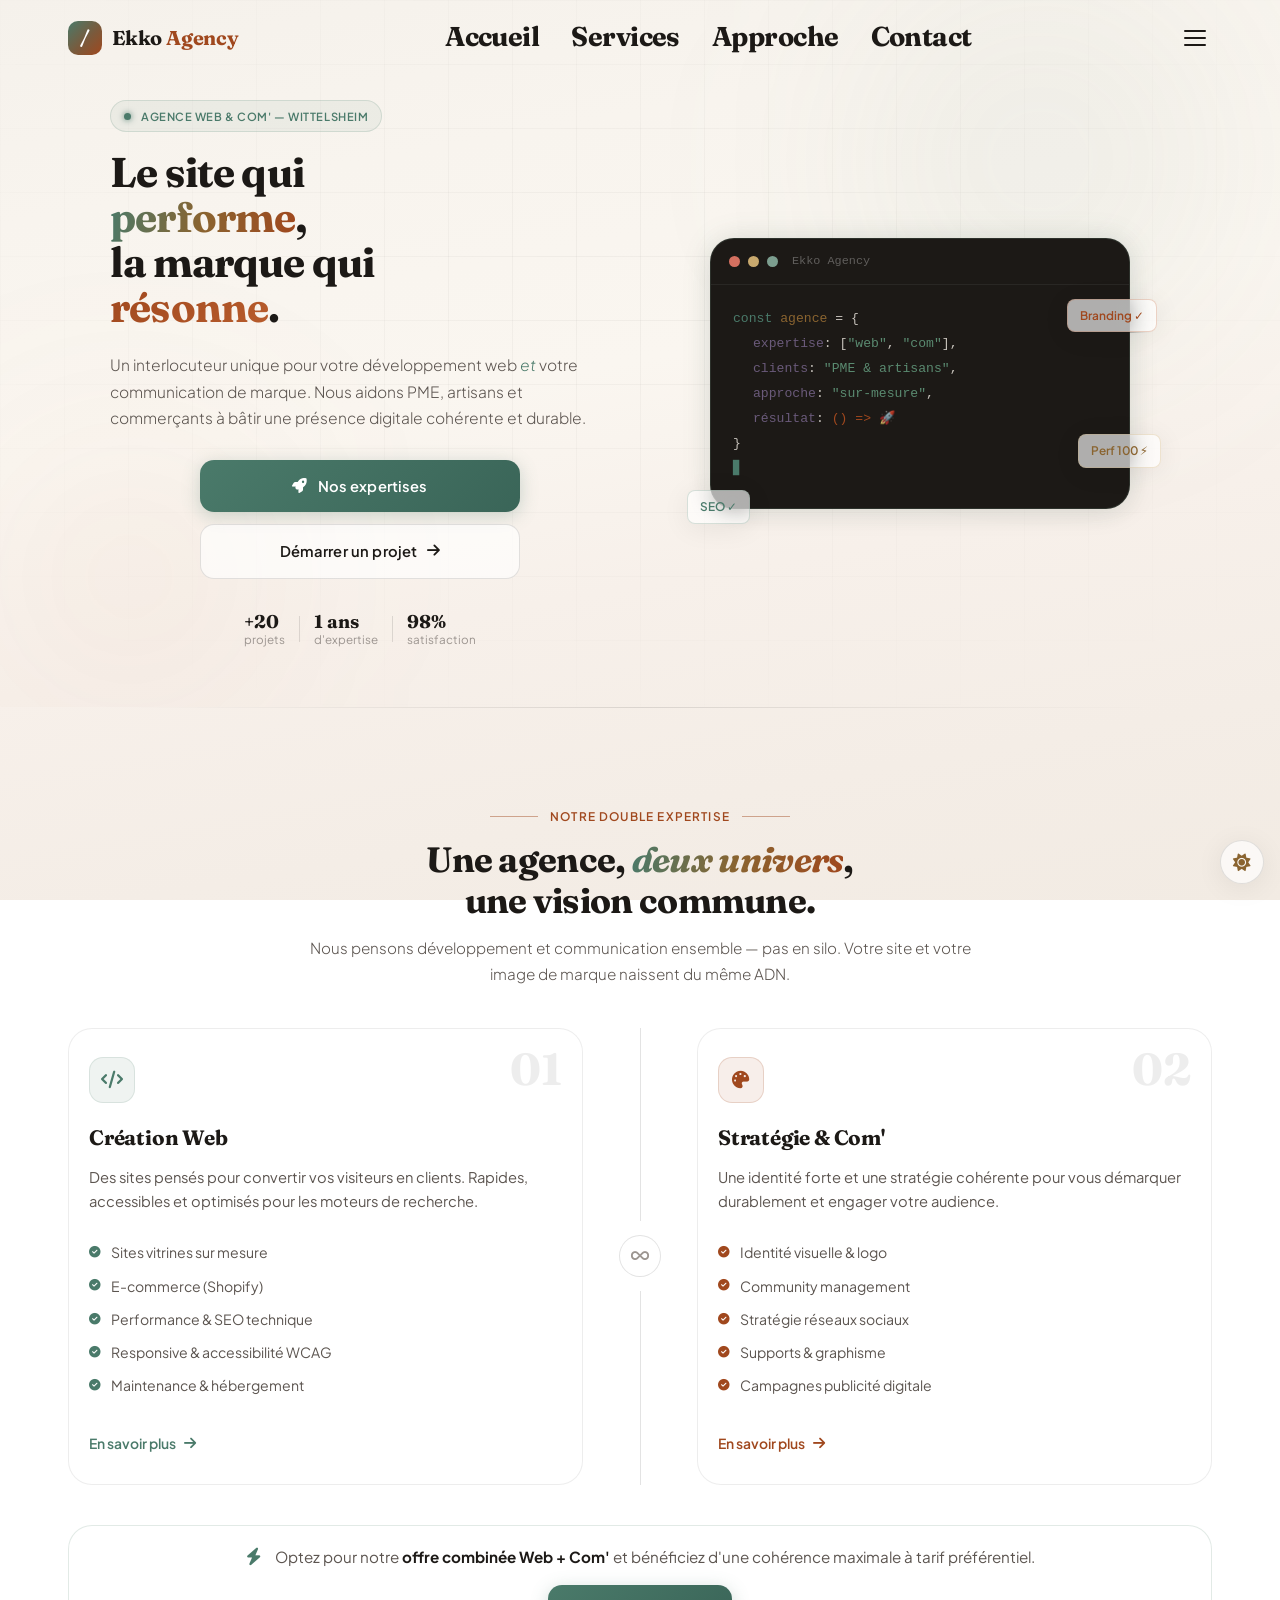
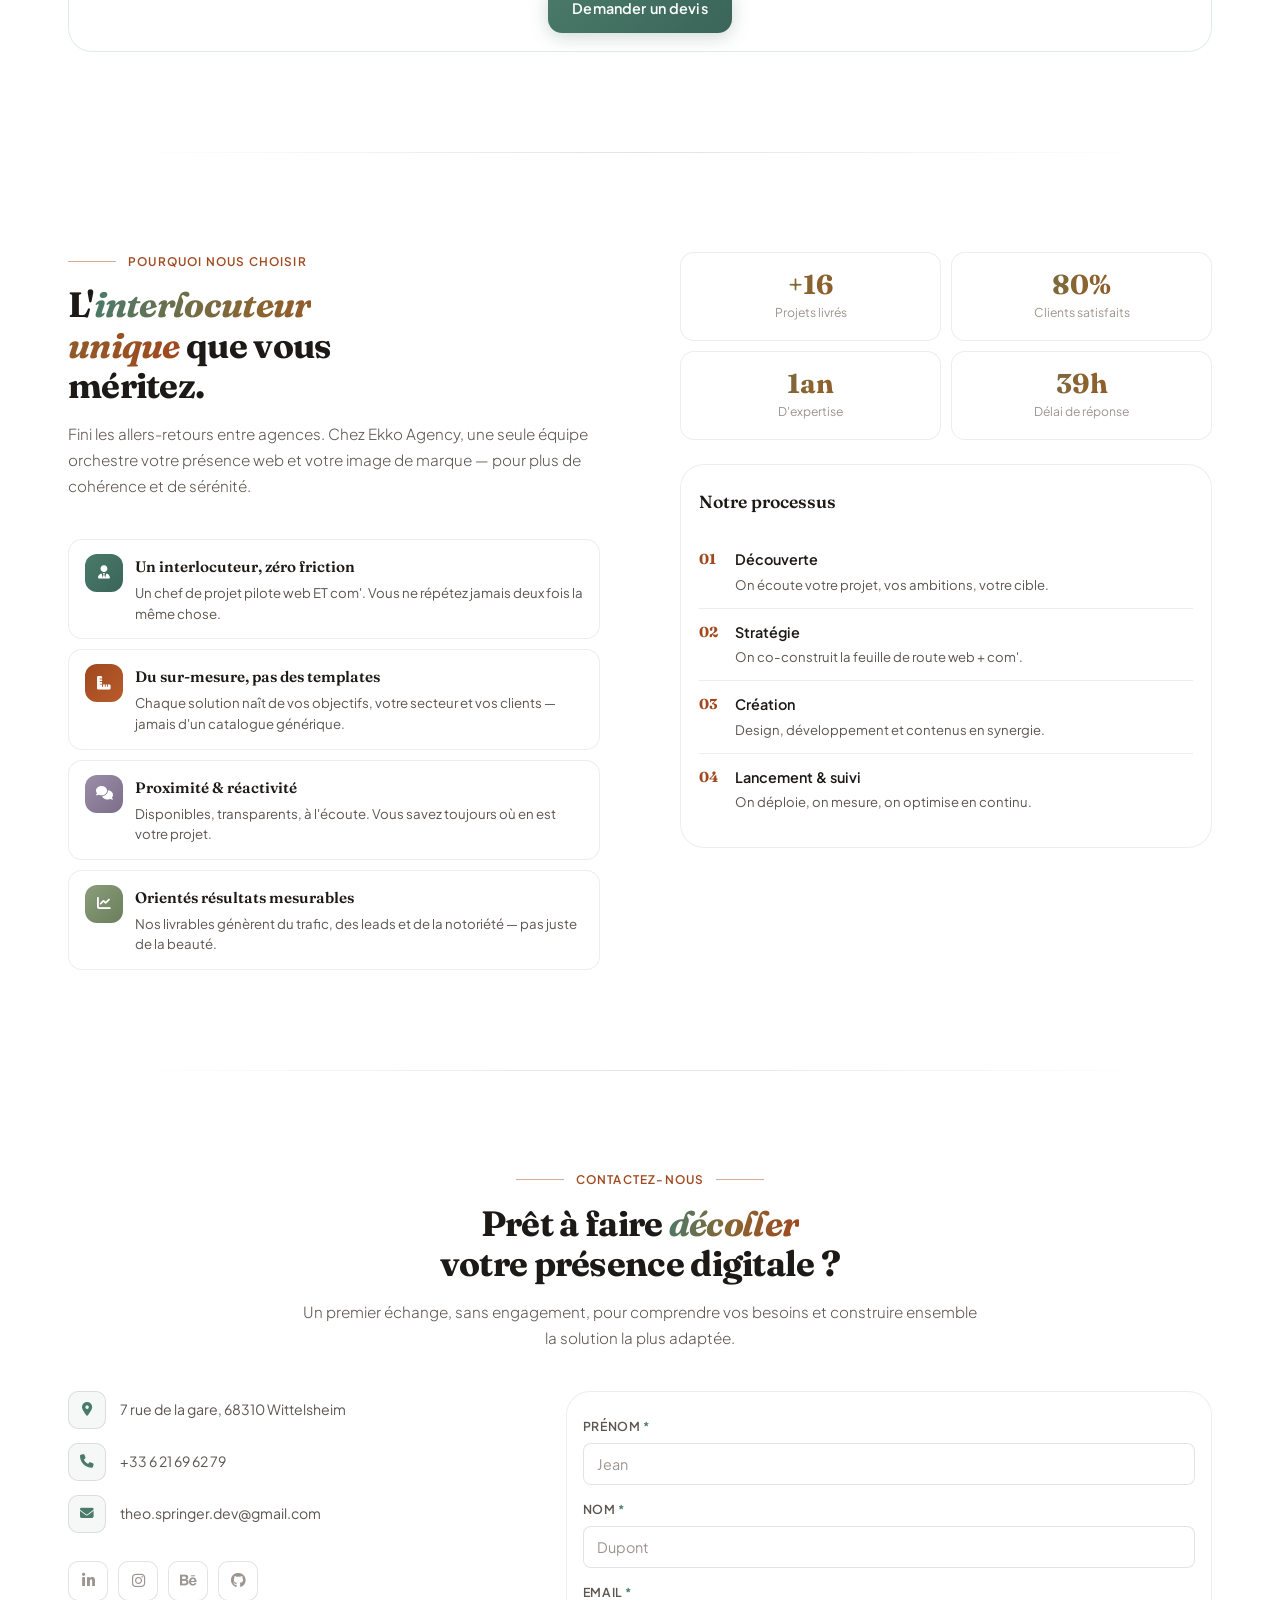
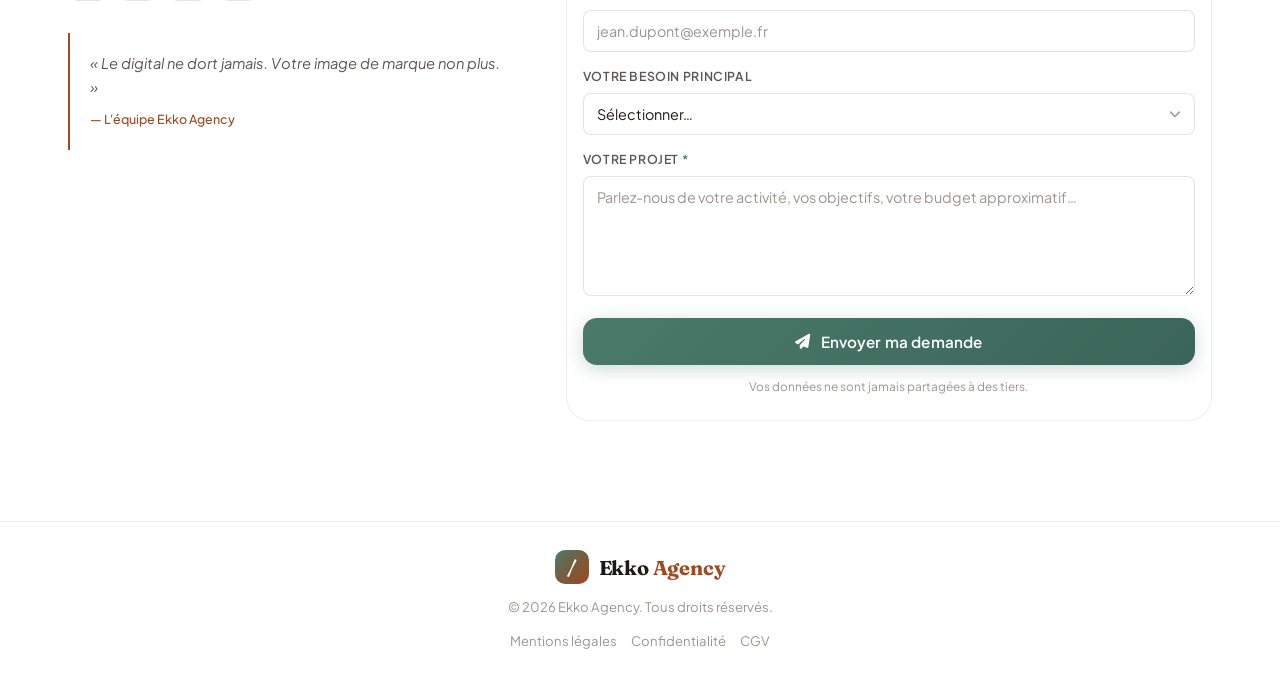
==== commit 15d1215d: "Formulaire fonctionnel" ====
--- a/index.html
+++ b/index.html
@@ -5,15 +5,10 @@
   <meta name="viewport" content="width=device-width, initial-scale=1.0" />
   <title>Ekko Agency — Web & Communication</title>
 
-  <!-- Google Fonts : Plus Jakarta Sans (corps) + Fraunces (display) -->
   <link rel="preconnect" href="https://fonts.googleapis.com" />
   <link rel="preconnect" href="https://fonts.gstatic.com" crossorigin />
   <link href="https://fonts.googleapis.com/css2?family=Fraunces:ital,opsz,wght@0,9..144,300;0,9..144,600;0,9..144,700;1,9..144,400&family=Plus+Jakarta+Sans:wght@300;400;500;600&display=swap" rel="stylesheet" />
-
-  <!-- Font Awesome -->
   <link rel="stylesheet" href="https://cdnjs.cloudflare.com/ajax/libs/font-awesome/6.5.0/css/all.min.css" />
-
-  <!-- Feuille de styles externe -->
   <link rel="stylesheet" href="style.css" />
 </head>
 
@@ -34,15 +29,13 @@
   <header id="site-header">
     <div class="container header__inner">
 
-      <!-- Logo -->
       <a href="#accueil" class="logo">
         <div class="logo__mark">
           <span class="logo__slash">/</span>
         </div>
-        <span class="logo__name">Ekko <em> Agency</em></span>
+        <span class="logo__name">Ekko <em>Agency</em></span>
       </a>
 
-      <!-- Navigation principale -->
       <nav id="main-nav" aria-label="Navigation principale">
         <a href="#accueil"  class="nav__link" data-close>Accueil</a>
         <a href="#services" class="nav__link" data-close>Services</a>
@@ -50,7 +43,6 @@
         <a href="#contact"  class="nav__link" data-close>Contact</a>
       </nav>
 
-      <!-- Actions header -->
       <div class="header__actions">
         <a href="#contact" class="btn btn--primary">
           <i class="fas fa-paper-plane"></i>
@@ -73,7 +65,6 @@
     ================================================ -->
     <section id="accueil" class="hero">
 
-      <!-- Fond décoratif -->
       <div class="hero__bg" aria-hidden="true">
         <div class="hero__orb hero__orb--1"></div>
         <div class="hero__orb hero__orb--2"></div>
@@ -82,7 +73,6 @@
 
       <div class="container hero__inner">
 
-        <!-- Colonne texte -->
         <div class="hero__content">
 
           <div class="hero__badge">
@@ -111,7 +101,6 @@
             </a>
           </div>
 
-          <!-- Indicateurs de confiance -->
           <div class="hero__trust">
             <div class="trust-item">
               <strong>+20</strong><span>projets</span>
@@ -127,7 +116,6 @@
           </div>
         </div>
 
-        <!-- Colonne visuelle : carte flottante -->
         <div class="hero__visual" aria-hidden="true">
           <div class="hero-card">
             <div class="hero-card__header">
@@ -145,7 +133,6 @@
               <div class="code-line">}</div>
               <div class="code-line code-cursor"></div>
             </div>
-            <!-- Mini tags flottants -->
             <div class="hero-card__tag hero-card__tag--1">SEO ✓</div>
             <div class="hero-card__tag hero-card__tag--2">Branding ✓</div>
             <div class="hero-card__tag hero-card__tag--3">Perf 100 ⚡</div>
@@ -154,7 +141,6 @@
 
       </div>
 
-      <!-- Scroll hint -->
       <a href="#services" class="scroll-hint" aria-label="Défiler vers les services">
         <i class="fas fa-chevron-down"></i>
       </a>
@@ -180,10 +166,8 @@
           </p>
         </header>
 
-        <!-- Grille services -->
         <div class="services__grid">
 
-          <!-- Bloc Web -->
           <article class="service-card service-card--web reveal reveal-delay-1">
             <div class="service-card__accent" aria-hidden="true"></div>
             <div class="service-card__icon">
@@ -206,7 +190,6 @@
             </a>
           </article>
 
-          <!-- Diviseur central -->
           <div class="services__divider reveal" aria-hidden="true">
             <div class="services__divider-line"></div>
             <div class="services__divider-icon">
@@ -215,7 +198,6 @@
             <div class="services__divider-line"></div>
           </div>
 
-          <!-- Bloc Communication -->
           <article class="service-card service-card--com reveal reveal-delay-2">
             <div class="service-card__accent" aria-hidden="true"></div>
             <div class="service-card__icon">
@@ -240,7 +222,6 @@
 
         </div>
 
-        <!-- Bandeau offre combinée -->
         <div class="services__combo reveal">
           <div class="services__combo-text">
             <i class="fas fa-bolt"></i>
@@ -260,7 +241,6 @@
 
         <div class="approche__inner">
 
-          <!-- Colonne gauche : titre + avantages -->
           <div class="approche__left">
             <header class="section-header section-header--left reveal">
               <p class="section-eyebrow section-eyebrow--left">
@@ -275,7 +255,6 @@
               </p>
             </header>
 
-            <!-- Avantages -->
             <div class="avantages">
 
               <div class="avantage reveal reveal-delay-1">
@@ -321,10 +300,8 @@
             </div>
           </div>
 
-          <!-- Colonne droite : stats + processus -->
           <div class="approche__right reveal reveal-delay-1">
 
-            <!-- Stats -->
             <div class="stats-grid">
               <div class="stat">
                 <span class="stat__value">+20</span>
@@ -344,7 +321,6 @@
               </div>
             </div>
 
-            <!-- Processus -->
             <div class="process">
               <h3 class="process__title">Notre processus</h3>
               <ol class="process__steps">
@@ -406,7 +382,6 @@
 
         <div class="contact__wrapper">
 
-          <!-- Infos de contact -->
           <aside class="contact__info reveal">
 
             <ul class="contact__details">
@@ -420,11 +395,10 @@
               </li>
               <li>
                 <span class="contact__icon"><i class="fas fa-envelope"></i></span>
-                <a href="mailto:contact@ekko-agency.fr">contact@ekko-agency.fr</a>
+                <a href="mailto:theo.springer.dev@gmail.com">theo.springer.dev@gmail.com</a>
               </li>
             </ul>
 
-            <!-- Réseaux -->
             <div class="contact__social">
               <a href="#" class="social-btn" aria-label="LinkedIn"><i class="fab fa-linkedin-in"></i></a>
               <a href="#" class="social-btn" aria-label="Instagram"><i class="fab fa-instagram"></i></a>
@@ -432,7 +406,6 @@
               <a href="#" class="social-btn" aria-label="GitHub"><i class="fab fa-github"></i></a>
             </div>
 
-            <!-- Citation -->
             <blockquote class="contact__quote">
               <p>« Le digital ne dort jamais. Votre image de marque non plus. »</p>
               <cite>— L'équipe Ekko Agency</cite>
@@ -443,6 +416,12 @@
           <!-- Formulaire -->
           <div class="contact__form-wrapper reveal reveal-delay-2">
             <form class="contact-form" id="contact-form" novalidate>
+
+              <!-- Champs cachés Web3Forms -->
+              <input type="hidden" name="access_key"  value="86f1767e-69a7-4673-9812-ffeb78430f9c" />
+              <input type="hidden" name="subject"     value="Nouvelle demande de contact — Ekko Agency" />
+              <input type="hidden" name="from_name"   value="Site Ekko Agency" />
+              <input type="checkbox" name="botcheck"  style="display:none" tabindex="-1" autocomplete="off" />
 
               <div class="form__row">
                 <div class="form__group">
@@ -503,7 +482,7 @@
     <div class="container footer__inner">
       <a href="#accueil" class="logo">
         <div class="logo__mark"><span class="logo__slash">/</span></div>
-        <span class="logo__name">Ekko <em> Agency</em></span>
+        <span class="logo__name">Ekko <em>Agency</em></span>
       </a>
       <p class="footer__copy">© 2026 Ekko Agency. Tous droits réservés.</p>
       <nav class="footer__links" aria-label="Liens légaux">
@@ -514,8 +493,7 @@
     </div>
   </footer>
 
-  <!-- Script externe -->
   <script src="script.js"></script>
 
 </body>
-</html>
+</html>
--- a/style.css
+++ b/style.css
@@ -1,5 +1,5 @@
 /* ============================================================
-   NEXORA AGENCY — style.css  v2
+   EKKO AGENCY — style.css  v2
    DA : Studio Raffiné · Encre & Terracotta · Com' sans fluo
    Fond : dégradé continu sur tout le site (pas de sections blocs)
    Fonts : Fraunces (display) + Plus Jakarta Sans (corps)
@@ -1639,4 +1639,262 @@
       .ml-contact-card { flex-direction: column; align-items: flex-start; }
       .ml-contact-card .btn { margin-left: 0; width: 100%; justify-content: center; }
       .ml-table th, .ml-table td { padding: 10px 12px; }
-    }+    }
+
+    /* ============================================================
+   DRAWER DESKTOP — à coller à la toute fin de style.css
+   ============================================================ */
+
+/* ── Fix bug backdrop quand le menu (burger ou drawer) est ouvert ── */
+#site-header.nav-is-open {
+  backdrop-filter: none !important;
+  -webkit-backdrop-filter: none !important;
+  background: transparent !important;
+}
+
+/* ── Overlay sombre derrière le drawer ── */
+#drawer-overlay {
+  display: none;
+  position: fixed;
+  inset: 0;
+  z-index: 1200;
+  background: rgba(0, 0, 0, 0.45);
+  backdrop-filter: blur(3px);
+  -webkit-backdrop-filter: blur(3px);
+  transition: opacity var(--t-normal);
+  opacity: 0;
+}
+
+#drawer-overlay.is-on {
+  display: block;
+  opacity: 1;
+}
+
+/* ── Drawer latéral (slide depuis la droite) ── */
+#site-drawer {
+  position: fixed;
+  top: 0;
+  right: 0;
+  bottom: 0;
+  z-index: 1300;
+  width: min(680px, 92vw);
+  background: var(--bg-base);
+  border-left: 1px solid var(--border-medium);
+  overflow-y: auto;
+  overflow-x: hidden;
+  transform: translateX(100%);
+  transition: transform 0.38s cubic-bezier(0.4, 0, 0.2, 1);
+  padding: 80px 32px 48px;
+  display: flex;
+  flex-direction: column;
+  gap: 0;
+  scrollbar-width: thin;
+  scrollbar-color: var(--brand-sage) transparent;
+}
+
+#site-drawer.is-open {
+  transform: translateX(0);
+}
+
+/* ── Bouton fermer ── */
+#drawer-close {
+  position: absolute;
+  top: 20px;
+  right: 24px;
+  width: 42px;
+  height: 42px;
+  border-radius: 50%;
+  border: 1.5px solid var(--border-medium);
+  background: var(--bg-elevated);
+  color: var(--text-secondary);
+  font-size: 1rem;
+  cursor: pointer;
+  display: flex;
+  align-items: center;
+  justify-content: center;
+  transition: border-color var(--t-fast), color var(--t-fast), transform var(--t-fast);
+}
+
+#drawer-close:hover {
+  border-color: var(--brand-sage);
+  color: var(--brand-sage);
+  transform: scale(1.08);
+}
+
+/* ── Intro texte drawer ── */
+#site-drawer::before {
+  content: 'Navigation';
+  display: block;
+  font-family: var(--font-display);
+  font-size: 0.72rem;
+  font-weight: 700;
+  letter-spacing: 0.12em;
+  text-transform: uppercase;
+  color: var(--brand-terra);
+  margin-bottom: 28px;
+}
+
+/* ── Liste des items ── */
+.drawer__list {
+  display: flex;
+  flex-direction: column;
+  gap: 18px;
+}
+
+/* ── Item (card) ── */
+.drawer__item {
+  display: grid;
+  grid-template-columns: 200px 1fr;
+  gap: 0;
+  border-radius: var(--r-lg);
+  border: 1px solid var(--border-subtle);
+  background: var(--bg-elevated);
+  overflow: hidden;
+  text-decoration: none;
+  color: inherit;
+  transition:
+    border-color var(--t-normal),
+    box-shadow var(--t-normal),
+    transform var(--t-normal);
+  cursor: pointer;
+}
+
+.drawer__item:hover {
+  border-color: var(--border-medium);
+  box-shadow: var(--shadow-card);
+  transform: translateY(-2px);
+}
+
+/* ── Colonne image (gauche) ── */
+.drawer__item-preview {
+  position: relative;
+  overflow: hidden;
+  flex-shrink: 0;
+  height: 100%;
+  min-height: 180px;
+}
+
+.drawer__item-preview svg {
+  width: 100%;
+  height: 100%;
+  display: block;
+  object-fit: cover;
+}
+
+/* micro-label en bas de l'image */
+.drawer__item-overlay-text {
+  position: absolute;
+  bottom: 10px;
+  left: 10px;
+  display: flex;
+  align-items: center;
+  gap: 7px;
+  background: var(--bg-overlay);
+  backdrop-filter: blur(8px);
+  -webkit-backdrop-filter: blur(8px);
+  border: 1px solid var(--border-subtle);
+  border-radius: var(--r-sm);
+  padding: 5px 10px;
+  font-size: 0.74rem;
+  font-weight: 600;
+  color: var(--text-primary);
+  pointer-events: none;
+}
+
+.drawer__item-overlay-text i {
+  font-size: 0.7rem;
+}
+
+/* couleurs accent par section */
+.drawer__item-preview[data-color="sage"]  { background: rgba(124,158,143,0.08); }
+.drawer__item-preview[data-color="terra"] { background: rgba(196,113,74,0.07);  }
+.drawer__item-preview[data-color="gold"]  { background: rgba(201,169,110,0.07); }
+
+.drawer__item:hover .drawer__item-preview[data-color="sage"]  { background: rgba(124,158,143,0.14); }
+.drawer__item:hover .drawer__item-preview[data-color="terra"] { background: rgba(196,113,74,0.13);  }
+.drawer__item:hover .drawer__item-preview[data-color="gold"]  { background: rgba(201,169,110,0.13); }
+
+/* ── Colonne texte (droite) ── */
+.drawer__item-body {
+  padding: 22px 24px;
+  display: flex;
+  flex-direction: column;
+  gap: 9px;
+  border-left: 1px solid var(--border-subtle);
+  transition: border-color var(--t-slow);
+}
+
+.drawer__item-eyebrow {
+  display: flex;
+  align-items: center;
+  gap: 7px;
+  font-size: 0.72rem;
+  font-weight: 700;
+  letter-spacing: 0.08em;
+  text-transform: uppercase;
+  color: var(--brand-terra);
+  transition: color var(--t-slow);
+}
+
+.drawer__item-eyebrow i {
+  font-size: 0.68rem;
+}
+
+.drawer__item-title {
+  font-family: var(--font-display);
+  font-size: 1.05rem;
+  font-weight: 700;
+  line-height: 1.2;
+  letter-spacing: -0.01em;
+  color: var(--text-primary);
+  transition: color var(--t-slow);
+}
+
+.drawer__item-desc {
+  font-size: 0.84rem;
+  font-weight: 300;
+  color: var(--text-secondary);
+  line-height: 1.65;
+  transition: color var(--t-slow);
+}
+
+.drawer__item-tags {
+  display: flex;
+  flex-wrap: wrap;
+  gap: 5px;
+  margin-top: 2px;
+}
+
+.drawer__item-tag {
+  font-size: 0.71rem;
+  font-weight: 500;
+  padding: 3px 9px;
+  border-radius: 99px;
+  border: 1px solid var(--border-medium);
+  color: var(--text-muted);
+  background: var(--bg-elevated);
+  transition: color var(--t-slow), border-color var(--t-slow);
+}
+
+.drawer__item-cta {
+  display: inline-flex;
+  align-items: center;
+  gap: 7px;
+  font-size: 0.81rem;
+  font-weight: 600;
+  color: var(--brand-sage);
+  margin-top: auto;
+  padding-top: 6px;
+  transition: gap var(--t-fast), color var(--t-fast);
+}
+
+.drawer__item:hover .drawer__item-cta {
+  gap: 11px;
+  color: var(--brand-terra);
+}
+
+/* ── Masquer le drawer sur mobile (garde le nav mobile natif) ── */
+@media (max-width: 640px) {
+  #site-drawer  { display: none !important; }
+  #drawer-overlay { display: none !important; }
+}
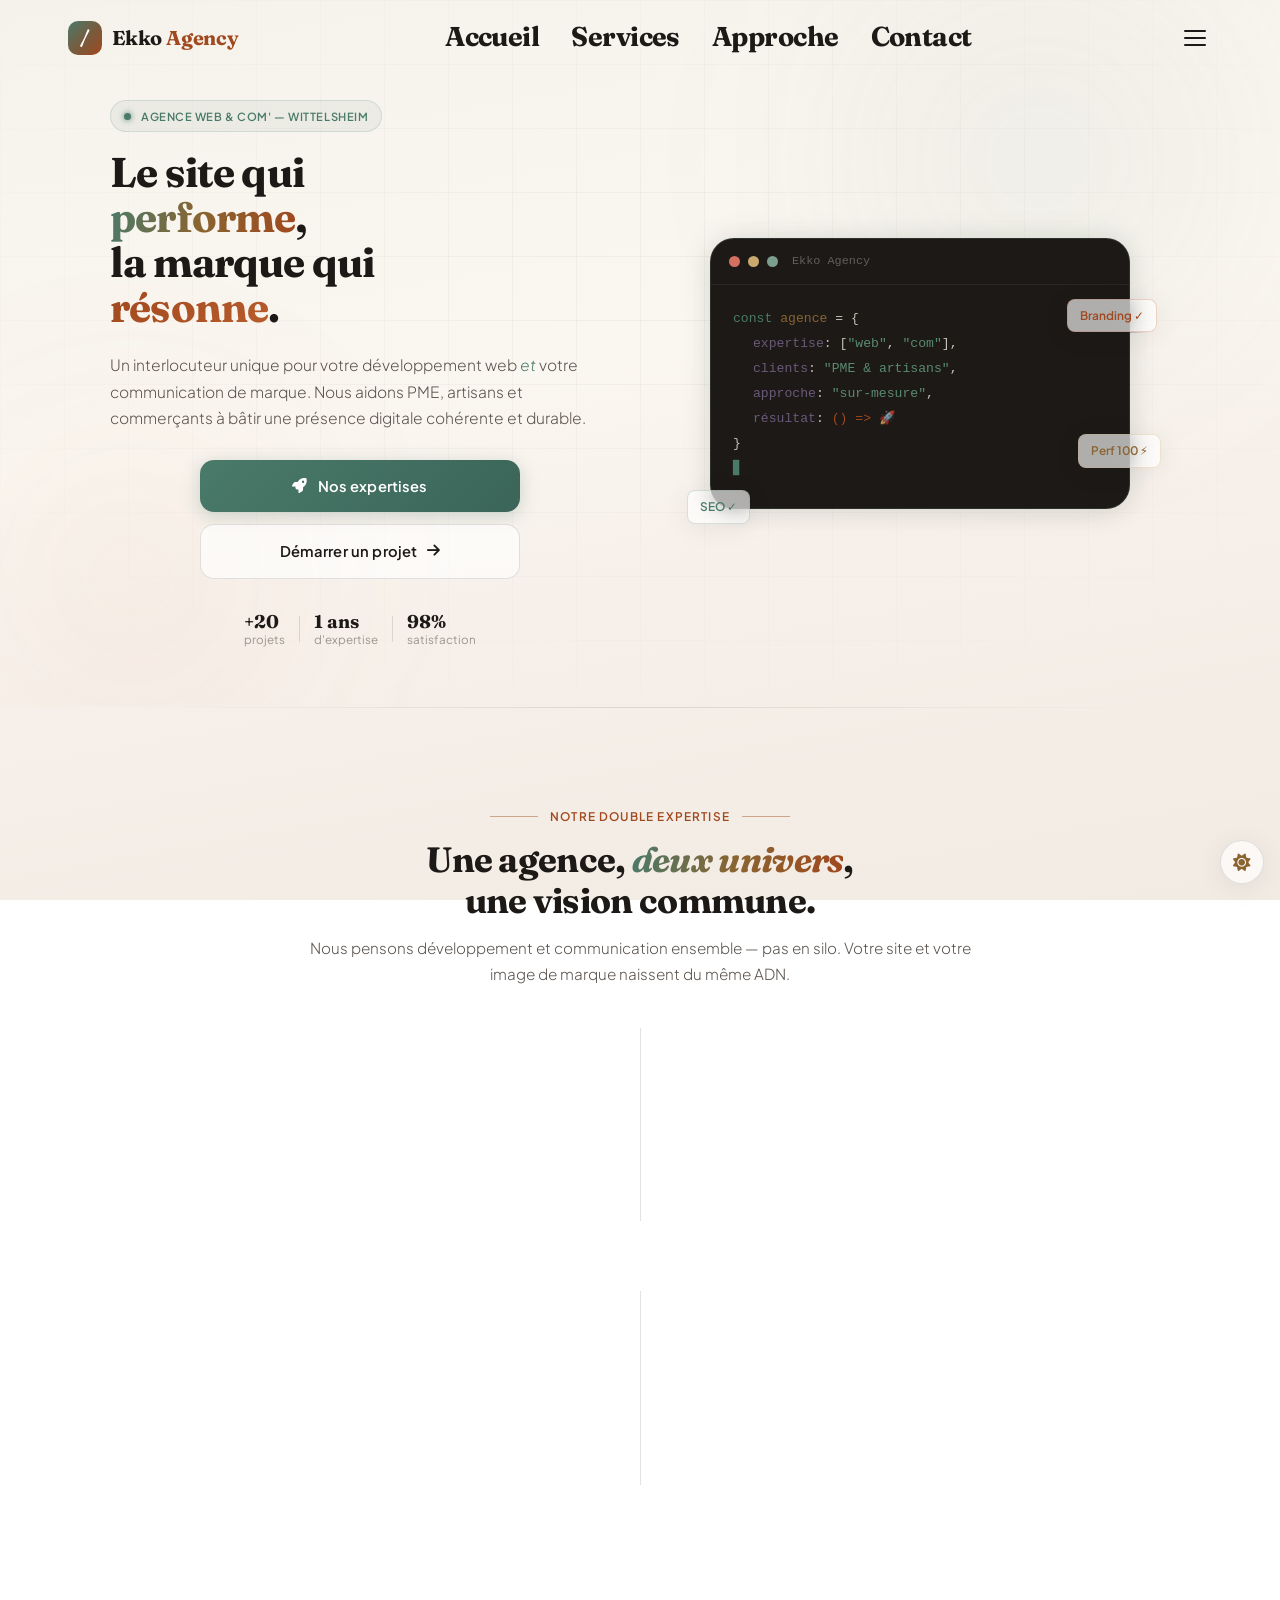
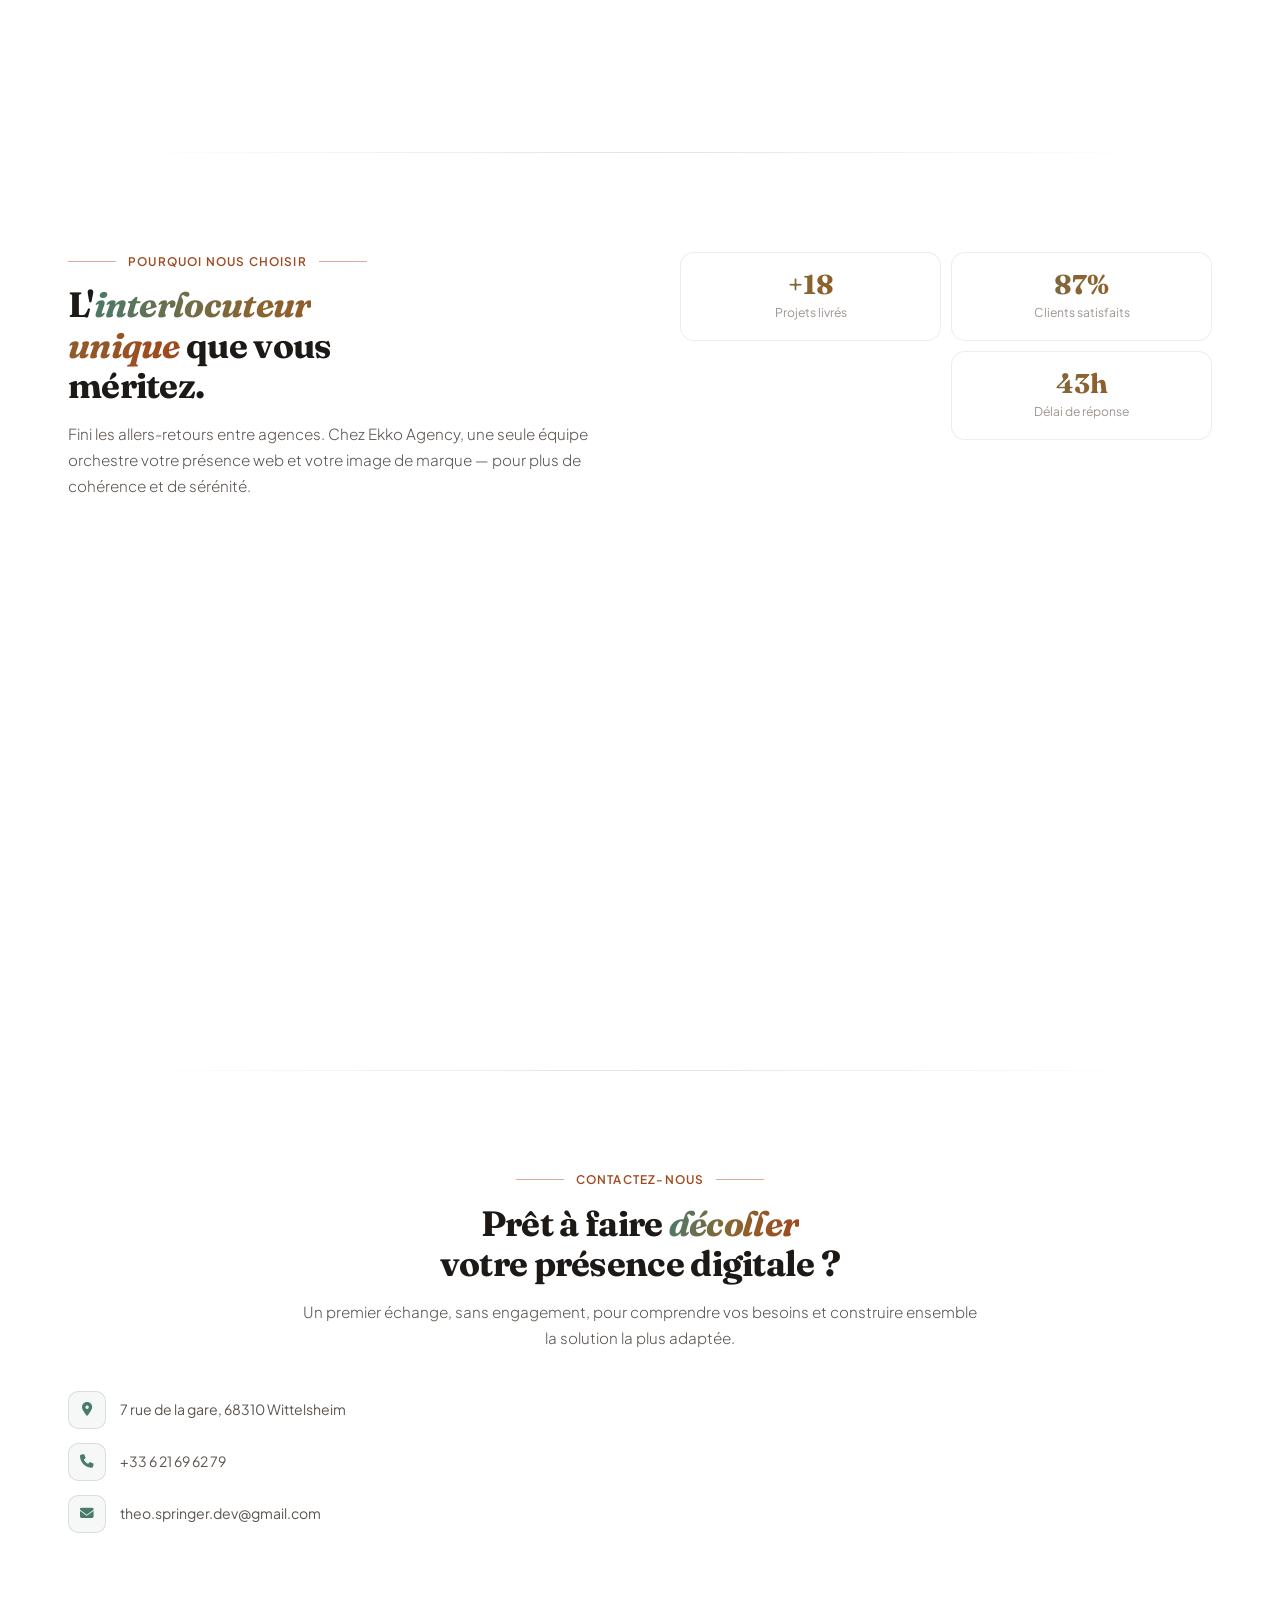
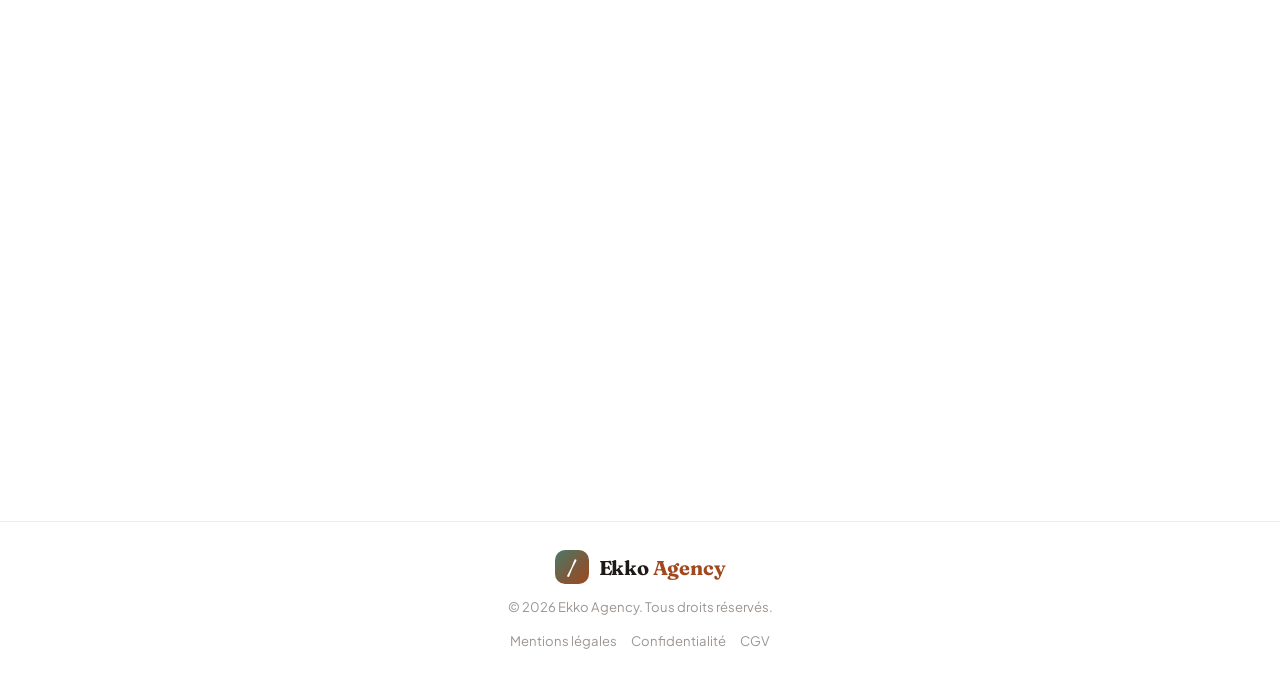
==== commit 17fcb7b1: "empty commit" ====
--- a/index.html
+++ b/index.html
@@ -246,6 +246,7 @@
               <p class="section-eyebrow section-eyebrow--left">
                 <span class="eyebrow-line"></span>
                 Pourquoi nous choisir
+                <span class="eyebrow-line"></span>
               </p>
               <h2 class="section-title">
                 L'<em>interlocuteur<br />unique</em> que vous<br />méritez.
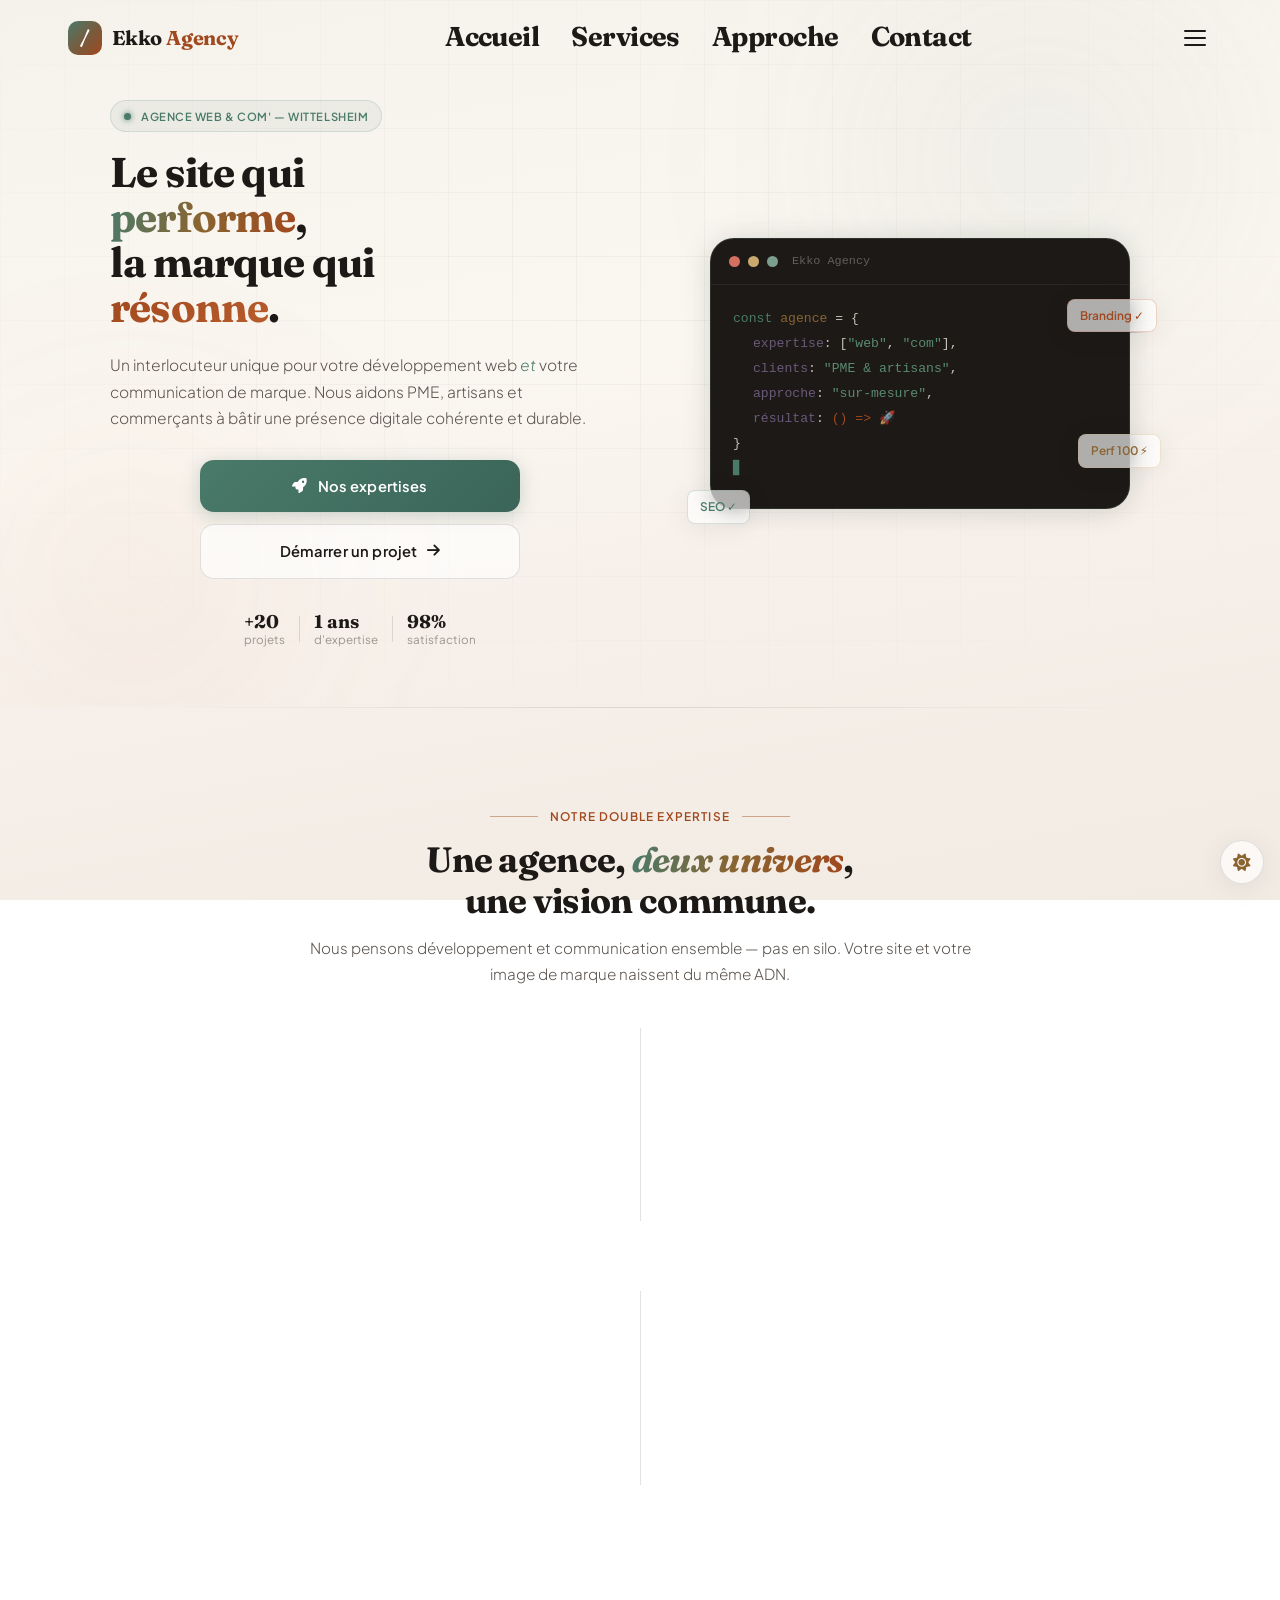
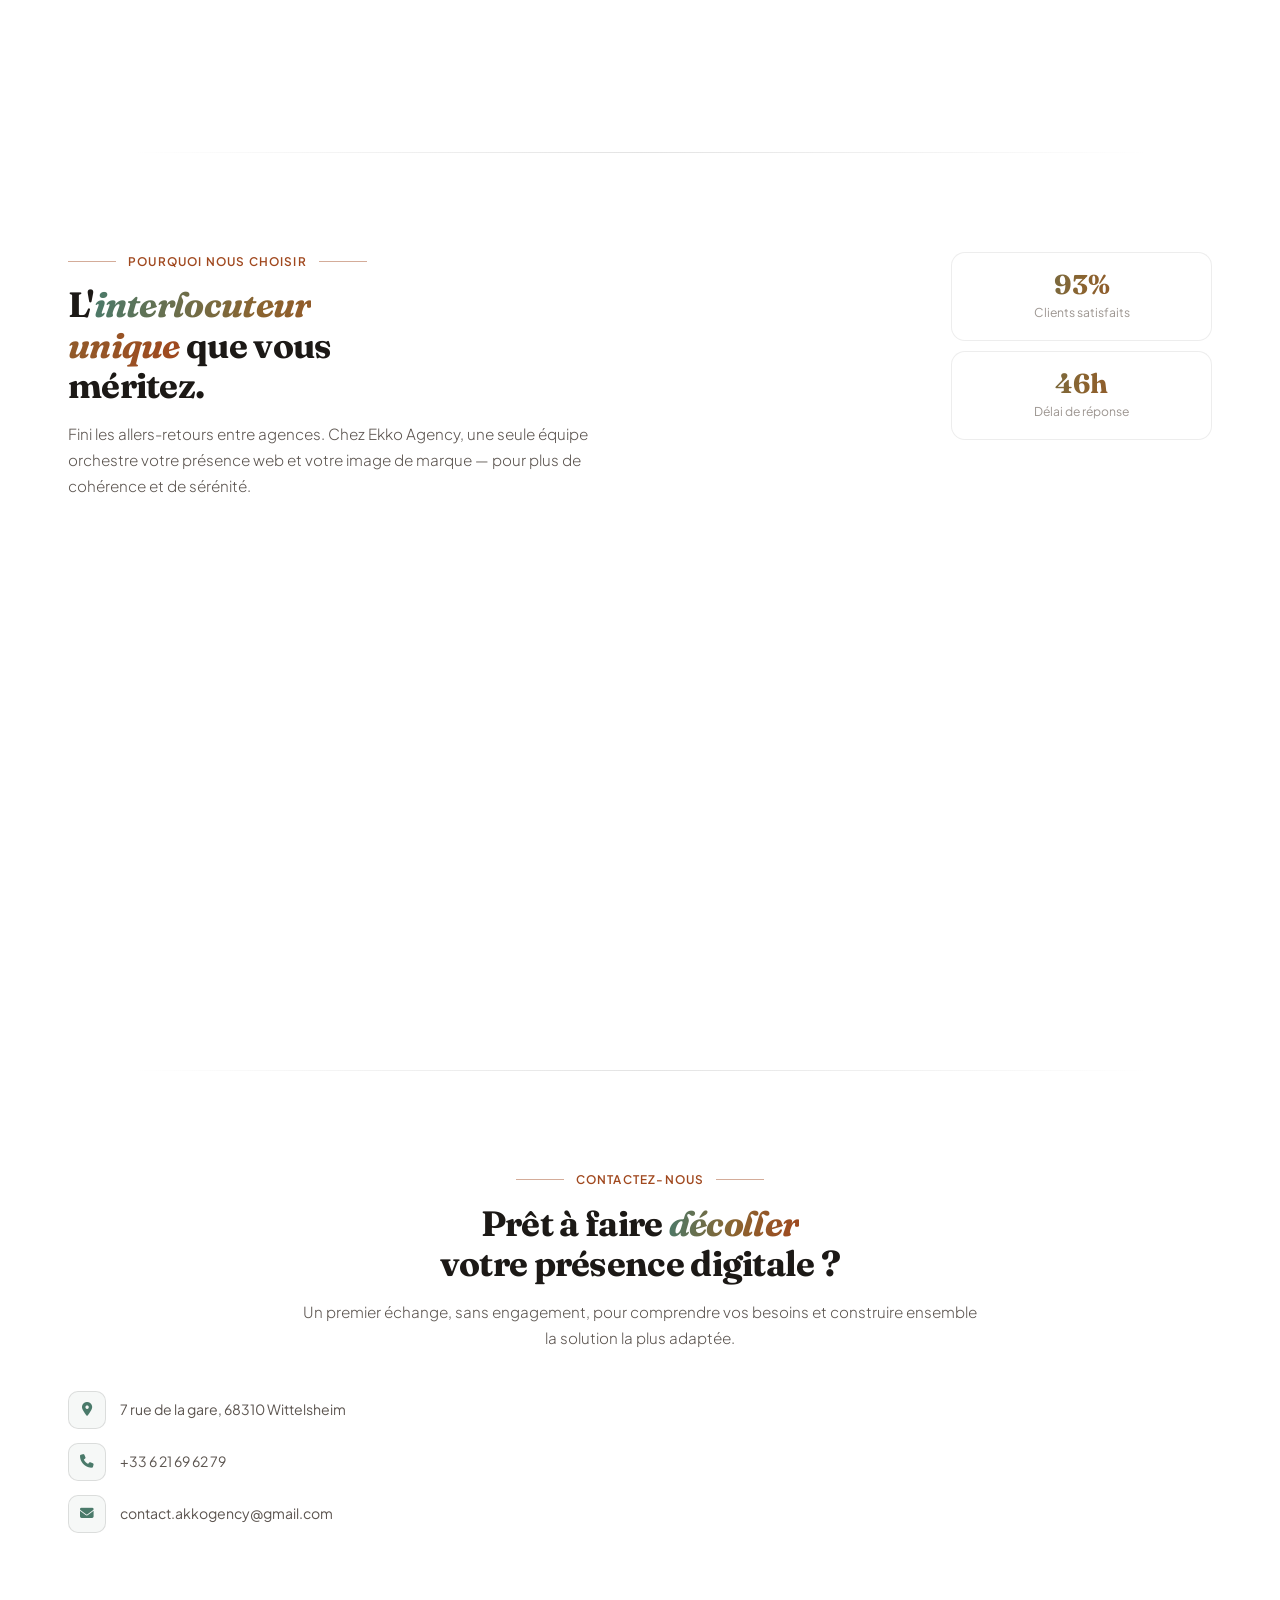
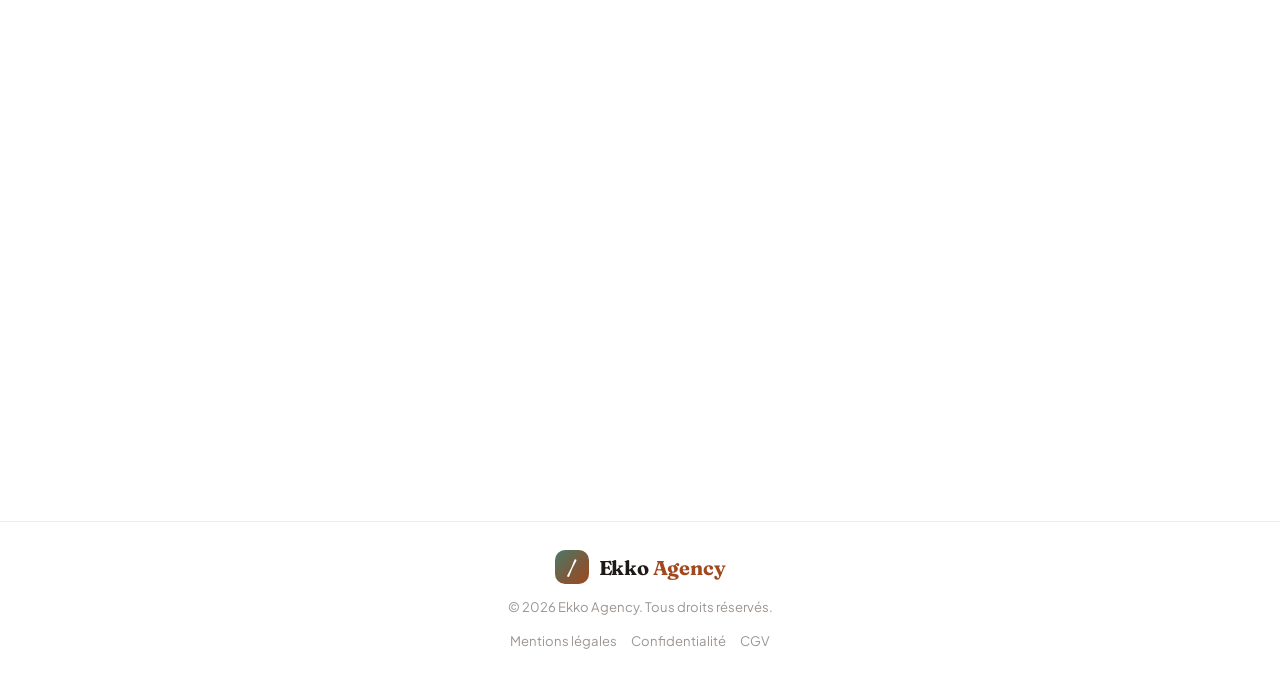
==== commit afe5743c: "update mail" ====
--- a/index.html
+++ b/index.html
@@ -396,7 +396,7 @@
               </li>
               <li>
                 <span class="contact__icon"><i class="fas fa-envelope"></i></span>
-                <a href="mailto:theo.springer.dev@gmail.com">theo.springer.dev@gmail.com</a>
+                <a href="mailto:contact.akkogency@gmail.com">contact.akkogency@gmail.com</a>
               </li>
             </ul>
 
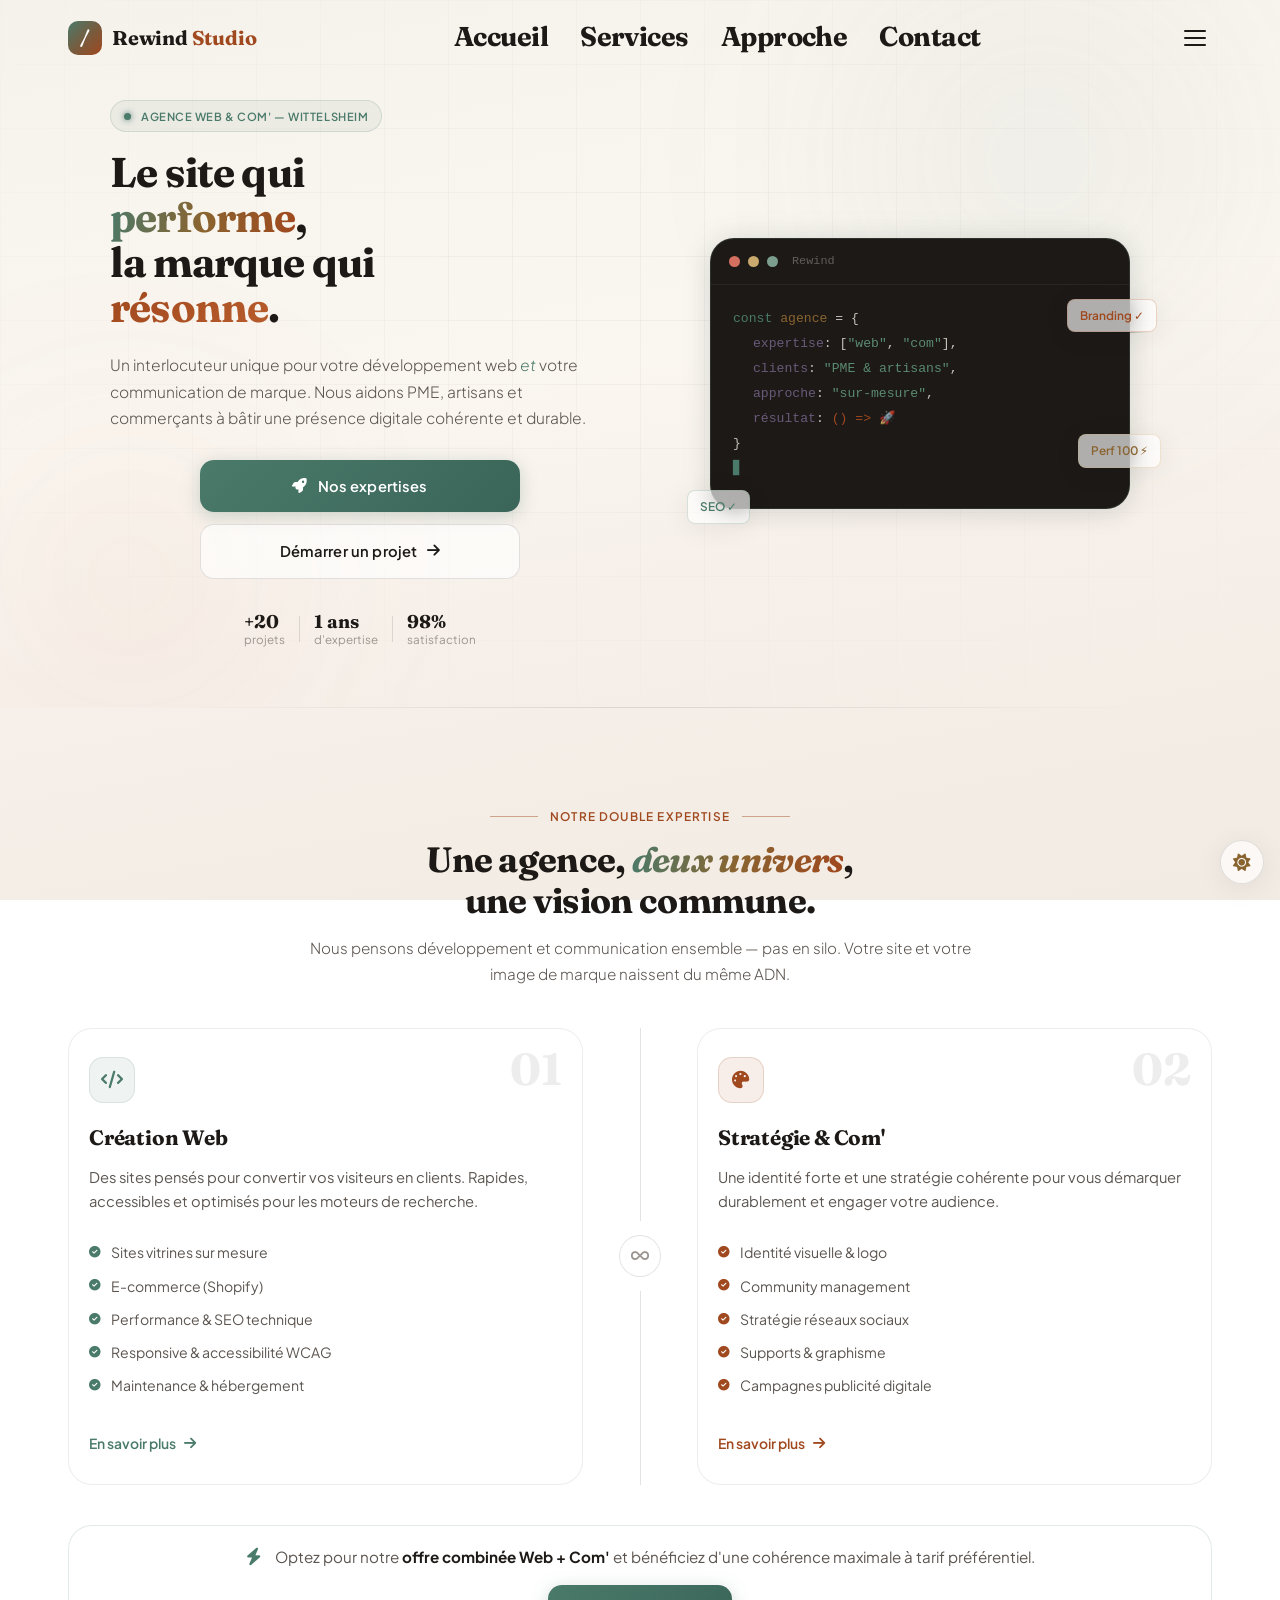
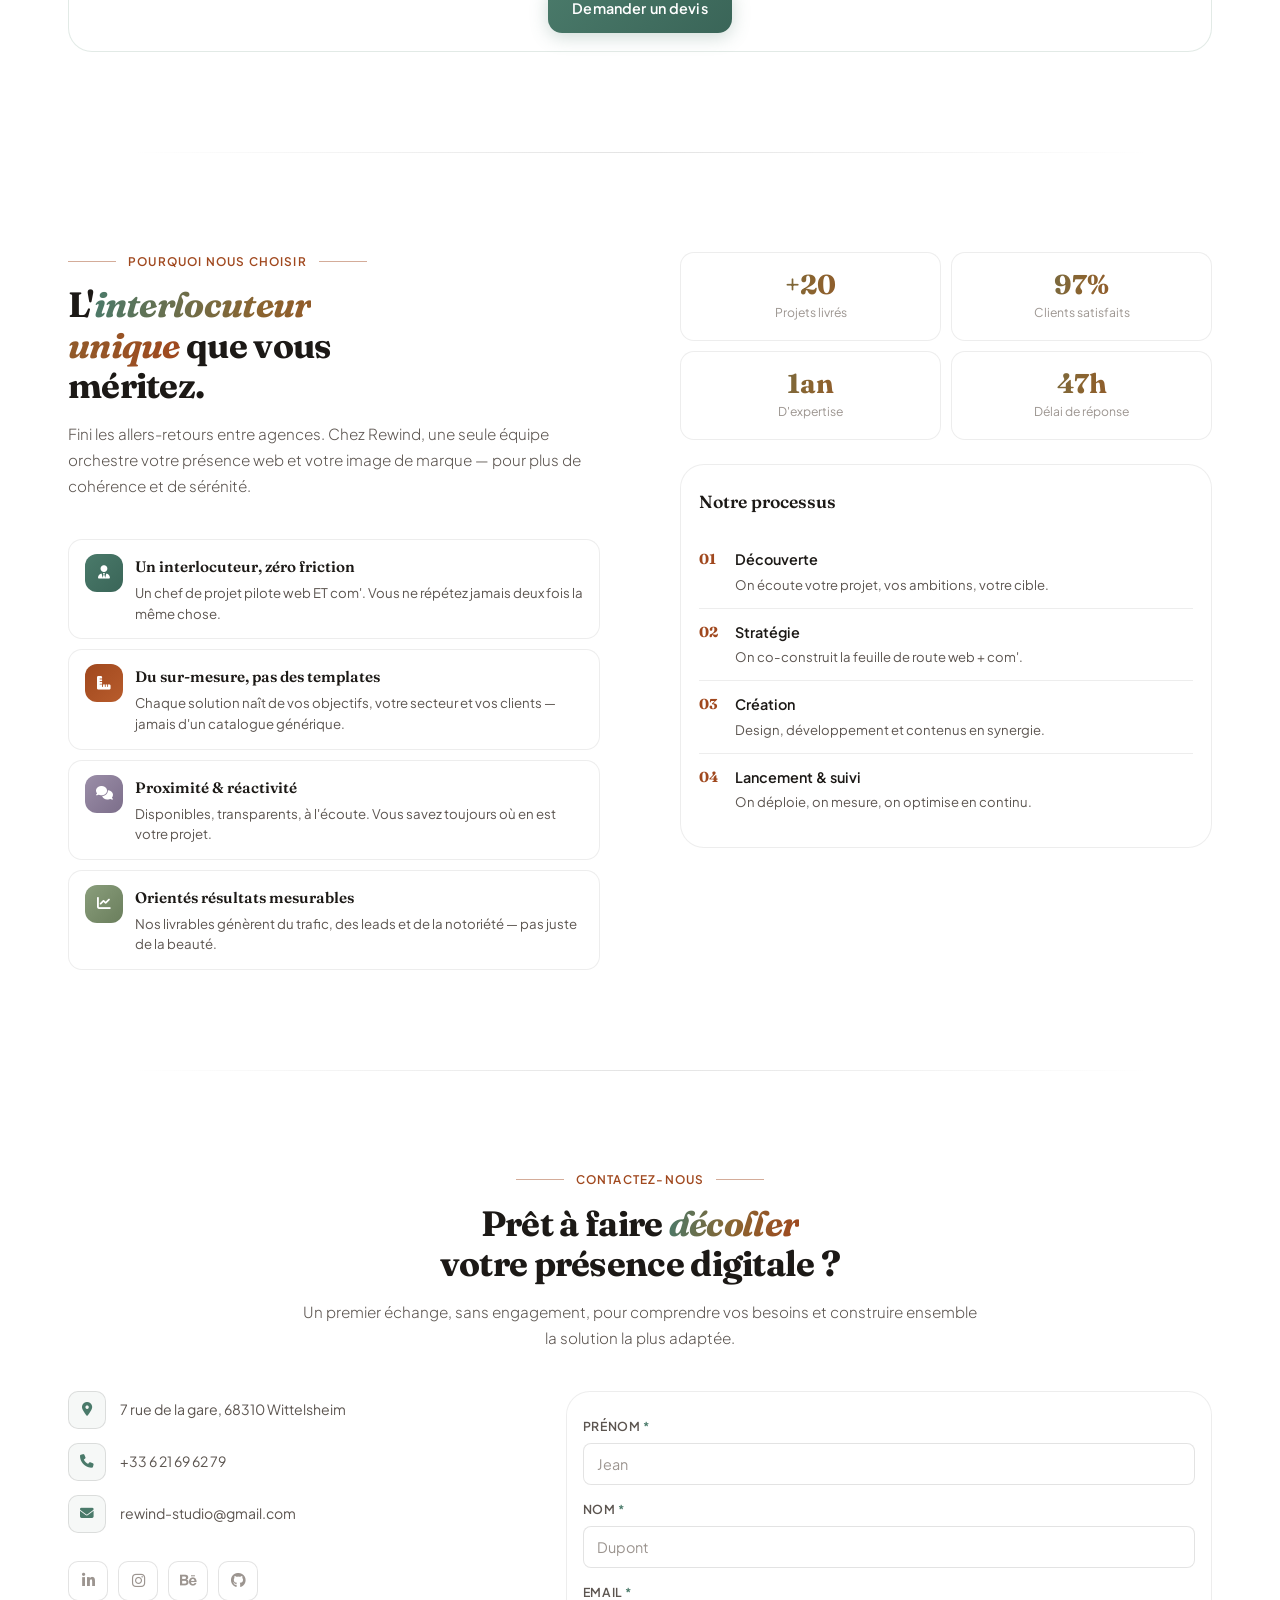
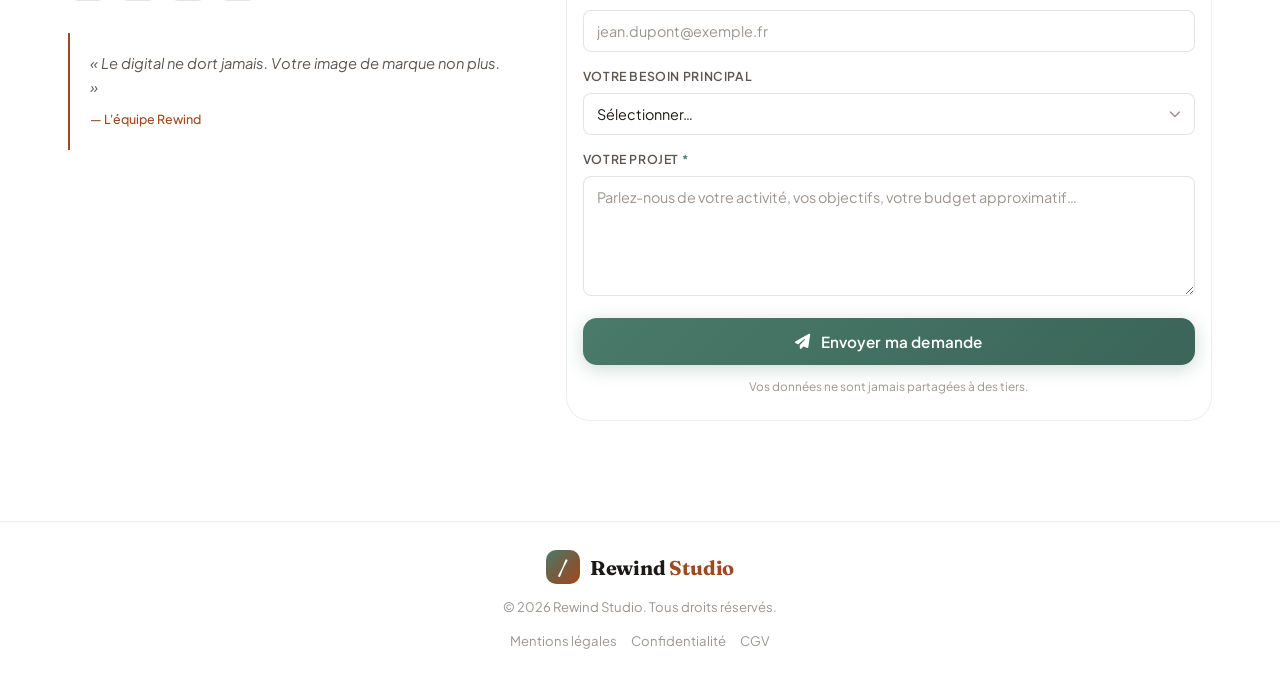
==== commit 63764a00: "brand name change" ====
--- a/index.html
+++ b/index.html
@@ -3,7 +3,7 @@
 <head>
   <meta charset="UTF-8" />
   <meta name="viewport" content="width=device-width, initial-scale=1.0" />
-  <title>Ekko Agency — Web & Communication</title>
+  <title>Rewind Studio — Web & Communication</title>
 
   <link rel="preconnect" href="https://fonts.googleapis.com" />
   <link rel="preconnect" href="https://fonts.gstatic.com" crossorigin />
@@ -33,7 +33,7 @@
         <div class="logo__mark">
           <span class="logo__slash">/</span>
         </div>
-        <span class="logo__name">Ekko <em>Agency</em></span>
+        <span class="logo__name">Rewind <em>Studio</em></span>
       </a>
 
       <nav id="main-nav" aria-label="Navigation principale">
@@ -122,7 +122,7 @@
               <span class="hero-card__dot hero-card__dot--red"></span>
               <span class="hero-card__dot hero-card__dot--amber"></span>
               <span class="hero-card__dot hero-card__dot--green"></span>
-              <span class="hero-card__label">Ekko Agency</span>
+              <span class="hero-card__label">Rewind</span>
             </div>
             <div class="hero-card__body">
               <div class="code-line"><span class="code-kw">const</span> <span class="code-var">agence</span> = {</div>
@@ -252,7 +252,7 @@
                 L'<em>interlocuteur<br />unique</em> que vous<br />méritez.
               </h2>
               <p class="section-desc">
-                Fini les allers-retours entre agences. Chez Ekko Agency, une seule équipe orchestre votre présence web et votre image de marque — pour plus de cohérence et de sérénité.
+                Fini les allers-retours entre agences. Chez Rewind, une seule équipe orchestre votre présence web et votre image de marque — pour plus de cohérence et de sérénité.
               </p>
             </header>
 
@@ -396,7 +396,7 @@
               </li>
               <li>
                 <span class="contact__icon"><i class="fas fa-envelope"></i></span>
-                <a href="mailto:contact.akkogency@gmail.com">contact.akkogency@gmail.com</a>
+                <a href="mailto:rewind-studio@gmail.com">rewind-studio@gmail.com</a>
               </li>
             </ul>
 
@@ -409,7 +409,7 @@
 
             <blockquote class="contact__quote">
               <p>« Le digital ne dort jamais. Votre image de marque non plus. »</p>
-              <cite>— L'équipe Ekko Agency</cite>
+              <cite>— L'équipe Rewind</cite>
             </blockquote>
 
           </aside>
@@ -420,8 +420,8 @@
 
               <!-- Champs cachés Web3Forms -->
               <input type="hidden" name="access_key"  value="86f1767e-69a7-4673-9812-ffeb78430f9c" />
-              <input type="hidden" name="subject"     value="Nouvelle demande de contact — Ekko Agency" />
-              <input type="hidden" name="from_name"   value="Site Ekko Agency" />
+              <input type="hidden" name="subject"     value="Nouvelle demande de contact — Rewind" />
+              <input type="hidden" name="from_name"   value="Site Rewind" />
               <input type="checkbox" name="botcheck"  style="display:none" tabindex="-1" autocomplete="off" />
 
               <div class="form__row">
@@ -483,9 +483,9 @@
     <div class="container footer__inner">
       <a href="#accueil" class="logo">
         <div class="logo__mark"><span class="logo__slash">/</span></div>
-        <span class="logo__name">Ekko <em>Agency</em></span>
+        <span class="logo__name">Rewind <em>Studio</em></span>
       </a>
-      <p class="footer__copy">© 2026 Ekko Agency. Tous droits réservés.</p>
+      <p class="footer__copy">© 2026 Rewind Studio. Tous droits réservés.</p>
       <nav class="footer__links" aria-label="Liens légaux">
         <a href="mention.html">Mentions légales</a>
         <a href="confidentialite.html">Confidentialité</a>
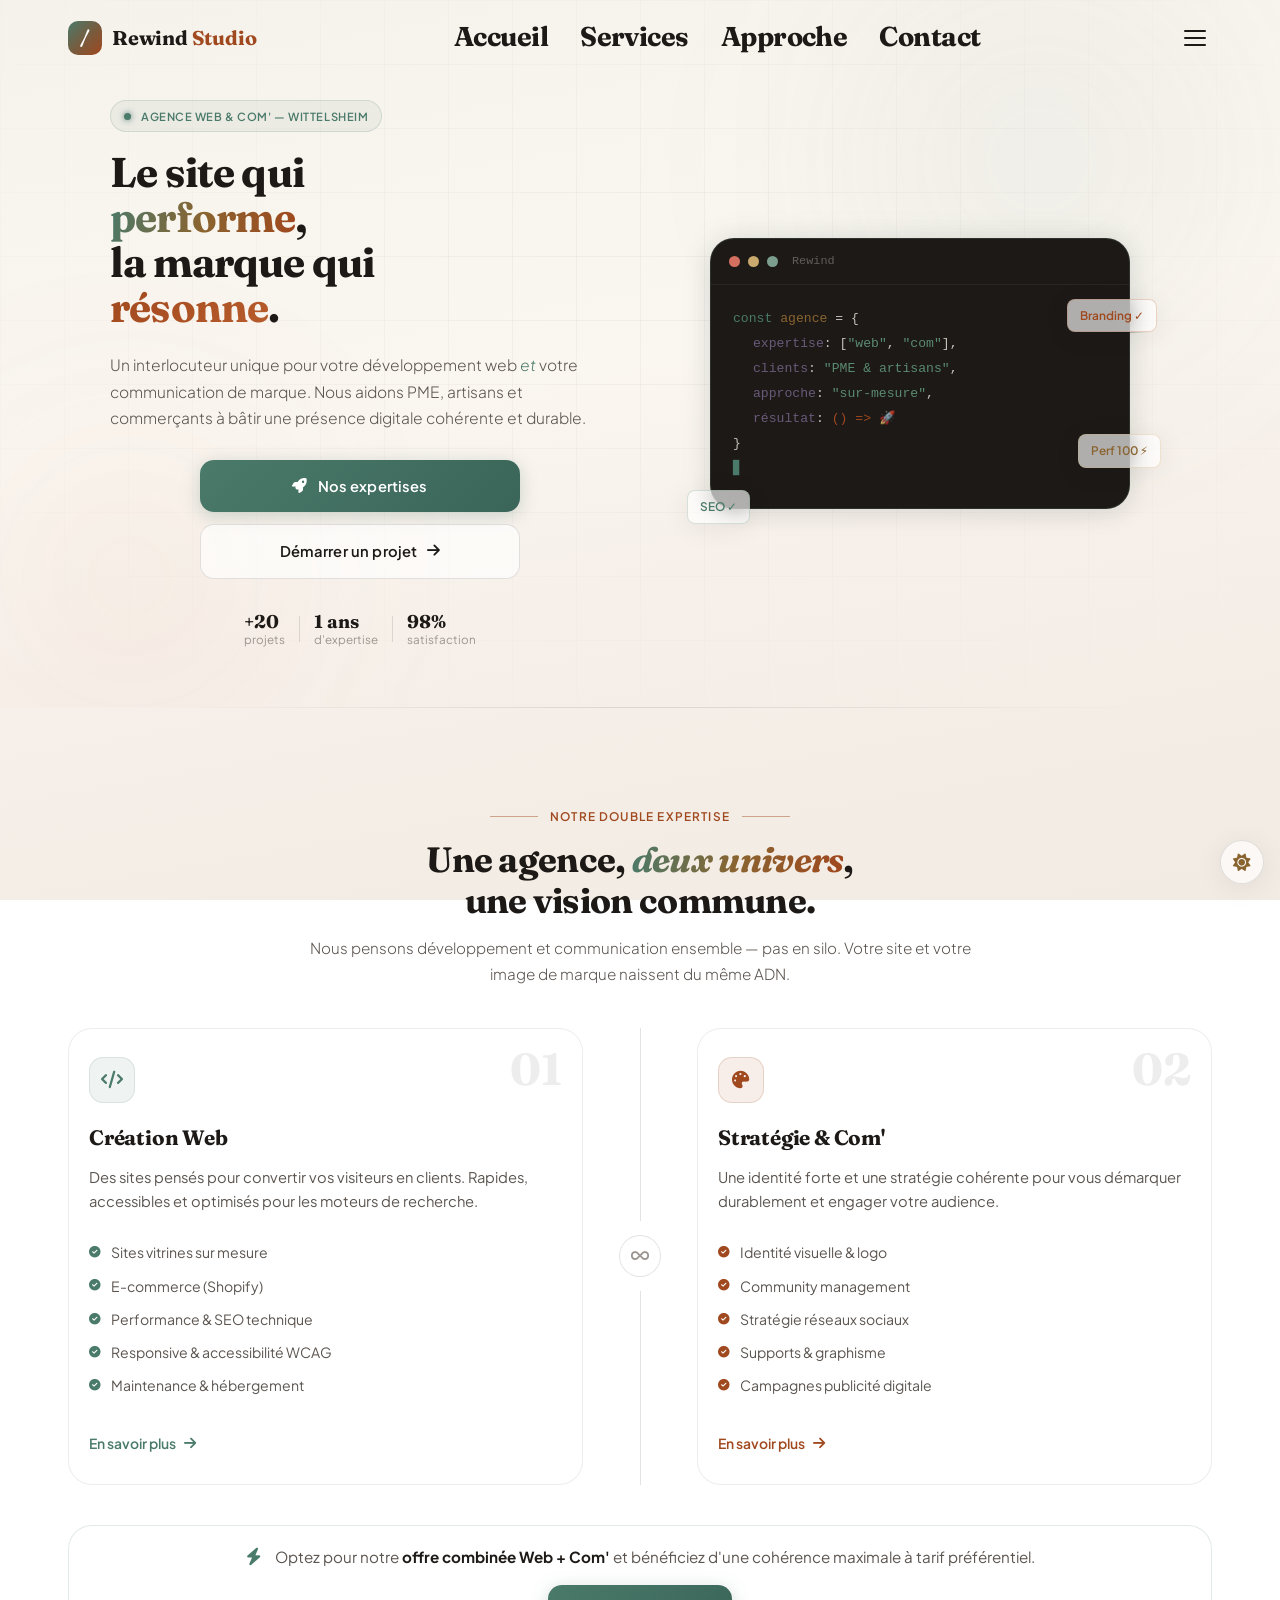
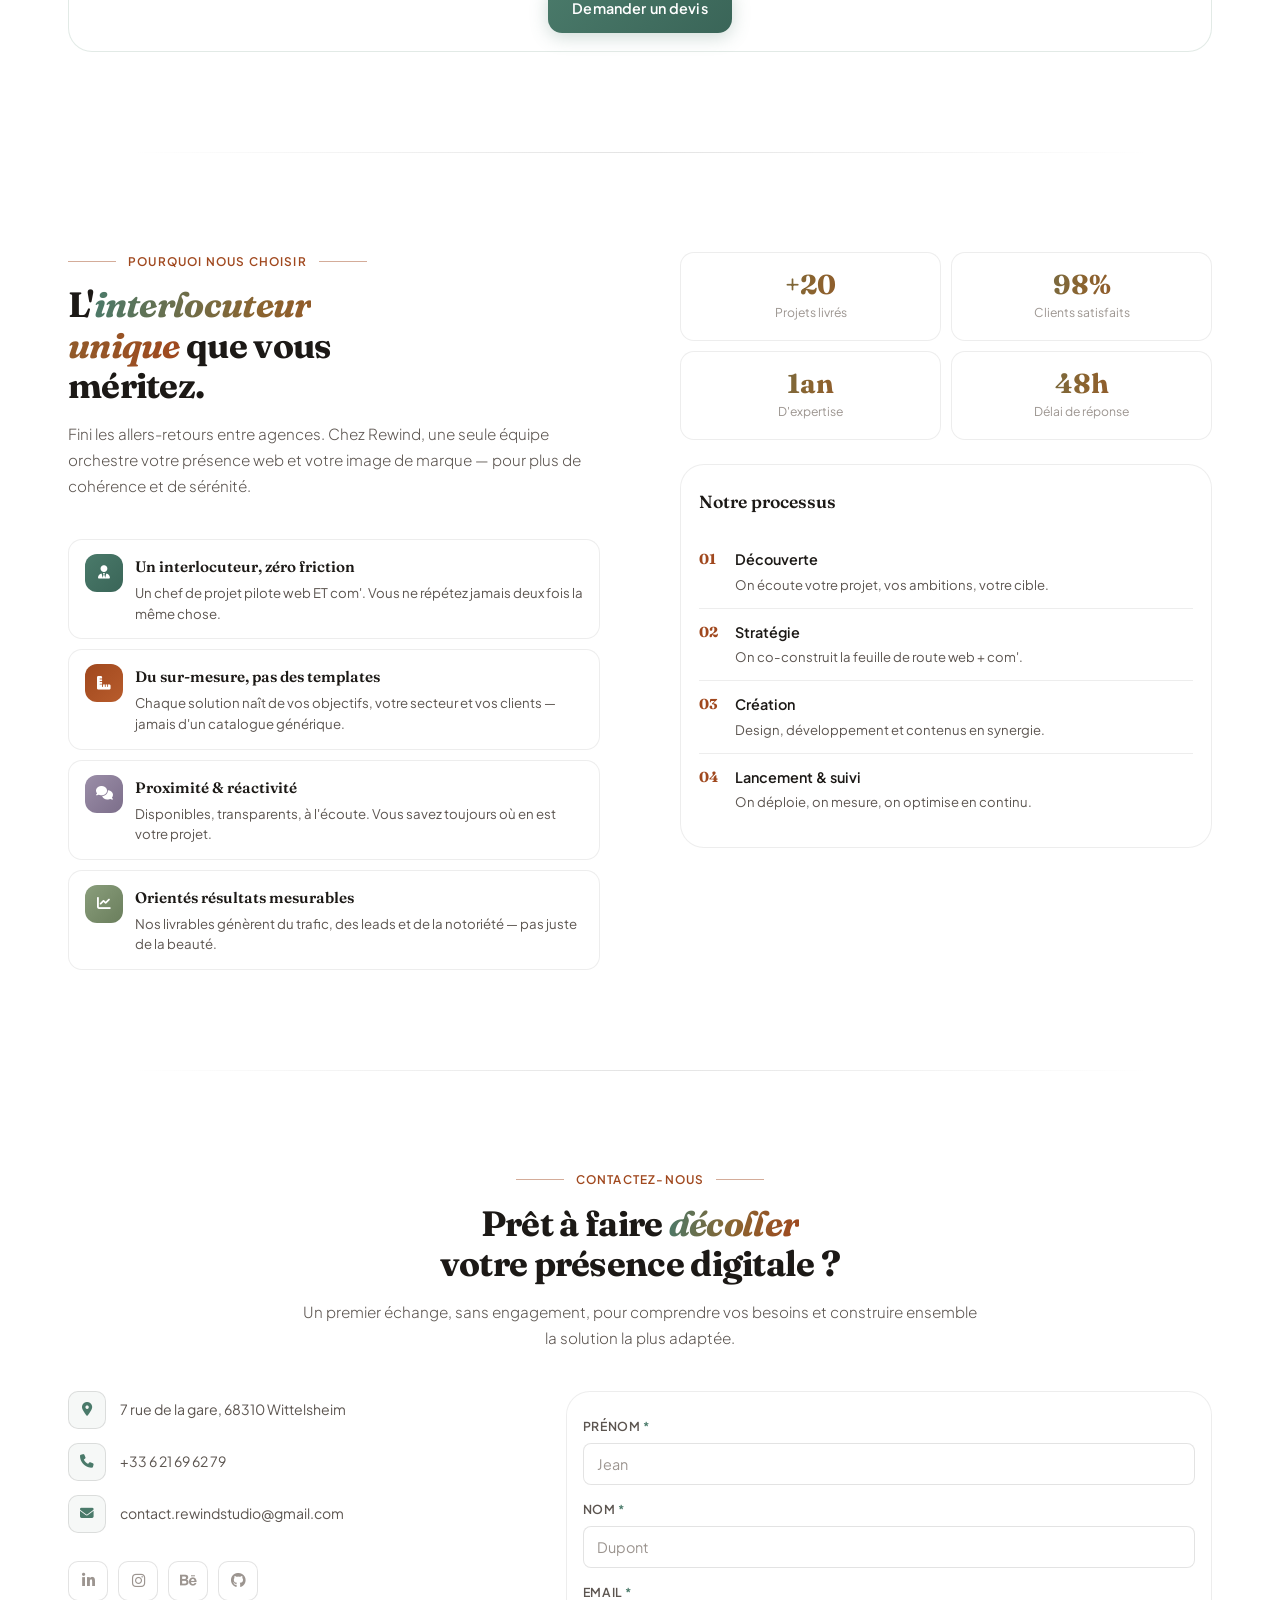
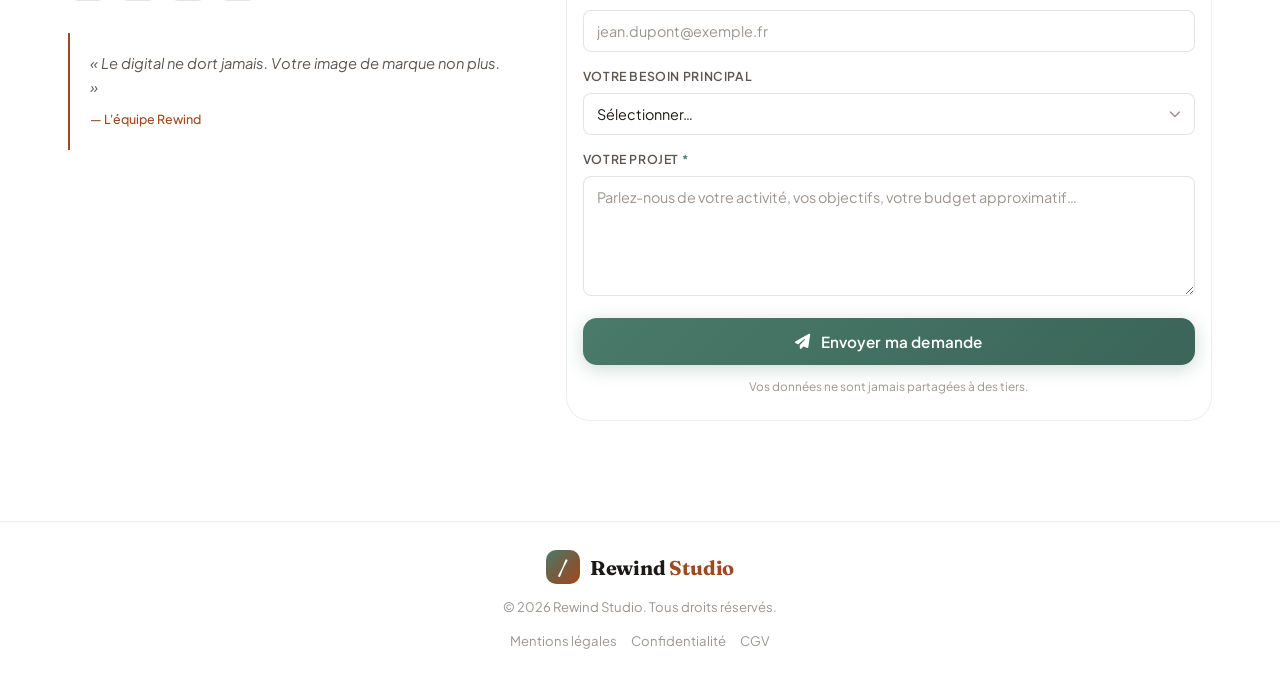
==== commit a925d403: "push modif" ====
--- a/index.html
+++ b/index.html
@@ -396,7 +396,7 @@
               </li>
               <li>
                 <span class="contact__icon"><i class="fas fa-envelope"></i></span>
-                <a href="mailto:rewind-studio@gmail.com">rewind-studio@gmail.com</a>
+                <a href="mailto:contact.rewindstudio@gmail.com">contact.rewindstudio@gmail.com</a>
               </li>
             </ul>
 
@@ -419,7 +419,7 @@
             <form class="contact-form" id="contact-form" novalidate>
 
               <!-- Champs cachés Web3Forms -->
-              <input type="hidden" name="access_key"  value="86f1767e-69a7-4673-9812-ffeb78430f9c" />
+              <input type="hidden" name="access_key"  value="2fafe665-8fca-4912-8bc5-a7daaf5acbce" />
               <input type="hidden" name="subject"     value="Nouvelle demande de contact — Rewind" />
               <input type="hidden" name="from_name"   value="Site Rewind" />
               <input type="checkbox" name="botcheck"  style="display:none" tabindex="-1" autocomplete="off" />
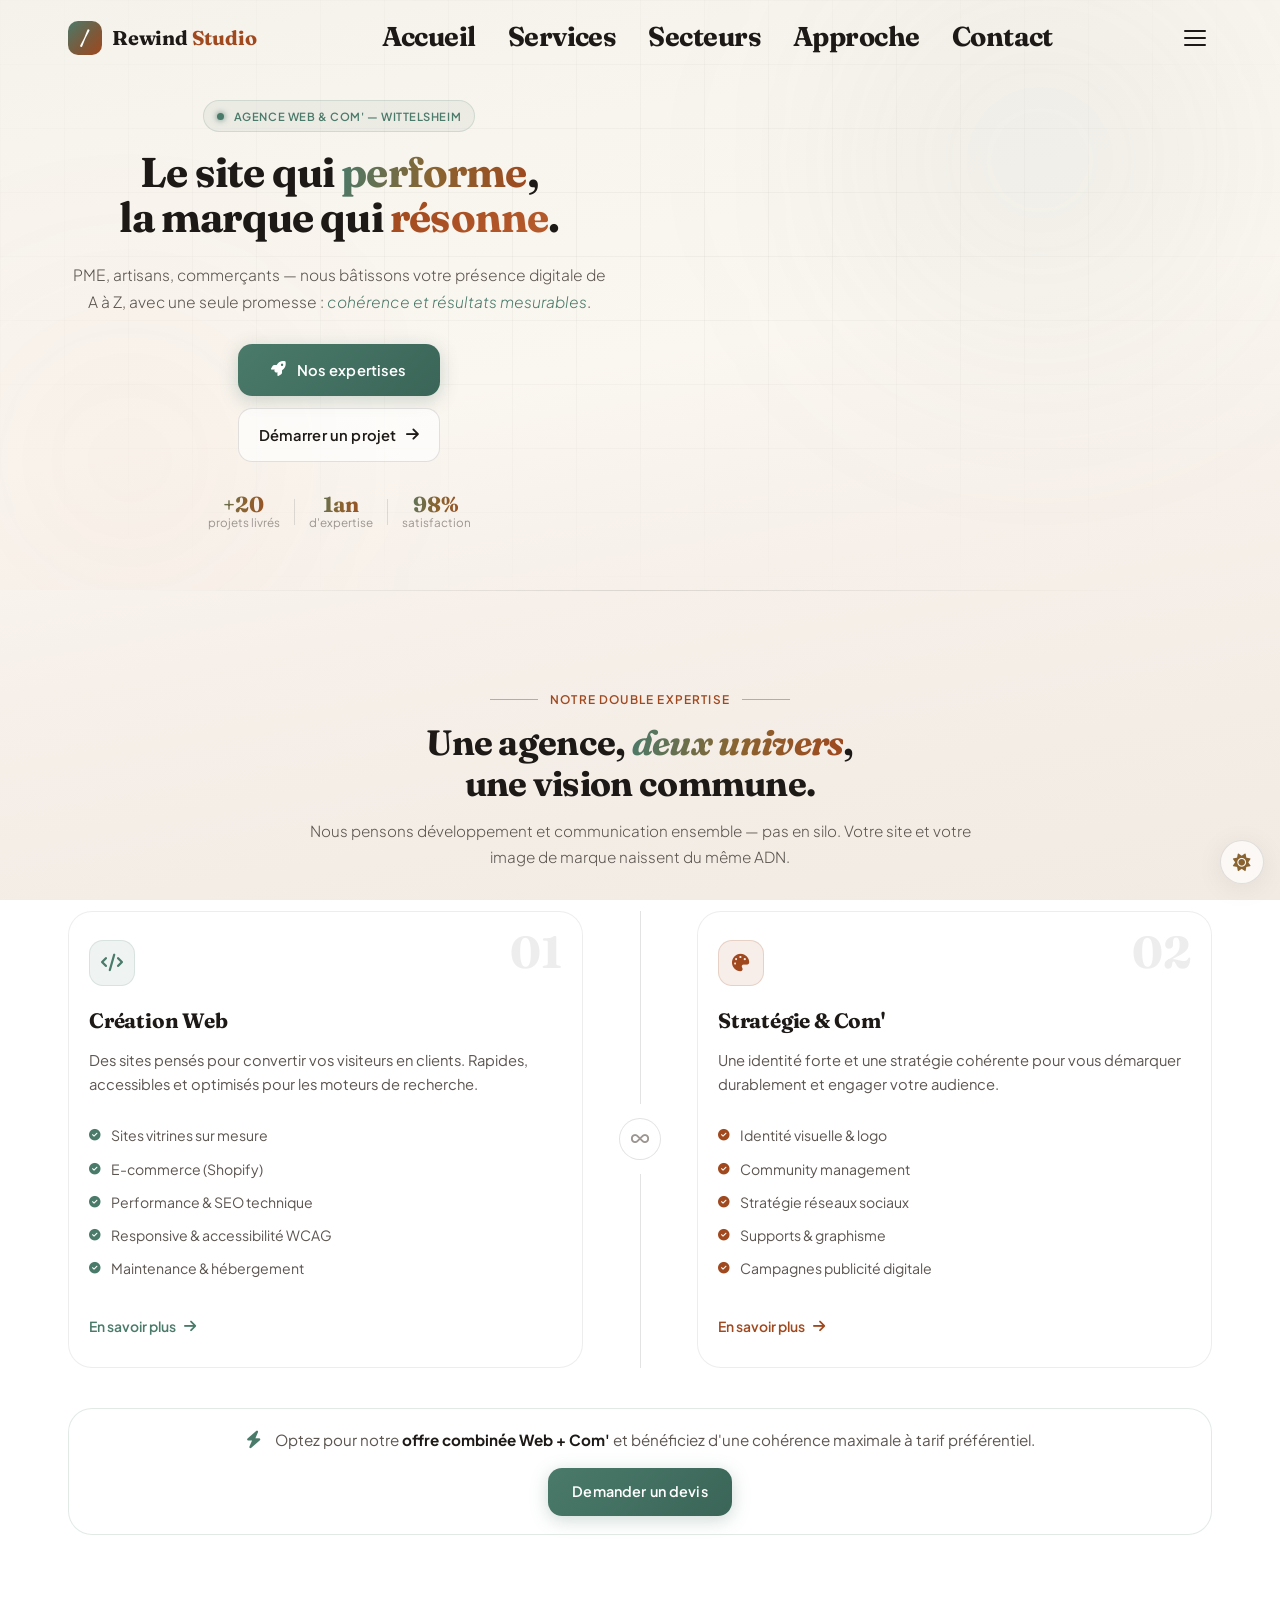
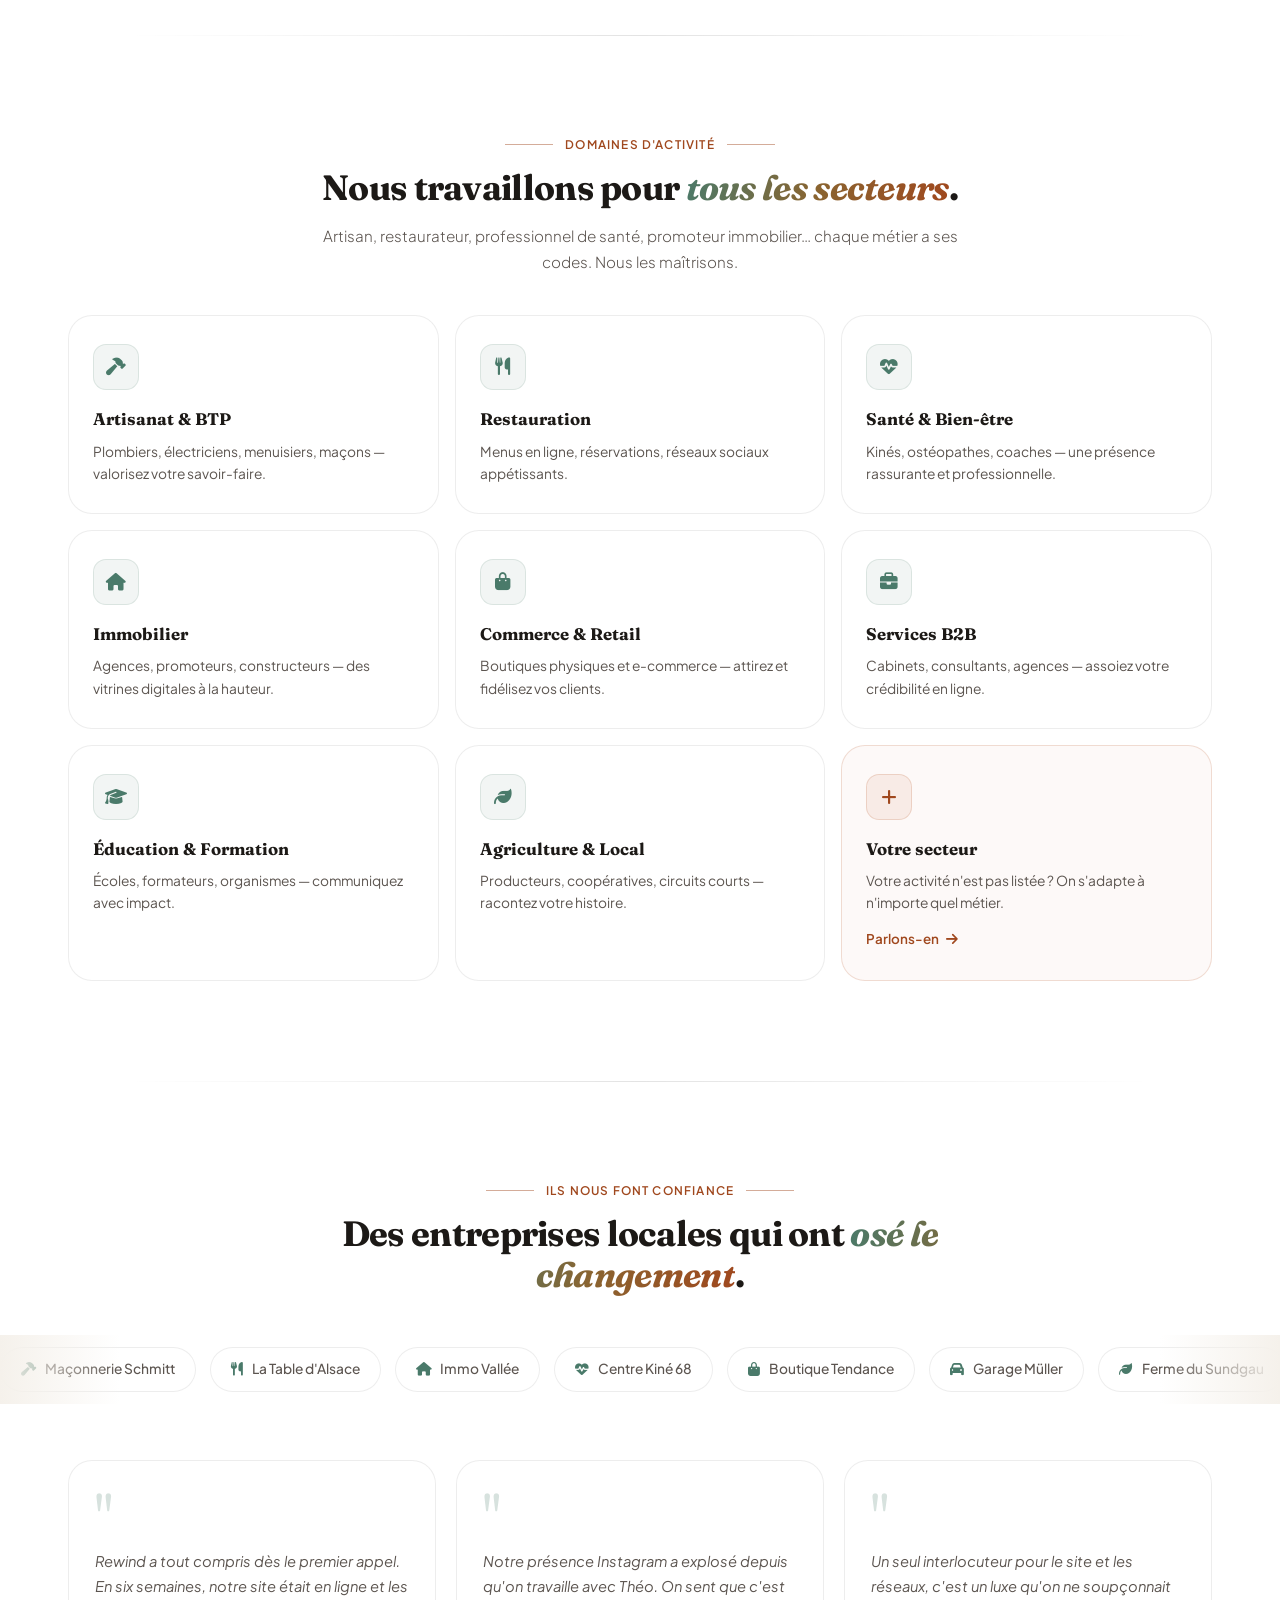
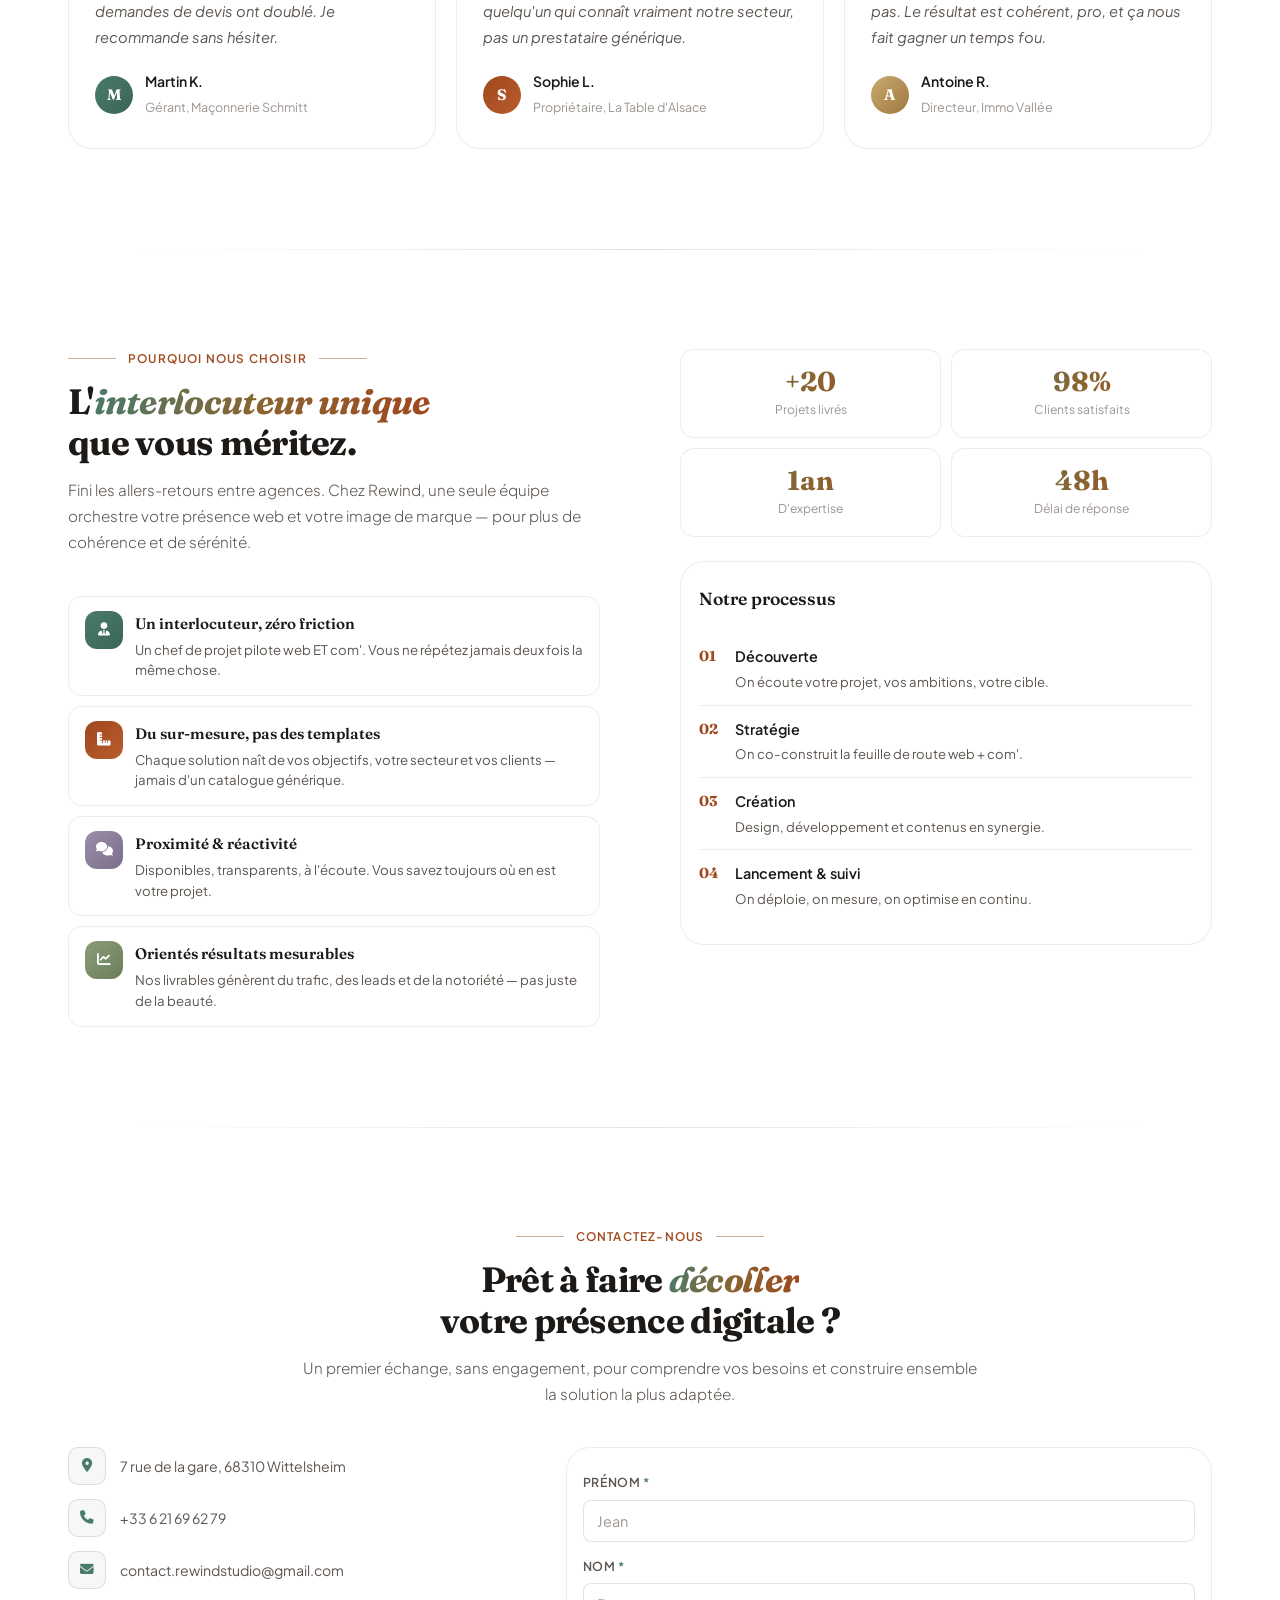
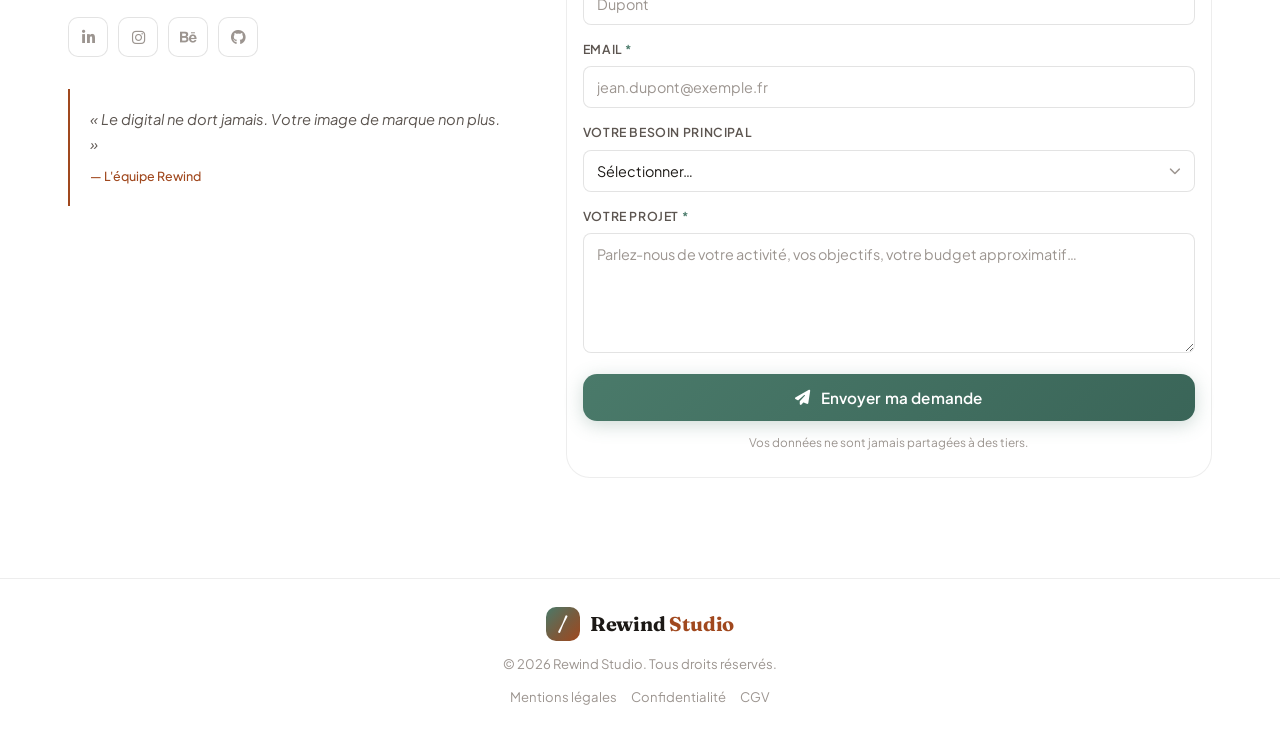
==== commit 95aaad46: "style temp" ====
--- a/index.html
+++ b/index.html
@@ -14,35 +14,25 @@
 
 <body>
 
-  <!-- ================================================
-       TOGGLE DARK / LIGHT — bouton flottant
-  ================================================ -->
   <button class="theme-toggle" id="theme-toggle" aria-label="Changer de thème">
     <span class="theme-toggle__icon theme-toggle__icon--moon"><i class="fas fa-moon"></i></span>
     <span class="theme-toggle__icon theme-toggle__icon--sun"><i class="fas fa-sun"></i></span>
-    <span class="theme-toggle__track"></span>
   </button>
 
-  <!-- ================================================
-       NAVIGATION
-  ================================================ -->
+  <!-- ── HEADER ── -->
   <header id="site-header">
     <div class="container header__inner">
-
       <a href="#accueil" class="logo">
-        <div class="logo__mark">
-          <span class="logo__slash">/</span>
-        </div>
+        <div class="logo__mark"><span class="logo__slash">/</span></div>
         <span class="logo__name">Rewind <em>Studio</em></span>
       </a>
-
       <nav id="main-nav" aria-label="Navigation principale">
-        <a href="#accueil"  class="nav__link" data-close>Accueil</a>
-        <a href="#services" class="nav__link" data-close>Services</a>
-        <a href="#approche" class="nav__link" data-close>Approche</a>
-        <a href="#contact"  class="nav__link" data-close>Contact</a>
+        <a href="#accueil"   class="nav__link" data-close>Accueil</a>
+        <a href="#services"  class="nav__link" data-close>Services</a>
+        <a href="#secteurs"  class="nav__link" data-close>Secteurs</a>
+        <a href="#approche"  class="nav__link" data-close>Approche</a>
+        <a href="#contact"   class="nav__link" data-close>Contact</a>
       </nav>
-
       <div class="header__actions">
         <a href="#contact" class="btn btn--primary">
           <i class="fas fa-paper-plane"></i>
@@ -54,26 +44,21 @@
           <span class="nav-toggle__bar"></span>
         </button>
       </div>
-
     </div>
   </header>
 
   <main>
 
-    <!-- ================================================
-         HERO — Section Accueil
-    ================================================ -->
+    <!-- ── HERO ── -->
     <section id="accueil" class="hero">
-
       <div class="hero__bg" aria-hidden="true">
         <div class="hero__orb hero__orb--1"></div>
         <div class="hero__orb hero__orb--2"></div>
         <div class="hero__grid"></div>
       </div>
 
-      <div class="container hero__inner">
-
-        <div class="hero__content">
+      <div class="container hero__inner hero__inner--centered">
+        <div class="hero__content hero__content--centered">
 
           <div class="hero__badge">
             <span class="hero__badge-dot"></span>
@@ -81,15 +66,12 @@
           </div>
 
           <h1 class="hero__title">
-            Le site qui<br />
-            <em class="hero__title-em">performe</em>,<br />
-            la marque qui<br />
-            <em class="hero__title-em hero__title-em--alt">résonne</em>.
+            Le site qui <em class="hero__title-em">performe</em>,<br />
+            la marque qui <em class="hero__title-em hero__title-em--alt">résonne</em>.
           </h1>
 
           <p class="hero__subtitle">
-            Un interlocuteur unique pour votre développement web <em>et</em> votre communication de marque.
-            Nous aidons PME, artisans et commerçants à bâtir une présence digitale cohérente et durable.
+            PME, artisans, commerçants — nous bâtissons votre présence digitale de A à Z, avec une seule promesse : <em>cohérence et résultats mesurables</em>.
           </p>
 
           <div class="hero__cta">
@@ -103,42 +85,18 @@
 
           <div class="hero__trust">
             <div class="trust-item">
-              <strong>+20</strong><span>projets</span>
+              <strong class="stat__value">+20</strong><span>projets livrés</span>
             </div>
             <div class="trust-sep" aria-hidden="true"></div>
             <div class="trust-item">
-              <strong>1 ans</strong><span>d'expertise</span>
+              <strong class="stat__value">1 an</strong><span>d'expertise</span>
             </div>
             <div class="trust-sep" aria-hidden="true"></div>
             <div class="trust-item">
-              <strong>98%</strong><span>satisfaction</span>
-            </div>
-          </div>
-        </div>
-
-        <div class="hero__visual" aria-hidden="true">
-          <div class="hero-card">
-            <div class="hero-card__header">
-              <span class="hero-card__dot hero-card__dot--red"></span>
-              <span class="hero-card__dot hero-card__dot--amber"></span>
-              <span class="hero-card__dot hero-card__dot--green"></span>
-              <span class="hero-card__label">Rewind</span>
-            </div>
-            <div class="hero-card__body">
-              <div class="code-line"><span class="code-kw">const</span> <span class="code-var">agence</span> = {</div>
-              <div class="code-line code-indent"><span class="code-key">expertise</span>: [<span class="code-str">"web"</span>, <span class="code-str">"com"</span>],</div>
-              <div class="code-line code-indent"><span class="code-key">clients</span>: <span class="code-str">"PME &amp; artisans"</span>,</div>
-              <div class="code-line code-indent"><span class="code-key">approche</span>: <span class="code-str">"sur-mesure"</span>,</div>
-              <div class="code-line code-indent"><span class="code-key">résultat</span>: <span class="code-fn">() =&gt;</span> 🚀</div>
-              <div class="code-line">}</div>
-              <div class="code-line code-cursor"></div>
-            </div>
-            <div class="hero-card__tag hero-card__tag--1">SEO ✓</div>
-            <div class="hero-card__tag hero-card__tag--2">Branding ✓</div>
-            <div class="hero-card__tag hero-card__tag--3">Perf 100 ⚡</div>
-          </div>
-        </div>
-
+              <strong class="stat__value">98%</strong><span>satisfaction</span>
+            </div>
+          </div>
+        </div>
       </div>
 
       <a href="#services" class="scroll-hint" aria-label="Défiler vers les services">
@@ -146,9 +104,7 @@
       </a>
     </section>
 
-    <!-- ================================================
-         SERVICES — La double expertise
-    ================================================ -->
+    <!-- ── SERVICES ── -->
     <section id="services" class="services">
       <div class="container">
 
@@ -170,9 +126,7 @@
 
           <article class="service-card service-card--web reveal reveal-delay-1">
             <div class="service-card__accent" aria-hidden="true"></div>
-            <div class="service-card__icon">
-              <i class="fas fa-code"></i>
-            </div>
+            <div class="service-card__icon"><i class="fas fa-code"></i></div>
             <div class="service-card__number" aria-hidden="true">01</div>
             <h3 class="service-card__title">Création Web</h3>
             <p class="service-card__desc">
@@ -192,17 +146,13 @@
 
           <div class="services__divider reveal" aria-hidden="true">
             <div class="services__divider-line"></div>
-            <div class="services__divider-icon">
-              <i class="fas fa-infinity"></i>
-            </div>
+            <div class="services__divider-icon"><i class="fas fa-infinity"></i></div>
             <div class="services__divider-line"></div>
           </div>
 
           <article class="service-card service-card--com reveal reveal-delay-2">
             <div class="service-card__accent" aria-hidden="true"></div>
-            <div class="service-card__icon">
-              <i class="fas fa-palette"></i>
-            </div>
+            <div class="service-card__icon"><i class="fas fa-palette"></i></div>
             <div class="service-card__number" aria-hidden="true">02</div>
             <h3 class="service-card__title">Stratégie &amp; Com'</h3>
             <p class="service-card__desc">
@@ -233,9 +183,257 @@
       </div>
     </section>
 
-    <!-- ================================================
-         APPROCHE — Pourquoi nous ?
-    ================================================ -->
+    <!-- ── SECTEURS D'ACTIVITÉ ── -->
+    <section id="secteurs" class="secteurs">
+      <div class="container">
+
+        <header class="section-header reveal">
+          <p class="section-eyebrow">
+            <span class="eyebrow-line"></span>
+            Domaines d'activité
+            <span class="eyebrow-line"></span>
+          </p>
+          <h2 class="section-title">
+            Nous travaillons pour <em>tous les secteurs</em>.
+          </h2>
+          <p class="section-desc">
+            Artisan, restaurateur, professionnel de santé, promoteur immobilier… chaque métier a ses codes. Nous les maîtrisons.
+          </p>
+        </header>
+
+        <div class="secteurs__grid">
+
+          <div class="secteur-card reveal reveal-delay-1">
+            <div class="secteur-card__icon">
+              <i class="fas fa-hammer"></i>
+            </div>
+            <h3 class="secteur-card__name">Artisanat &amp; BTP</h3>
+            <p class="secteur-card__desc">Plombiers, électriciens, menuisiers, maçons — valorisez votre savoir-faire.</p>
+          </div>
+
+          <div class="secteur-card reveal reveal-delay-2">
+            <div class="secteur-card__icon">
+              <i class="fas fa-utensils"></i>
+            </div>
+            <h3 class="secteur-card__name">Restauration</h3>
+            <p class="secteur-card__desc">Menus en ligne, réservations, réseaux sociaux appétissants.</p>
+          </div>
+
+          <div class="secteur-card reveal reveal-delay-3">
+            <div class="secteur-card__icon">
+              <i class="fas fa-heartbeat"></i>
+            </div>
+            <h3 class="secteur-card__name">Santé &amp; Bien-être</h3>
+            <p class="secteur-card__desc">Kinés, ostéopathes, coaches — une présence rassurante et professionnelle.</p>
+          </div>
+
+          <div class="secteur-card reveal reveal-delay-1">
+            <div class="secteur-card__icon">
+              <i class="fas fa-home"></i>
+            </div>
+            <h3 class="secteur-card__name">Immobilier</h3>
+            <p class="secteur-card__desc">Agences, promoteurs, constructeurs — des vitrines digitales à la hauteur.</p>
+          </div>
+
+          <div class="secteur-card reveal reveal-delay-2">
+            <div class="secteur-card__icon">
+              <i class="fas fa-shopping-bag"></i>
+            </div>
+            <h3 class="secteur-card__name">Commerce &amp; Retail</h3>
+            <p class="secteur-card__desc">Boutiques physiques et e-commerce — attirez et fidélisez vos clients.</p>
+          </div>
+
+          <div class="secteur-card reveal reveal-delay-3">
+            <div class="secteur-card__icon">
+              <i class="fas fa-briefcase"></i>
+            </div>
+            <h3 class="secteur-card__name">Services B2B</h3>
+            <p class="secteur-card__desc">Cabinets, consultants, agences — assoiez votre crédibilité en ligne.</p>
+          </div>
+
+          <div class="secteur-card reveal reveal-delay-1">
+            <div class="secteur-card__icon">
+              <i class="fas fa-graduation-cap"></i>
+            </div>
+            <h3 class="secteur-card__name">Éducation &amp; Formation</h3>
+            <p class="secteur-card__desc">Écoles, formateurs, organismes — communiquez avec impact.</p>
+          </div>
+
+          <div class="secteur-card reveal reveal-delay-2">
+            <div class="secteur-card__icon">
+              <i class="fas fa-leaf"></i>
+            </div>
+            <h3 class="secteur-card__name">Agriculture &amp; Local</h3>
+            <p class="secteur-card__desc">Producteurs, coopératives, circuits courts — racontez votre histoire.</p>
+          </div>
+
+          <div class="secteur-card secteur-card--cta reveal reveal-delay-3">
+            <div class="secteur-card__icon secteur-card__icon--cta">
+              <i class="fas fa-plus"></i>
+            </div>
+            <h3 class="secteur-card__name">Votre secteur</h3>
+            <p class="secteur-card__desc">Votre activité n'est pas listée ? On s'adapte à n'importe quel métier.</p>
+            <a href="#contact" class="secteur-card__link">Parlons-en <i class="fas fa-arrow-right"></i></a>
+          </div>
+
+        </div>
+      </div>
+    </section>
+
+    <!-- ── ILS NOUS FONT CONFIANCE ── -->
+    <section id="confiance" class="confiance">
+      <div class="container">
+
+        <header class="section-header reveal">
+          <p class="section-eyebrow">
+            <span class="eyebrow-line"></span>
+            Ils nous font confiance
+            <span class="eyebrow-line"></span>
+          </p>
+          <h2 class="section-title">
+            Des entreprises locales qui ont <em>osé le changement</em>.
+          </h2>
+        </header>
+
+      </div>
+
+      <!-- Frise défilante — pleine largeur -->
+      <div class="logos-track-wrapper" aria-label="Nos clients">
+        <div class="logos-track">
+          <div class="logos-track__inner">
+
+            <!-- Lot 1 -->
+            <div class="logo-pill">
+              <i class="fas fa-hammer"></i>
+              <span>Maçonnerie Schmitt</span>
+            </div>
+            <div class="logo-pill">
+              <i class="fas fa-utensils"></i>
+              <span>La Table d'Alsace</span>
+            </div>
+            <div class="logo-pill">
+              <i class="fas fa-home"></i>
+              <span>Immo Vallée</span>
+            </div>
+            <div class="logo-pill">
+              <i class="fas fa-heartbeat"></i>
+              <span>Centre Kiné 68</span>
+            </div>
+            <div class="logo-pill">
+              <i class="fas fa-shopping-bag"></i>
+              <span>Boutique Tendance</span>
+            </div>
+            <div class="logo-pill">
+              <i class="fas fa-car"></i>
+              <span>Garage Müller</span>
+            </div>
+            <div class="logo-pill">
+              <i class="fas fa-leaf"></i>
+              <span>Ferme du Sundgau</span>
+            </div>
+            <div class="logo-pill">
+              <i class="fas fa-graduation-cap"></i>
+              <span>École des Métiers</span>
+            </div>
+            <div class="logo-pill">
+              <i class="fas fa-paint-brush"></i>
+              <span>Déco &amp; Co</span>
+            </div>
+            <div class="logo-pill">
+              <i class="fas fa-briefcase"></i>
+              <span>Cabinet RH Pro</span>
+            </div>
+
+            <!-- Lot 2 — copie pour boucle infinie -->
+            <div class="logo-pill" aria-hidden="true">
+              <i class="fas fa-hammer"></i>
+              <span>Maçonnerie Schmitt</span>
+            </div>
+            <div class="logo-pill" aria-hidden="true">
+              <i class="fas fa-utensils"></i>
+              <span>La Table d'Alsace</span>
+            </div>
+            <div class="logo-pill" aria-hidden="true">
+              <i class="fas fa-home"></i>
+              <span>Immo Vallée</span>
+            </div>
+            <div class="logo-pill" aria-hidden="true">
+              <i class="fas fa-heartbeat"></i>
+              <span>Centre Kiné 68</span>
+            </div>
+            <div class="logo-pill" aria-hidden="true">
+              <i class="fas fa-shopping-bag"></i>
+              <span>Boutique Tendance</span>
+            </div>
+            <div class="logo-pill" aria-hidden="true">
+              <i class="fas fa-car"></i>
+              <span>Garage Müller</span>
+            </div>
+            <div class="logo-pill" aria-hidden="true">
+              <i class="fas fa-leaf"></i>
+              <span>Ferme du Sundgau</span>
+            </div>
+            <div class="logo-pill" aria-hidden="true">
+              <i class="fas fa-graduation-cap"></i>
+              <span>École des Métiers</span>
+            </div>
+            <div class="logo-pill" aria-hidden="true">
+              <i class="fas fa-paint-brush"></i>
+              <span>Déco &amp; Co</span>
+            </div>
+            <div class="logo-pill" aria-hidden="true">
+              <i class="fas fa-briefcase"></i>
+              <span>Cabinet RH Pro</span>
+            </div>
+          </div>
+        </div>
+      </div>
+
+      <!-- Témoignage client -->
+      <div class="container">
+        <div class="temoignages reveal">
+
+          <blockquote class="temoignage">
+            <div class="temoignage__quote">"</div>
+            <p class="temoignage__text">Rewind a tout compris dès le premier appel. En six semaines, notre site était en ligne et les demandes de devis ont doublé. Je recommande sans hésiter.</p>
+            <footer class="temoignage__footer">
+              <div class="temoignage__avatar">M</div>
+              <div>
+                <strong>Martin K.</strong>
+                <span>Gérant, Maçonnerie Schmitt</span>
+              </div>
+            </footer>
+          </blockquote>
+
+          <blockquote class="temoignage">
+            <div class="temoignage__quote">"</div>
+            <p class="temoignage__text">Notre présence Instagram a explosé depuis qu'on travaille avec Théo. On sent que c'est quelqu'un qui connaît vraiment notre secteur, pas un prestataire générique.</p>
+            <footer class="temoignage__footer">
+              <div class="temoignage__avatar temoignage__avatar--terra">S</div>
+              <div>
+                <strong>Sophie L.</strong>
+                <span>Propriétaire, La Table d'Alsace</span>
+              </div>
+            </footer>
+          </blockquote>
+
+          <blockquote class="temoignage">
+            <div class="temoignage__quote">"</div>
+            <p class="temoignage__text">Un seul interlocuteur pour le site et les réseaux, c'est un luxe qu'on ne soupçonnait pas. Le résultat est cohérent, pro, et ça nous fait gagner un temps fou.</p>
+            <footer class="temoignage__footer">
+              <div class="temoignage__avatar temoignage__avatar--gold">A</div>
+              <div>
+                <strong>Antoine R.</strong>
+                <span>Directeur, Immo Vallée</span>
+              </div>
+            </footer>
+          </blockquote>
+
+        </div>
+      </div>
+    </section>
+
+    <!-- ── APPROCHE ── -->
     <section id="approche" class="approche">
       <div class="container">
 
@@ -249,7 +447,7 @@
                 <span class="eyebrow-line"></span>
               </p>
               <h2 class="section-title">
-                L'<em>interlocuteur<br />unique</em> que vous<br />méritez.
+                L'<em>interlocuteur unique</em><br />que vous méritez.
               </h2>
               <p class="section-desc">
                 Fini les allers-retours entre agences. Chez Rewind, une seule équipe orchestre votre présence web et votre image de marque — pour plus de cohérence et de sérénité.
@@ -257,47 +455,34 @@
             </header>
 
             <div class="avantages">
-
               <div class="avantage reveal reveal-delay-1">
-                <div class="avantage__icon avantage__icon--1">
-                  <i class="fas fa-user-tie"></i>
-                </div>
+                <div class="avantage__icon avantage__icon--1"><i class="fas fa-user-tie"></i></div>
                 <div class="avantage__body">
                   <h4>Un interlocuteur, zéro friction</h4>
                   <p>Un chef de projet pilote web ET com'. Vous ne répétez jamais deux fois la même chose.</p>
                 </div>
               </div>
-
               <div class="avantage reveal reveal-delay-2">
-                <div class="avantage__icon avantage__icon--2">
-                  <i class="fas fa-ruler-combined"></i>
-                </div>
+                <div class="avantage__icon avantage__icon--2"><i class="fas fa-ruler-combined"></i></div>
                 <div class="avantage__body">
                   <h4>Du sur-mesure, pas des templates</h4>
                   <p>Chaque solution naît de vos objectifs, votre secteur et vos clients — jamais d'un catalogue générique.</p>
                 </div>
               </div>
-
               <div class="avantage reveal reveal-delay-3">
-                <div class="avantage__icon avantage__icon--3">
-                  <i class="fas fa-comments"></i>
-                </div>
+                <div class="avantage__icon avantage__icon--3"><i class="fas fa-comments"></i></div>
                 <div class="avantage__body">
                   <h4>Proximité &amp; réactivité</h4>
                   <p>Disponibles, transparents, à l'écoute. Vous savez toujours où en est votre projet.</p>
                 </div>
               </div>
-
               <div class="avantage reveal reveal-delay-4">
-                <div class="avantage__icon avantage__icon--4">
-                  <i class="fas fa-chart-line"></i>
-                </div>
+                <div class="avantage__icon avantage__icon--4"><i class="fas fa-chart-line"></i></div>
                 <div class="avantage__body">
                   <h4>Orientés résultats mesurables</h4>
                   <p>Nos livrables génèrent du trafic, des leads et de la notoriété — pas juste de la beauté.</p>
                 </div>
               </div>
-
             </div>
           </div>
 
@@ -327,31 +512,19 @@
               <ol class="process__steps">
                 <li class="process__step">
                   <span class="process__num">01</span>
-                  <div>
-                    <strong>Découverte</strong>
-                    <p>On écoute votre projet, vos ambitions, votre cible.</p>
-                  </div>
+                  <div><strong>Découverte</strong><p>On écoute votre projet, vos ambitions, votre cible.</p></div>
                 </li>
                 <li class="process__step">
                   <span class="process__num">02</span>
-                  <div>
-                    <strong>Stratégie</strong>
-                    <p>On co-construit la feuille de route web + com'.</p>
-                  </div>
+                  <div><strong>Stratégie</strong><p>On co-construit la feuille de route web + com'.</p></div>
                 </li>
                 <li class="process__step">
                   <span class="process__num">03</span>
-                  <div>
-                    <strong>Création</strong>
-                    <p>Design, développement et contenus en synergie.</p>
-                  </div>
+                  <div><strong>Création</strong><p>Design, développement et contenus en synergie.</p></div>
                 </li>
                 <li class="process__step">
                   <span class="process__num">04</span>
-                  <div>
-                    <strong>Lancement &amp; suivi</strong>
-                    <p>On déploie, on mesure, on optimise en continu.</p>
-                  </div>
+                  <div><strong>Lancement &amp; suivi</strong><p>On déploie, on mesure, on optimise en continu.</p></div>
                 </li>
               </ol>
             </div>
@@ -361,9 +534,7 @@
       </div>
     </section>
 
-    <!-- ================================================
-         CONTACT
-    ================================================ -->
+    <!-- ── CONTACT ── -->
     <section id="contact" class="contact">
       <div class="container">
 
@@ -384,7 +555,6 @@
         <div class="contact__wrapper">
 
           <aside class="contact__info reveal">
-
             <ul class="contact__details">
               <li>
                 <span class="contact__icon"><i class="fas fa-map-marker-alt"></i></span>
@@ -411,14 +581,11 @@
               <p>« Le digital ne dort jamais. Votre image de marque non plus. »</p>
               <cite>— L'équipe Rewind</cite>
             </blockquote>
-
           </aside>
 
-          <!-- Formulaire -->
           <div class="contact__form-wrapper reveal reveal-delay-2">
             <form class="contact-form" id="contact-form" novalidate>
 
-              <!-- Champs cachés Web3Forms -->
               <input type="hidden" name="access_key"  value="2fafe665-8fca-4912-8bc5-a7daaf5acbce" />
               <input type="hidden" name="subject"     value="Nouvelle demande de contact — Rewind" />
               <input type="hidden" name="from_name"   value="Site Rewind" />
@@ -476,9 +643,7 @@
 
   </main>
 
-  <!-- ================================================
-       FOOTER
-  ================================================ -->
+  <!-- ── FOOTER ── -->
   <footer class="footer">
     <div class="container footer__inner">
       <a href="#accueil" class="logo">
--- a/style.css
+++ b/style.css
@@ -178,6 +178,325 @@
 /* ============================================================
    3. LAYOUT & UTILITAIRES
    ============================================================ */
+
+/* ============================================================
+   HERO — version centrée (humanisée, sans bloc code)
+   ============================================================ */
+.hero__inner--centered {
+  grid-template-columns: 1fr;
+  text-align: center;
+  justify-items: center;
+}
+.hero__content--centered {
+  max-width: 780px;
+  display: flex;
+  flex-direction: column;
+  align-items: center;
+}
+.hero__content--centered .hero__subtitle {
+  max-width: 620px;
+  text-align: center;
+}
+.hero__content--centered .hero__badge {
+  margin-left: auto;
+  margin-right: auto;
+}
+
+/* Compteurs dans hero */
+.hero__trust .stat__value {
+  font-family: var(--font-display);
+  font-size: 1.35rem;
+  font-weight: 700;
+  background: var(--grad-text);
+  -webkit-background-clip: text;
+  -webkit-text-fill-color: transparent;
+  background-clip: text;
+}
+
+/* ============================================================
+   SECTEURS D'ACTIVITÉ
+   ============================================================ */
+.secteurs {
+  position: relative;
+  padding: var(--sp-2xl) 0;
+}
+.secteurs::before {
+  content: '';
+  position: absolute;
+  top: 0; left: 10%; right: 10%;
+  height: 1px;
+  background: linear-gradient(90deg, transparent, var(--border-medium), transparent);
+}
+
+.secteurs__grid {
+  display: grid;
+  grid-template-columns: repeat(3, 1fr);
+  gap: 16px;
+}
+
+.secteur-card {
+  background: var(--bg-elevated);
+  backdrop-filter: blur(12px);
+  -webkit-backdrop-filter: blur(12px);
+  border: 1px solid var(--border-subtle);
+  border-radius: var(--r-lg);
+  padding: 28px 24px;
+  transition: transform var(--t-normal), border-color var(--t-normal), box-shadow var(--t-normal);
+  cursor: default;
+}
+.secteur-card:hover {
+  transform: translateY(-4px);
+  border-color: rgba(124,158,143,0.28);
+  box-shadow: var(--shadow-card), var(--shadow-glow-s);
+}
+
+.secteur-card__icon {
+  width: 46px; height: 46px;
+  border-radius: 13px;
+  background: rgba(124,158,143,0.1);
+  border: 1px solid rgba(124,158,143,0.2);
+  color: var(--brand-sage);
+  display: flex; align-items: center; justify-content: center;
+  font-size: 1.1rem;
+  margin-bottom: 16px;
+  transition: transform var(--t-normal), background var(--t-normal);
+}
+.secteur-card:hover .secteur-card__icon {
+  transform: scale(1.08);
+  background: rgba(124,158,143,0.16);
+}
+
+.secteur-card__name {
+  font-family: var(--font-display);
+  font-size: 1.05rem;
+  font-weight: 700;
+  color: var(--text-primary);
+  margin-bottom: 7px;
+  transition: color var(--t-slow);
+}
+.secteur-card__desc {
+  font-size: 0.86rem;
+  color: var(--text-secondary);
+  line-height: 1.6;
+  transition: color var(--t-slow);
+}
+
+/* Carte CTA spéciale */
+.secteur-card--cta {
+  border-color: rgba(196,113,74,0.22);
+  background: rgba(196,113,74,0.04);
+}
+.secteur-card--cta:hover {
+  border-color: rgba(196,113,74,0.38);
+  box-shadow: var(--shadow-card), var(--shadow-glow-t);
+}
+.secteur-card__icon--cta {
+  background: rgba(196,113,74,0.1);
+  border-color: rgba(196,113,74,0.22);
+  color: var(--brand-terra);
+}
+.secteur-card--cta:hover .secteur-card__icon {
+  background: rgba(196,113,74,0.18);
+}
+.secteur-card__link {
+  display: inline-flex;
+  align-items: center;
+  gap: 7px;
+  font-size: 0.84rem;
+  font-weight: 600;
+  color: var(--brand-terra);
+  margin-top: 14px;
+  transition: gap var(--t-fast), color var(--t-fast);
+}
+.secteur-card__link:hover { gap: 12px; }
+
+/* Responsive secteurs */
+@media (max-width: 900px) {
+  .secteurs__grid { grid-template-columns: repeat(2, 1fr); }
+}
+@media (max-width: 540px) {
+  .secteurs__grid { grid-template-columns: 1fr; }
+  .secteur-card { padding: 22px 18px; }
+}
+
+
+/* ============================================================
+   ILS NOUS FONT CONFIANCE
+   ============================================================ */
+.confiance {
+  position: relative;
+  padding: var(--sp-2xl) 0;
+  overflow: hidden;
+}
+.confiance::before {
+  content: '';
+  position: absolute;
+  top: 0; left: 10%; right: 10%;
+  height: 1px;
+  background: linear-gradient(90deg, transparent, var(--border-medium), transparent);
+}
+
+/* ── Frise défilante ── */
+.logos-track-wrapper {
+  position: relative;
+  margin: 0 0 56px;
+  overflow: hidden;
+}
+/* Fondu sur les bords */
+.logos-track-wrapper::before,
+.logos-track-wrapper::after {
+  content: '';
+  position: absolute;
+  top: 0; bottom: 0;
+  width: 120px;
+  z-index: 2;
+  pointer-events: none;
+}
+.logos-track-wrapper::before {
+  left: 0;
+  background: linear-gradient(90deg, var(--bg-base), transparent);
+}
+.logos-track-wrapper::after {
+  right: 0;
+  background: linear-gradient(-90deg, var(--bg-base), transparent);
+}
+
+.logos-track {
+  overflow: hidden;
+  padding: 12px 0;
+}
+.logos-track__inner {
+  display: flex;
+  gap: 14px;
+  width: max-content;
+  animation: marquee 28s linear infinite;
+}
+
+@keyframes marquee {
+  0%   { transform: translateX(0); }
+  100% { transform: translateX(-50%); }
+}
+
+/* Pause au survol */
+.logos-track:hover .logos-track__inner {
+  animation-play-state: paused;
+}
+
+.logo-pill {
+  display: flex;
+  align-items: center;
+  gap: 9px;
+  padding: 10px 20px;
+  background: var(--bg-elevated);
+  border: 1px solid var(--border-subtle);
+  border-radius: 99px;
+  white-space: nowrap;
+  flex-shrink: 0;
+  transition: border-color var(--t-fast), background var(--t-fast);
+}
+.logo-pill i {
+  font-size: 0.85rem;
+  color: var(--brand-sage);
+  flex-shrink: 0;
+}
+.logo-pill span {
+  font-size: 0.86rem;
+  font-weight: 500;
+  color: var(--text-secondary);
+  transition: color var(--t-slow);
+}
+
+/* ── Témoignages ── */
+.temoignages {
+  display: grid;
+  grid-template-columns: repeat(3, 1fr);
+  gap: 20px;
+  margin-top: 0;
+}
+
+.temoignage {
+  background: var(--bg-elevated);
+  backdrop-filter: blur(12px);
+  -webkit-backdrop-filter: blur(12px);
+  border: 1px solid var(--border-subtle);
+  border-radius: var(--r-lg);
+  padding: 28px 26px;
+  position: relative;
+  transition: border-color var(--t-normal), box-shadow var(--t-normal), transform var(--t-normal);
+}
+.temoignage:hover {
+  border-color: rgba(124,158,143,0.25);
+  box-shadow: var(--shadow-card);
+  transform: translateY(-3px);
+}
+
+.temoignage__quote {
+  font-family: var(--font-display);
+  font-size: 3.5rem;
+  line-height: 1;
+  color: var(--brand-sage);
+  opacity: 0.22;
+  margin-bottom: 4px;
+  user-select: none;
+}
+.temoignage__text {
+  font-size: 0.92rem;
+  color: var(--text-secondary);
+  line-height: 1.72;
+  font-style: italic;
+  margin-bottom: 20px;
+  transition: color var(--t-slow);
+}
+.temoignage__footer {
+  display: flex;
+  align-items: center;
+  gap: 12px;
+}
+.temoignage__avatar {
+  width: 38px; height: 38px;
+  border-radius: 50%;
+  background: var(--grad-sage);
+  color: #fff;
+  font-family: var(--font-display);
+  font-weight: 700;
+  font-size: 0.95rem;
+  display: flex; align-items: center; justify-content: center;
+  flex-shrink: 0;
+}
+.temoignage__avatar--terra { background: var(--grad-terra); }
+.temoignage__avatar--gold  { background: linear-gradient(135deg, #C9A96E, #A07840); }
+
+.temoignage__footer strong {
+  display: block;
+  font-size: 0.88rem;
+  font-weight: 600;
+  color: var(--text-primary);
+  transition: color var(--t-slow);
+}
+.temoignage__footer span {
+  font-size: 0.78rem;
+  color: var(--text-muted);
+  transition: color var(--t-slow);
+}
+
+/* Responsive témoignages */
+@media (max-width: 900px) {
+  .temoignages { grid-template-columns: 1fr; gap: 14px; }
+}
+
+/* Light mode — ajust frise */
+[data-theme="light"] .logos-track-wrapper::before {
+  background: linear-gradient(90deg, var(--bg-base), transparent);
+}
+[data-theme="light"] .logos-track-wrapper::after {
+  background: linear-gradient(-90deg, var(--bg-base), transparent);
+}
+
+/* Reduced motion */
+@media (prefers-reduced-motion: reduce) {
+  .logos-track__inner { animation: none; }
+}
+
 .container {
   max-width: 1200px;
   margin: 0 auto;
@@ -1897,4 +2216,5 @@
 @media (max-width: 640px) {
   #site-drawer  { display: none !important; }
   #drawer-overlay { display: none !important; }
-}+}
+
